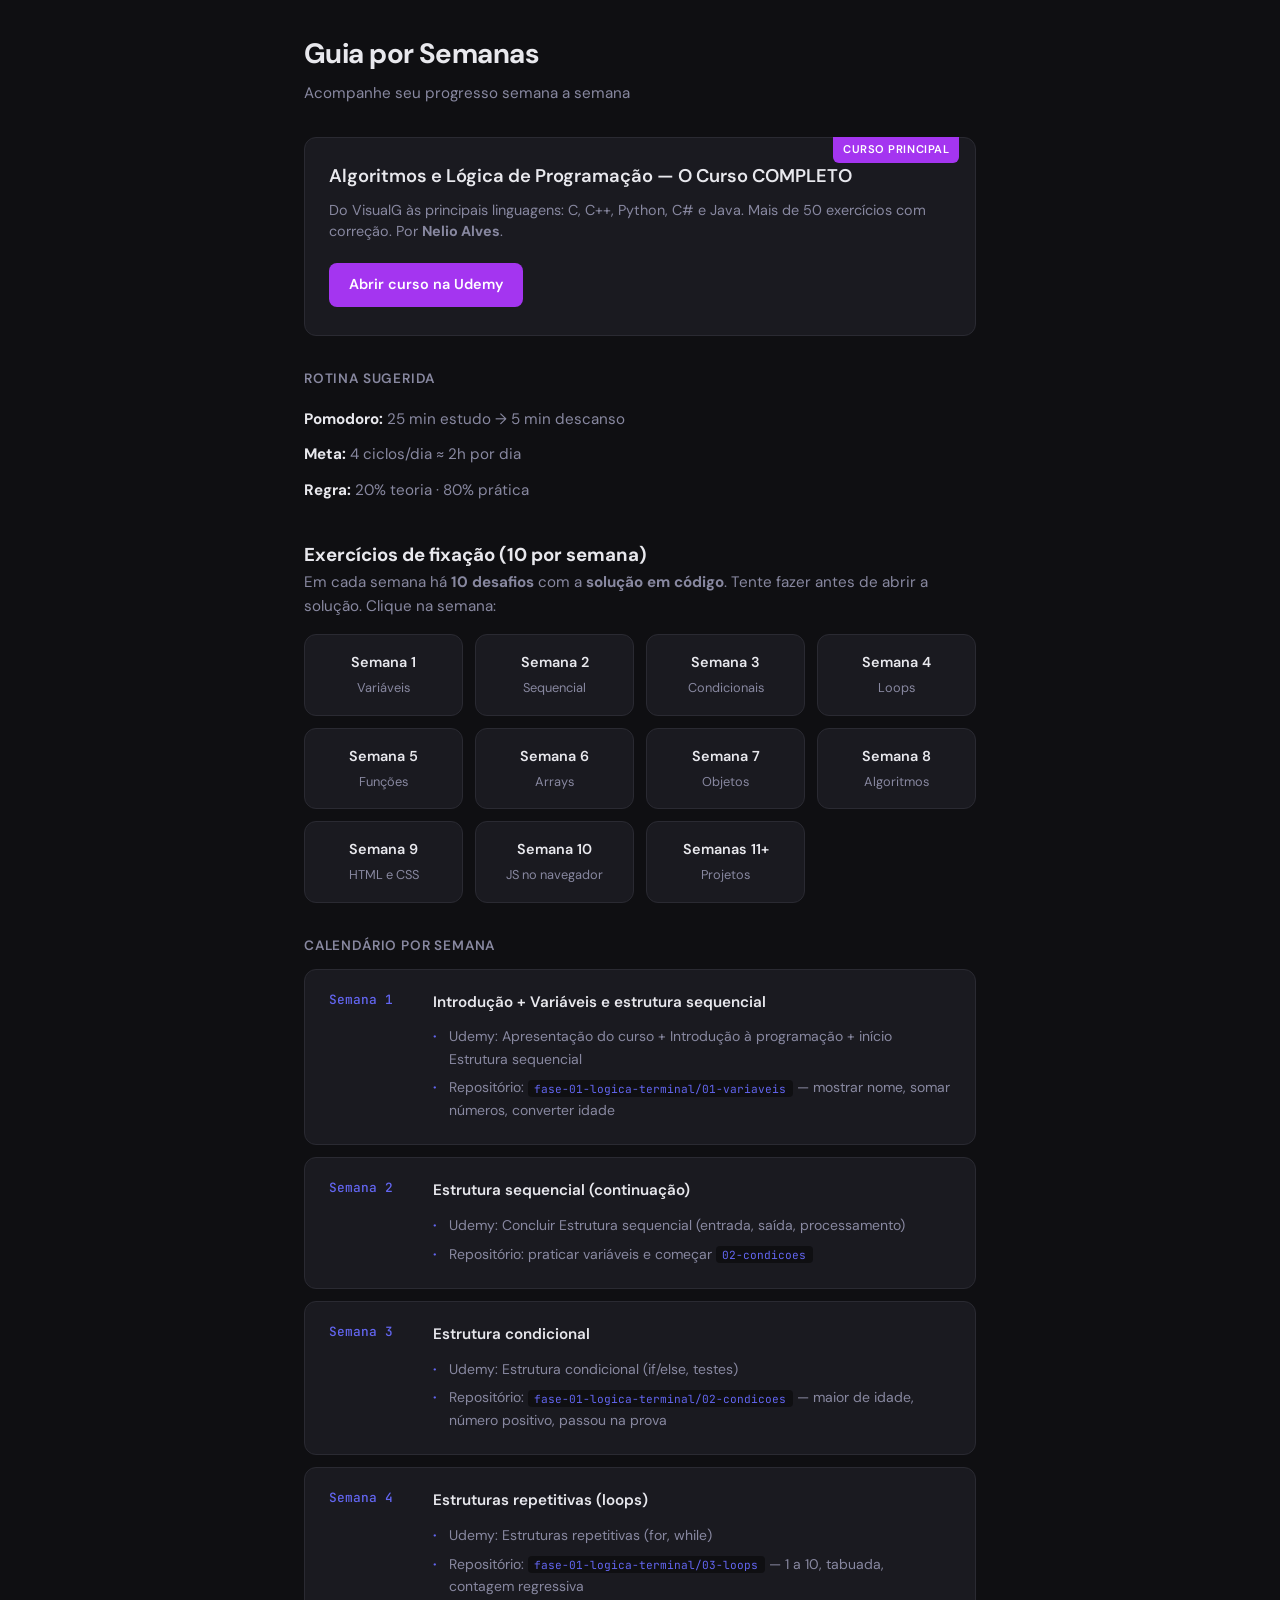
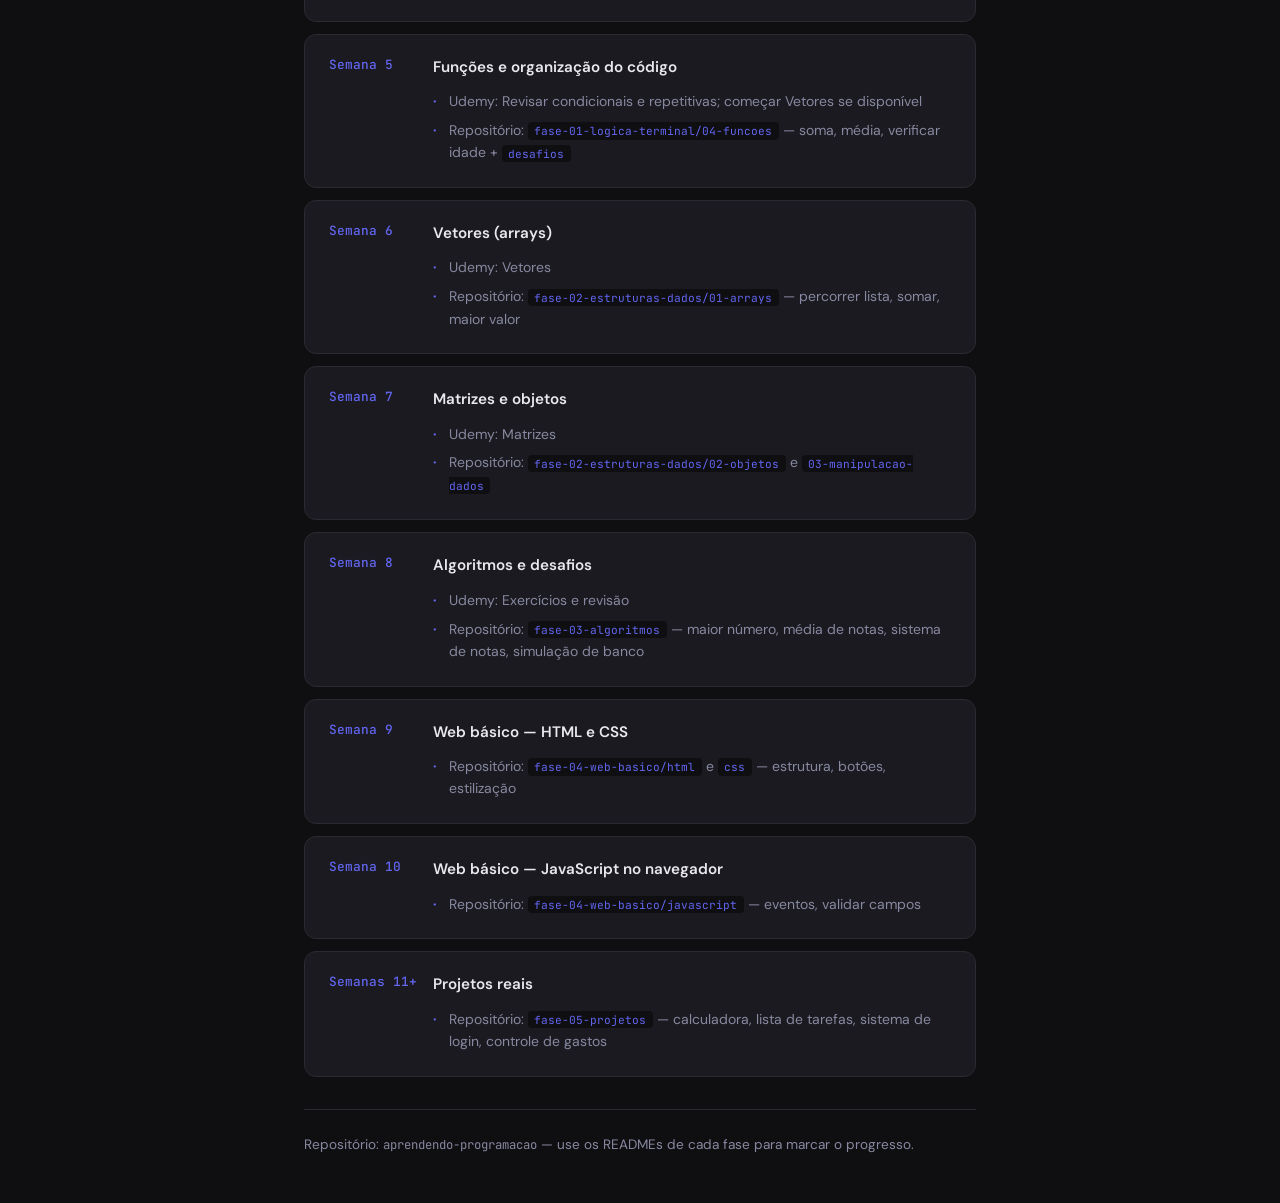
==== aprendendo-programacao/guia-semanas/index.html @ c0b3a10d "Plano de estudo: aprendendo-programacao, guia por semanas e exercicios de fixacao Made-with: Cursor" ====
<!DOCTYPE html>
<html lang="pt-BR">
<head>
  <meta charset="UTF-8">
  <meta name="viewport" content="width=device-width, initial-scale=1.0">
  <title>Guia por Semanas — Aprendendo Programação</title>
  <link rel="stylesheet" href="style.css">
  <link rel="preconnect" href="https://fonts.googleapis.com">
  <link rel="preconnect" href="https://fonts.gstatic.com" crossorigin>
  <link href="https://fonts.googleapis.com/css2?family=DM+Sans:ital,opsz,wght@0,9..40,400;0,9..40,600;0,9..40,700;1,9..40,400&family=JetBrains+Mono:wght@400;500&display=swap" rel="stylesheet">
</head>
<body>
  <div class="container">
    <header class="header">
      <h1>Guia por Semanas</h1>
      <p class="subtitle">Acompanhe seu progresso semana a semana</p>
    </header>

    <section class="curso-destaque">
      <div class="curso-badge">Curso principal</div>
      <h2>Algoritmos e Lógica de Programação — O Curso COMPLETO</h2>
      <p class="curso-desc">Do VisualG às principais linguagens: C, C++, Python, C# e Java. Mais de 50 exercícios com correção. Por <strong>Nelio Alves</strong>.</p>
      <a href="https://www.udemy.com/course/curso-algoritmos-logica-de-programacao/learn/lecture/16810594?start=0#overview" target="_blank" rel="noopener noreferrer" class="btn-curso">
        Abrir curso na Udemy
      </a>
    </section>

    <section class="rotina">
      <h3>Rotina sugerida</h3>
      <ul>
        <li><strong>Pomodoro:</strong> 25 min estudo → 5 min descanso</li>
        <li><strong>Meta:</strong> 4 ciclos/dia ≈ 2h por dia</li>
        <li><strong>Regra:</strong> 20% teoria · 80% prática</li>
      </ul>
    </section>

    <section class="exercicios-fixacao">
      <h3>Exercícios de fixação (10 por semana)</h3>
      <p>Em cada semana há <strong>10 desafios</strong> com a <strong>solução em código</strong>. Tente fazer antes de abrir a solução. Clique na semana:</p>
      <div class="grid-exercicios">
        <a href="exercicios-fixacao/semana-01.md" class="card-exercicio">Semana 1<br><span>Variáveis</span></a>
        <a href="exercicios-fixacao/semana-02.md" class="card-exercicio">Semana 2<br><span>Sequencial</span></a>
        <a href="exercicios-fixacao/semana-03.md" class="card-exercicio">Semana 3<br><span>Condicionais</span></a>
        <a href="exercicios-fixacao/semana-04.md" class="card-exercicio">Semana 4<br><span>Loops</span></a>
        <a href="exercicios-fixacao/semana-05.md" class="card-exercicio">Semana 5<br><span>Funções</span></a>
        <a href="exercicios-fixacao/semana-06.md" class="card-exercicio">Semana 6<br><span>Arrays</span></a>
        <a href="exercicios-fixacao/semana-07.md" class="card-exercicio">Semana 7<br><span>Objetos</span></a>
        <a href="exercicios-fixacao/semana-08.md" class="card-exercicio">Semana 8<br><span>Algoritmos</span></a>
        <a href="exercicios-fixacao/semana-09.md" class="card-exercicio">Semana 9<br><span>HTML e CSS</span></a>
        <a href="exercicios-fixacao/semana-10.md" class="card-exercicio">Semana 10<br><span>JS no navegador</span></a>
        <a href="exercicios-fixacao/semana-11.md" class="card-exercicio">Semanas 11+<br><span>Projetos</span></a>
      </div>
    </section>

    <section class="semanas">
      <h3>Calendário por semana</h3>

      <article class="semana">
        <div class="semana-num">Semana 1</div>
        <div class="semana-conteudo">
          <h4>Introdução + Variáveis e estrutura sequencial</h4>
          <ul>
            <li>Udemy: Apresentação do curso + Introdução à programação + início Estrutura sequencial</li>
            <li>Repositório: <code>fase-01-logica-terminal/01-variaveis</code> — mostrar nome, somar números, converter idade</li>
          </ul>
        </div>
      </article>

      <article class="semana">
        <div class="semana-num">Semana 2</div>
        <div class="semana-conteudo">
          <h4>Estrutura sequencial (continuação)</h4>
          <ul>
            <li>Udemy: Concluir Estrutura sequencial (entrada, saída, processamento)</li>
            <li>Repositório: praticar variáveis e começar <code>02-condicoes</code></li>
          </ul>
        </div>
      </article>

      <article class="semana">
        <div class="semana-num">Semana 3</div>
        <div class="semana-conteudo">
          <h4>Estrutura condicional</h4>
          <ul>
            <li>Udemy: Estrutura condicional (if/else, testes)</li>
            <li>Repositório: <code>fase-01-logica-terminal/02-condicoes</code> — maior de idade, número positivo, passou na prova</li>
          </ul>
        </div>
      </article>

      <article class="semana">
        <div class="semana-num">Semana 4</div>
        <div class="semana-conteudo">
          <h4>Estruturas repetitivas (loops)</h4>
          <ul>
            <li>Udemy: Estruturas repetitivas (for, while)</li>
            <li>Repositório: <code>fase-01-logica-terminal/03-loops</code> — 1 a 10, tabuada, contagem regressiva</li>
          </ul>
        </div>
      </article>

      <article class="semana">
        <div class="semana-num">Semana 5</div>
        <div class="semana-conteudo">
          <h4>Funções e organização do código</h4>
          <ul>
            <li>Udemy: Revisar condicionais e repetitivas; começar Vetores se disponível</li>
            <li>Repositório: <code>fase-01-logica-terminal/04-funcoes</code> — soma, média, verificar idade + <code>desafios</code></li>
          </ul>
        </div>
      </article>

      <article class="semana">
        <div class="semana-num">Semana 6</div>
        <div class="semana-conteudo">
          <h4>Vetores (arrays)</h4>
          <ul>
            <li>Udemy: Vetores</li>
            <li>Repositório: <code>fase-02-estruturas-dados/01-arrays</code> — percorrer lista, somar, maior valor</li>
          </ul>
        </div>
      </article>

      <article class="semana">
        <div class="semana-num">Semana 7</div>
        <div class="semana-conteudo">
          <h4>Matrizes e objetos</h4>
          <ul>
            <li>Udemy: Matrizes</li>
            <li>Repositório: <code>fase-02-estruturas-dados/02-objetos</code> e <code>03-manipulacao-dados</code></li>
          </ul>
        </div>
      </article>

      <article class="semana">
        <div class="semana-num">Semana 8</div>
        <div class="semana-conteudo">
          <h4>Algoritmos e desafios</h4>
          <ul>
            <li>Udemy: Exercícios e revisão</li>
            <li>Repositório: <code>fase-03-algoritmos</code> — maior número, média de notas, sistema de notas, simulação de banco</li>
          </ul>
        </div>
      </article>

      <article class="semana">
        <div class="semana-num">Semana 9</div>
        <div class="semana-conteudo">
          <h4>Web básico — HTML e CSS</h4>
          <ul>
            <li>Repositório: <code>fase-04-web-basico/html</code> e <code>css</code> — estrutura, botões, estilização</li>
          </ul>
        </div>
      </article>

      <article class="semana">
        <div class="semana-num">Semana 10</div>
        <div class="semana-conteudo">
          <h4>Web básico — JavaScript no navegador</h4>
          <ul>
            <li>Repositório: <code>fase-04-web-basico/javascript</code> — eventos, validar campos</li>
          </ul>
        </div>
      </article>

      <article class="semana">
        <div class="semana-num">Semanas 11+</div>
        <div class="semana-conteudo">
          <h4>Projetos reais</h4>
          <ul>
            <li>Repositório: <code>fase-05-projetos</code> — calculadora, lista de tarefas, sistema de login, controle de gastos</li>
          </ul>
        </div>
      </article>
    </section>

    <footer class="footer">
      <p>Repositório: <code>aprendendo-programacao</code> — use os READMEs de cada fase para marcar o progresso.</p>
    </footer>
  </div>
</body>
</html>
---- aprendendo-programacao/guia-semanas/style.css ----
* {
  box-sizing: border-box;
  margin: 0;
  padding: 0;
}

:root {
  --bg: #0f0f12;
  --card: #1a1a20;
  --border: #2a2a32;
  --text: #e8e8ed;
  --text-muted: #8888a0;
  --accent: #6366f1;
  --accent-hover: #818cf8;
  --udemy: #a435f0;
  --udemy-hover: #b85ef0;
  --success: #22c55e;
  --radius: 12px;
  --font: 'DM Sans', system-ui, sans-serif;
  --font-mono: 'JetBrains Mono', monospace;
}

body {
  font-family: var(--font);
  background: var(--bg);
  color: var(--text);
  line-height: 1.6;
  min-height: 100vh;
}

.container {
  max-width: 720px;
  margin: 0 auto;
  padding: 2rem 1.5rem 3rem;
}

/* Header */
.header {
  margin-bottom: 2rem;
}

.header h1 {
  font-size: 1.75rem;
  font-weight: 700;
  letter-spacing: -0.02em;
  margin-bottom: 0.25rem;
}

.subtitle {
  color: var(--text-muted);
  font-size: 0.95rem;
}

/* Curso em destaque */
.curso-destaque {
  background: var(--card);
  border: 1px solid var(--border);
  border-radius: var(--radius);
  padding: 1.5rem 1.5rem 1.75rem;
  margin-bottom: 2rem;
  position: relative;
}

.curso-badge {
  position: absolute;
  top: -1px;
  right: 1rem;
  background: var(--udemy);
  color: #fff;
  font-size: 0.7rem;
  font-weight: 600;
  text-transform: uppercase;
  letter-spacing: 0.05em;
  padding: 0.25rem 0.6rem;
  border-radius: 0 0 6px 6px;
}

.curso-destaque h2 {
  font-size: 1.15rem;
  font-weight: 600;
  margin-bottom: 0.5rem;
  padding-right: 6rem;
}

.curso-desc {
  color: var(--text-muted);
  font-size: 0.9rem;
  margin-bottom: 1.25rem;
  line-height: 1.5;
}

.btn-curso {
  display: inline-block;
  background: var(--udemy);
  color: #fff;
  text-decoration: none;
  font-weight: 600;
  font-size: 0.9rem;
  padding: 0.65rem 1.25rem;
  border-radius: 8px;
  transition: background 0.2s;
}

.btn-curso:hover {
  background: var(--udemy-hover);
}

/* Rotina */
.rotina {
  margin-bottom: 2rem;
}

.rotina h3,
.semanas h3 {
  font-size: 0.85rem;
  font-weight: 600;
  text-transform: uppercase;
  letter-spacing: 0.06em;
  color: var(--text-muted);
  margin-bottom: 0.75rem;
}

.rotina ul {
  list-style: none;
}

.rotina li {
  padding: 0.35rem 0;
  font-size: 0.95rem;
  color: var(--text-muted);
}

.rotina strong {
  color: var(--text);
}

/* Exercícios de fixação */
.exercicios-fixacao {
  margin-bottom: 2rem;
}

.exercicios-fixacao p {
  color: var(--text-muted);
  font-size: 0.95rem;
  margin-bottom: 1rem;
}

.grid-exercicios {
  display: grid;
  grid-template-columns: repeat(auto-fill, minmax(140px, 1fr));
  gap: 0.75rem;
}

.card-exercicio {
  display: block;
  background: var(--card);
  border: 1px solid var(--border);
  border-radius: var(--radius);
  padding: 1rem;
  text-align: center;
  text-decoration: none;
  color: var(--text);
  font-weight: 600;
  font-size: 0.9rem;
  transition: border-color 0.2s, background 0.2s;
}

.card-exercicio:hover {
  border-color: var(--accent);
  background: rgba(99, 102, 241, 0.08);
}

.card-exercicio span {
  display: block;
  font-weight: 400;
  font-size: 0.8rem;
  color: var(--text-muted);
  margin-top: 0.25rem;
}

/* Semanas */
.semanas {
  margin-bottom: 2rem;
}

.semana {
  display: flex;
  gap: 1rem;
  background: var(--card);
  border: 1px solid var(--border);
  border-radius: var(--radius);
  padding: 1.25rem 1.5rem;
  margin-bottom: 0.75rem;
}

.semana-num {
  flex-shrink: 0;
  font-family: var(--font-mono);
  font-size: 0.8rem;
  font-weight: 500;
  color: var(--accent);
  width: 5.5rem;
}

.semana-conteudo h4 {
  font-size: 0.95rem;
  font-weight: 600;
  margin-bottom: 0.5rem;
}

.semana-conteudo ul {
  list-style: none;
  font-size: 0.875rem;
  color: var(--text-muted);
}

.semana-conteudo li {
  padding: 0.2rem 0;
  padding-left: 1rem;
  position: relative;
}

.semana-conteudo li::before {
  content: "·";
  position: absolute;
  left: 0;
  color: var(--accent);
  font-weight: bold;
}

.semana-conteudo code {
  font-family: var(--font-mono);
  font-size: 0.8em;
  background: var(--bg);
  padding: 0.1rem 0.4rem;
  border-radius: 4px;
  color: var(--accent);
}

/* Footer */
.footer {
  padding-top: 1.5rem;
  border-top: 1px solid var(--border);
  font-size: 0.85rem;
  color: var(--text-muted);
}

.footer code {
  font-family: var(--font-mono);
  font-size: 0.9em;
  color: var(--text-muted);
}

@media (max-width: 520px) {
  .semana {
    flex-direction: column;
    gap: 0.5rem;
  }

  .curso-destaque h2 {
    padding-right: 0;
  }

  .curso-badge {
    position: static;
    display: inline-block;
    margin-bottom: 0.5rem;
    border-radius: 6px;
  }
}
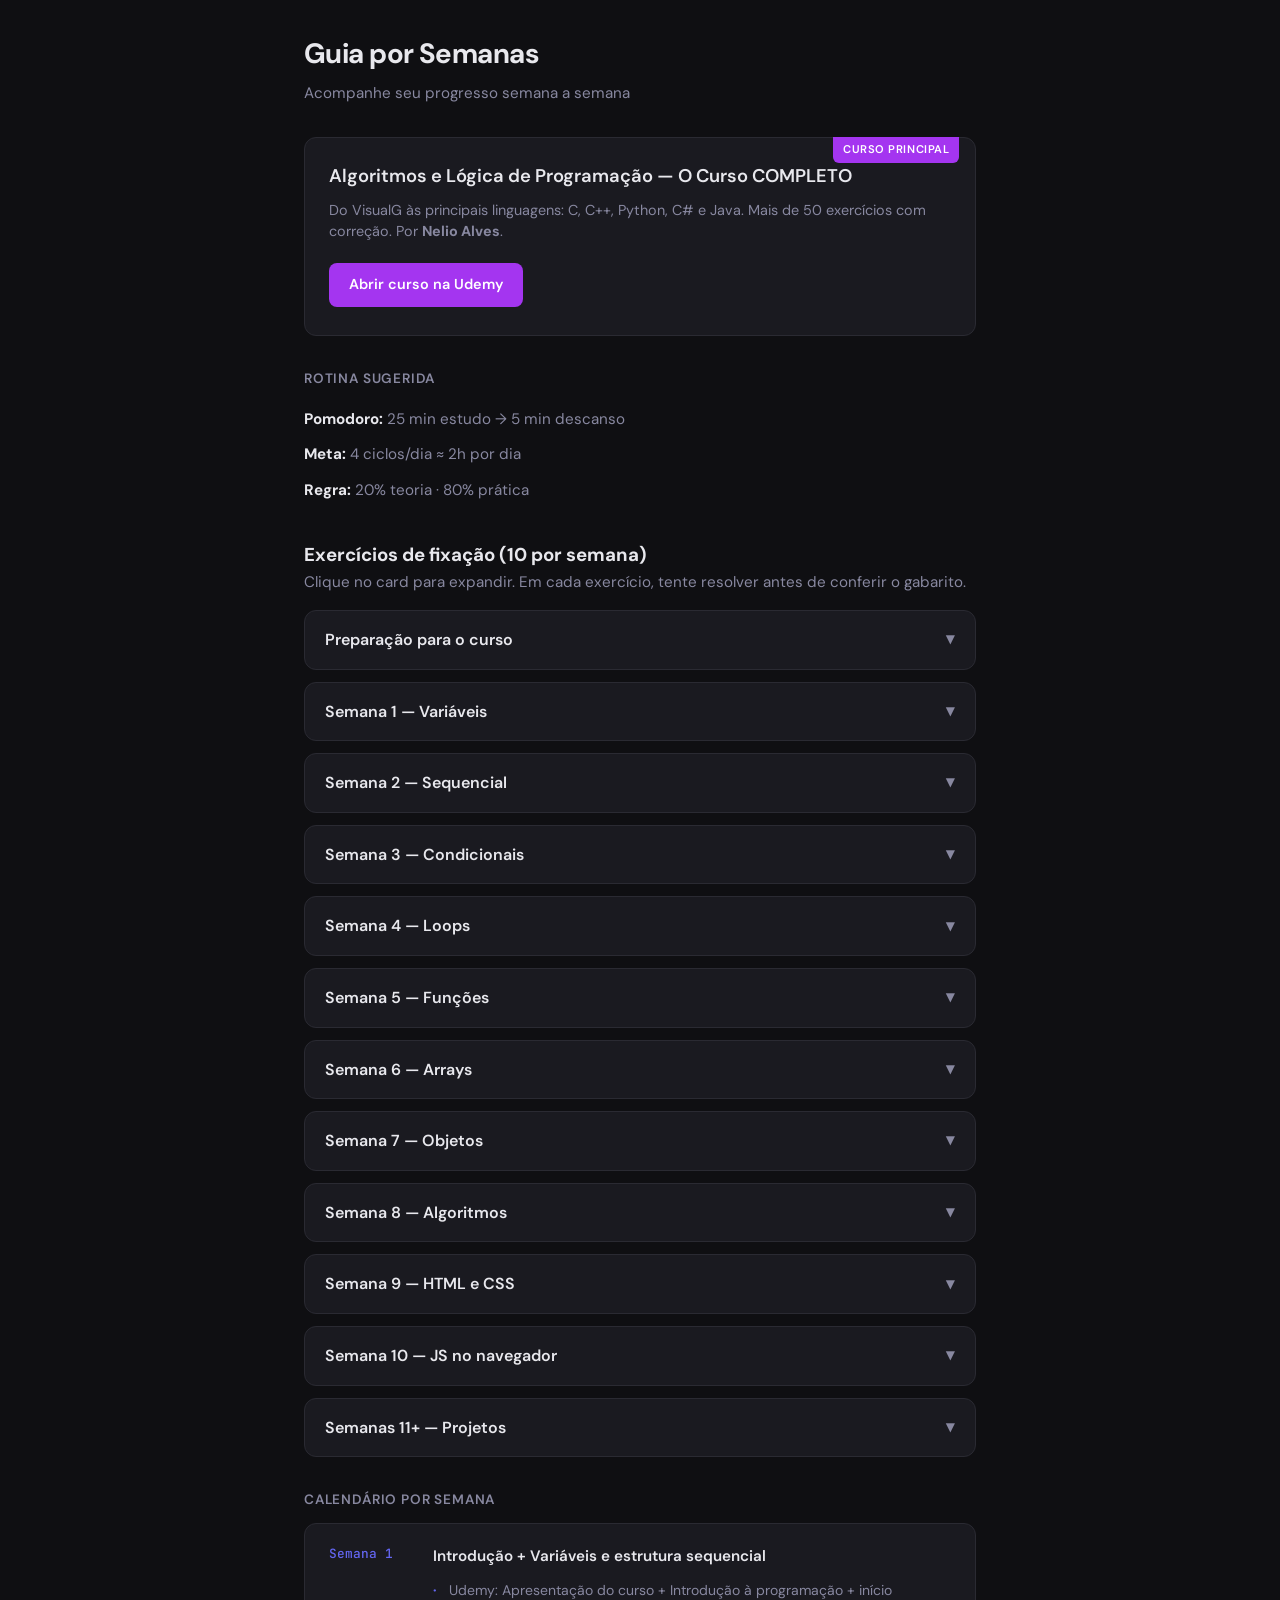
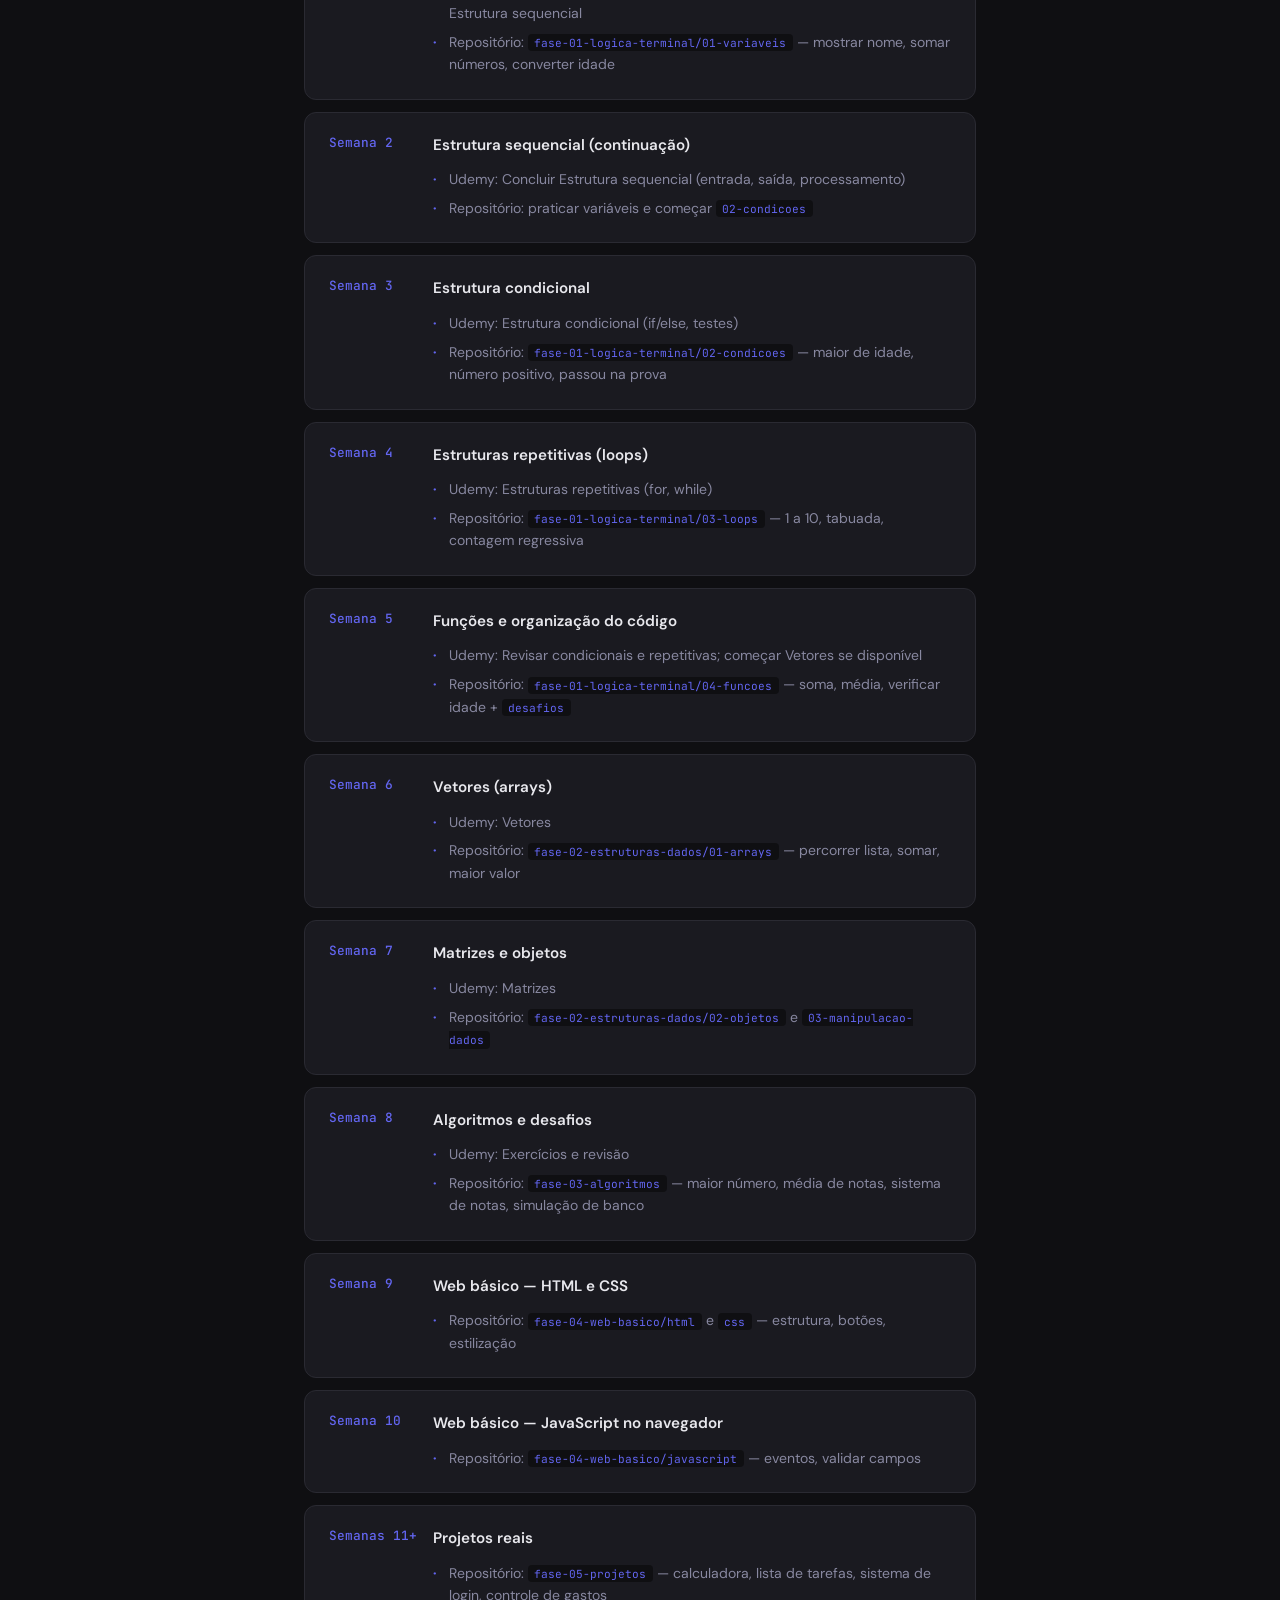
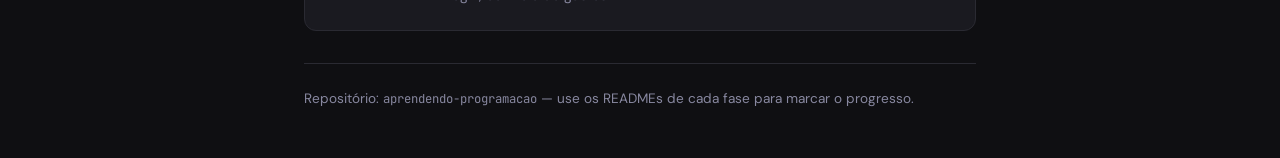
==== commit a7b9b3aa: ".." ====
--- a/aprendendo-programacao/guia-semanas/index.html
+++ b/aprendendo-programacao/guia-semanas/index.html
@@ -36,21 +36,254 @@
 
     <section class="exercicios-fixacao">
       <h3>Exercícios de fixação (10 por semana)</h3>
-      <p>Em cada semana há <strong>10 desafios</strong> com a <strong>solução em código</strong>. Tente fazer antes de abrir a solução. Clique na semana:</p>
-      <div class="grid-exercicios">
-        <a href="exercicios-fixacao/semana-01.md" class="card-exercicio">Semana 1<br><span>Variáveis</span></a>
-        <a href="exercicios-fixacao/semana-02.md" class="card-exercicio">Semana 2<br><span>Sequencial</span></a>
-        <a href="exercicios-fixacao/semana-03.md" class="card-exercicio">Semana 3<br><span>Condicionais</span></a>
-        <a href="exercicios-fixacao/semana-04.md" class="card-exercicio">Semana 4<br><span>Loops</span></a>
-        <a href="exercicios-fixacao/semana-05.md" class="card-exercicio">Semana 5<br><span>Funções</span></a>
-        <a href="exercicios-fixacao/semana-06.md" class="card-exercicio">Semana 6<br><span>Arrays</span></a>
-        <a href="exercicios-fixacao/semana-07.md" class="card-exercicio">Semana 7<br><span>Objetos</span></a>
-        <a href="exercicios-fixacao/semana-08.md" class="card-exercicio">Semana 8<br><span>Algoritmos</span></a>
-        <a href="exercicios-fixacao/semana-09.md" class="card-exercicio">Semana 9<br><span>HTML e CSS</span></a>
-        <a href="exercicios-fixacao/semana-10.md" class="card-exercicio">Semana 10<br><span>JS no navegador</span></a>
-        <a href="exercicios-fixacao/semana-11.md" class="card-exercicio">Semanas 11+<br><span>Projetos</span></a>
+      <p>Clique no card para expandir. Em cada exercício, tente resolver antes de conferir o gabarito.</p>
+      <div class="cards-exercicios">
+        <!-- Card de preparação (antes da Semana 1) -->
+        <div class="card-exercicio expansivel card-preparacao" data-semana="0">
+          <div class="card-header" onclick="toggleCard(this)">
+            <span class="card-titulo">Preparação para o curso</span>
+            <span class="card-seta">▼</span>
+          </div>
+          <div class="card-conteudo">
+            <p class="card-dica">Antes de começar a programar, instale e configure as ferramentas: <strong>Git</strong>, <strong>GitHub</strong> e <strong>Visual Studio Code</strong>. Assista aos tutoriais abaixo.</p>
+            <div class="video-wrapper">
+              <p class="video-label">Tutorial: Git e GitHub — instalação e configuração</p>
+              <iframe src="https://www.youtube.com/embed/2uj7fD92g-gE" title="Git e GitHub" allowfullscreen></iframe>
+            </div>
+            <div class="video-wrapper">
+              <p class="video-label">Tutorial: Instalar e usar Visual Studio Code</p>
+              <iframe src="https://www.youtube.com/embed/EclGjH5_AR4" title="Visual Studio Code" allowfullscreen></iframe>
+            </div>
+            <ul class="links-preparacao">
+              <li><a href="https://git-scm.com/downloads" target="_blank" rel="noopener">Baixar Git</a></li>
+              <li><a href="https://github.com" target="_blank" rel="noopener">Criar conta no GitHub</a></li>
+              <li><a href="https://code.visualstudio.com" target="_blank" rel="noopener">Baixar Visual Studio Code</a></li>
+            </ul>
+          </div>
+        </div>
+
+        <div class="card-exercicio expansivel" data-semana="1">
+          <div class="card-header" onclick="toggleCard(this)">
+            <span class="card-titulo">Semana 1 — Variáveis</span>
+            <span class="card-seta">▼</span>
+          </div>
+          <div class="card-conteudo">
+            <div class="tela-exercicios">
+              <div class="mini-card-exercicio">
+                <h4 class="mini-card-titulo">Exercício 1</h4>
+                <p class="mini-card-desafio">Crie duas variáveis: <code>nome</code> e <code>idade</code>. Exiba no console a mensagem: "Olá, [nome], você tem [idade] anos."</p>
+                <button type="button" class="btn-gabarito" onclick="toggleGabarito(this)">Conferir gabarito</button>
+                <div class="gabarito"><pre><code>let nome = "João"
+let idade = 20
+console.log("Olá, " + nome + ", você tem " + idade + " anos.")</code></pre></div>
+              </div>
+              <div class="mini-card-exercicio">
+                <h4 class="mini-card-titulo">Exercício 2</h4>
+                <p class="mini-card-desafio">Declare variáveis <code>a = 10</code> e <code>b = 3</code>. Exiba a soma, a subtração e a multiplicação entre elas.</p>
+                <button type="button" class="btn-gabarito" onclick="toggleGabarito(this)">Conferir gabarito</button>
+                <div class="gabarito"><pre><code>let a = 10
+let b = 3
+console.log("Soma:", a + b)
+console.log("Subtração:", a - b)
+console.log("Multiplicação:", a * b)</code></pre></div>
+              </div>
+              <div class="mini-card-exercicio">
+                <h4 class="mini-card-titulo">Exercício 3</h4>
+                <p class="mini-card-desafio">Calcule a área de um retângulo (base = 5, altura = 8) e exiba o resultado.</p>
+                <button type="button" class="btn-gabarito" onclick="toggleGabarito(this)">Conferir gabarito</button>
+                <div class="gabarito"><pre><code>let base = 5
+let altura = 8
+let area = base * altura
+console.log("Área do retângulo:", area)</code></pre></div>
+              </div>
+              <div class="mini-card-exercicio">
+                <h4 class="mini-card-titulo">Exercício 4</h4>
+                <p class="mini-card-desafio">Converta 30°C para Fahrenheit. Fórmula: F = C × 9/5 + 32.</p>
+                <button type="button" class="btn-gabarito" onclick="toggleGabarito(this)">Conferir gabarito</button>
+                <div class="gabarito"><pre><code>let celsius = 30
+let fahrenheit = celsius * 9/5 + 32
+console.log(celsius + "°C = " + fahrenheit + "°F")</code></pre></div>
+              </div>
+              <div class="mini-card-exercicio">
+                <h4 class="mini-card-titulo">Exercício 5</h4>
+                <p class="mini-card-desafio">Crie variáveis para preço (29.90) e quantidade (3). Calcule e exiba o total.</p>
+                <button type="button" class="btn-gabarito" onclick="toggleGabarito(this)">Conferir gabarito</button>
+                <div class="gabarito"><pre><code>let preco = 29.90
+let quantidade = 3
+let total = preco * quantidade
+console.log("Total: R$ " + total.toFixed(2))</code></pre></div>
+              </div>
+              <div class="mini-card-exercicio">
+                <h4 class="mini-card-titulo">Exercício 6</h4>
+                <p class="mini-card-desafio">Declare <code>x = 7</code> e <code>y = 2</code>. Exiba o resultado da divisão e o resto (módulo).</p>
+                <button type="button" class="btn-gabarito" onclick="toggleGabarito(this)">Conferir gabarito</button>
+                <div class="gabarito"><pre><code>let x = 7, y = 2
+console.log("Divisão:", x / y)
+console.log("Resto (módulo):", x % y)</code></pre></div>
+              </div>
+              <div class="mini-card-exercicio">
+                <h4 class="mini-card-titulo">Exercício 7</h4>
+                <p class="mini-card-desafio">Armazene primeiro nome e sobrenome em variáveis. Exiba o nome completo em uma única string.</p>
+                <button type="button" class="btn-gabarito" onclick="toggleGabarito(this)">Conferir gabarito</button>
+                <div class="gabarito"><pre><code>let primeiroNome = "Maria"
+let sobrenome = "Silva"
+let nomeCompleto = primeiroNome + " " + sobrenome
+console.log(nomeCompleto)</code></pre></div>
+              </div>
+              <div class="mini-card-exercicio">
+                <h4 class="mini-card-titulo">Exercício 8</h4>
+                <p class="mini-card-desafio">Dado R$ 100 e cotação 5,50, exiba quantos dólares dá.</p>
+                <button type="button" class="btn-gabarito" onclick="toggleGabarito(this)">Conferir gabarito</button>
+                <div class="gabarito"><pre><code>let reais = 100
+let cotacao = 5.50
+let dolares = reais / cotacao
+console.log("R$ " + reais + " = US$ " + dolares.toFixed(2))</code></pre></div>
+              </div>
+              <div class="mini-card-exercicio">
+                <h4 class="mini-card-titulo">Exercício 9</h4>
+                <p class="mini-card-desafio">Calcule a média das notas 8, 7 e 9. Exiba o resultado.</p>
+                <button type="button" class="btn-gabarito" onclick="toggleGabarito(this)">Conferir gabarito</button>
+                <div class="gabarito"><pre><code>let nota1 = 8, nota2 = 7, nota3 = 9
+let media = (nota1 + nota2 + nota3) / 3
+console.log("Média:", media.toFixed(1))</code></pre></div>
+              </div>
+              <div class="mini-card-exercicio">
+                <h4 class="mini-card-titulo">Exercício 10</h4>
+                <p class="mini-card-desafio">Troque os valores de <code>p = 1</code> e <code>q = 2</code> (sem digitar números de novo). Depois exiba p e q.</p>
+                <button type="button" class="btn-gabarito" onclick="toggleGabarito(this)">Conferir gabarito</button>
+                <div class="gabarito"><pre><code>let p = 1, q = 2
+let temp = p
+p = q
+q = temp
+console.log("p =", p, "q =", q)</code></pre></div>
+              </div>
+            </div>
+          </div>
+        </div>
+
+        <div class="card-exercicio expansivel" data-semana="2">
+          <div class="card-header" onclick="toggleCard(this)">
+            <span class="card-titulo">Semana 2 — Sequencial</span>
+            <span class="card-seta">▼</span>
+          </div>
+          <div class="card-conteudo">
+            <p class="card-dica">10 exercícios: perímetro, área do círculo, conversão segundos→horas, salário líquido, aumento %, maior entre 2 números, litros combustível, metros→cm, IMC, dobro/triplo.</p>
+            <a href="exercicios-fixacao/semana-02.md" class="link-ver-todos">Ver todos os exercícios da Semana 2 →</a>
+          </div>
+        </div>
+
+        <div class="card-exercicio expansivel" data-semana="3">
+          <div class="card-header" onclick="toggleCard(this)">
+            <span class="card-titulo">Semana 3 — Condicionais</span>
+            <span class="card-seta">▼</span>
+          </div>
+          <div class="card-conteudo">
+            <p class="card-dica">10 exercícios: maior de idade, positivo/negativo/zero, aprovado/reprovado, par/ímpar, maior de 2, média (aprov/recup/reprov), ano bissexto, múltiplo de 5, login, preço caro/barato.</p>
+            <a href="exercicios-fixacao/semana-03.md" class="link-ver-todos">Ver todos os exercícios da Semana 3 →</a>
+          </div>
+        </div>
+
+        <div class="card-exercicio expansivel" data-semana="4">
+          <div class="card-header" onclick="toggleCard(this)">
+            <span class="card-titulo">Semana 4 — Loops</span>
+            <span class="card-seta">▼</span>
+          </div>
+          <div class="card-conteudo">
+            <p class="card-dica">10 exercícios: 1 a 10, tabuada do 7, contagem regressiva, soma 1 a 100, pares 0-20, múltiplos de 3, fatorial de 5, "Olá" 5x, 20 até 10, soma dos ímpares 1-50.</p>
+            <a href="exercicios-fixacao/semana-04.md" class="link-ver-todos">Ver todos os exercícios da Semana 4 →</a>
+          </div>
+        </div>
+
+        <div class="card-exercicio expansivel" data-semana="5">
+          <div class="card-header" onclick="toggleCard(this)">
+            <span class="card-titulo">Semana 5 — Funções</span>
+            <span class="card-seta">▼</span>
+          </div>
+          <div class="card-conteudo">
+            <p class="card-dica">10 exercícios: soma(a,b), media(n1,n2,n3), maiorDeIdade(), parOuImpar(), dobro(), areaRetangulo(), max(a,b), positivoOuNegativo(), fatorial(), aprovado().</p>
+            <a href="exercicios-fixacao/semana-05.md" class="link-ver-todos">Ver todos os exercícios da Semana 5 →</a>
+          </div>
+        </div>
+
+        <div class="card-exercicio expansivel" data-semana="6">
+          <div class="card-header" onclick="toggleCard(this)">
+            <span class="card-titulo">Semana 6 — Arrays</span>
+            <span class="card-seta">▼</span>
+          </div>
+          <div class="card-conteudo">
+            <p class="card-dica">10 exercícios: frutas[0] e último, soma do array, maior número, índice+elemento, média, length, só pares, menor, push 3 nomes, inverter array.</p>
+            <a href="exercicios-fixacao/semana-06.md" class="link-ver-todos">Ver todos os exercícios da Semana 6 →</a>
+          </div>
+        </div>
+
+        <div class="card-exercicio expansivel" data-semana="7">
+          <div class="card-header" onclick="toggleCard(this)">
+            <span class="card-titulo">Semana 7 — Objetos</span>
+            <span class="card-seta">▼</span>
+          </div>
+          <div class="card-conteudo">
+            <p class="card-dica">10 exercícios: objeto pessoa, alterar preço, array de alunos, soma de valores, função mostrarPessoa, mais velho, depositar em conta, produto mais caro, objeto com método, média de idades.</p>
+            <a href="exercicios-fixacao/semana-07.md" class="link-ver-todos">Ver todos os exercícios da Semana 7 →</a>
+          </div>
+        </div>
+
+        <div class="card-exercicio expansivel" data-semana="8">
+          <div class="card-header" onclick="toggleCard(this)">
+            <span class="card-titulo">Semana 8 — Algoritmos</span>
+            <span class="card-seta">▼</span>
+          </div>
+          <div class="card-conteudo">
+            <p class="card-dica">10 exercícios: maior e menor, média aprovado/reprovado, simular saque, contar pares, buscar "Maria", função somaArray, tabuadas 1 a N, maiores que 10, função maiorDoArray, aprovados (nota≥7).</p>
+            <a href="exercicios-fixacao/semana-08.md" class="link-ver-todos">Ver todos os exercícios da Semana 8 →</a>
+          </div>
+        </div>
+
+        <div class="card-exercicio expansivel" data-semana="9">
+          <div class="card-header" onclick="toggleCard(this)">
+            <span class="card-titulo">Semana 9 — HTML e CSS</span>
+            <span class="card-seta">▼</span>
+          </div>
+          <div class="card-conteudo">
+            <p class="card-dica">10 exercícios: h1+p, botão com id, ul/li, form com input, cores e fontes no CSS, container centralizado, h1 estilizado, classe .destaque, botão estilizado, link para Google.</p>
+            <a href="exercicios-fixacao/semana-09.md" class="link-ver-todos">Ver todos os exercícios da Semana 9 →</a>
+          </div>
+        </div>
+
+        <div class="card-exercicio expansivel" data-semana="10">
+          <div class="card-header" onclick="toggleCard(this)">
+            <span class="card-titulo">Semana 10 — JS no navegador</span>
+            <span class="card-seta">▼</span>
+          </div>
+          <div class="card-conteudo">
+            <p class="card-dica">10 exercícios: alert ao clicar, alterar texto, alert com input, somar 2 números, contador, validar vazio, hover muda cor, alternar Ligado/Desligado, select onchange, login admin/123.</p>
+            <a href="exercicios-fixacao/semana-10.md" class="link-ver-todos">Ver todos os exercícios da Semana 10 →</a>
+          </div>
+        </div>
+
+        <div class="card-exercicio expansivel" data-semana="11">
+          <div class="card-header" onclick="toggleCard(this)">
+            <span class="card-titulo">Semanas 11+ — Projetos</span>
+            <span class="card-seta">▼</span>
+          </div>
+          <div class="card-conteudo">
+            <p class="card-dica">10 desafios: calculadora, lista de tarefas, login com validação, controle de gastos, quadrados coloridos, lista sem duplicados, contador 0-10, select muda fundo, tarefas com checkbox, cadastro com validação.</p>
+            <a href="exercicios-fixacao/semana-11.md" class="link-ver-todos">Ver todos os exercícios da Semana 11+ →</a>
+          </div>
+        </div>
       </div>
     </section>
+
+    <script>
+      function toggleCard(header) {
+        const card = header.parentElement
+        card.classList.toggle('aberto')
+      }
+      function toggleGabarito(btn) {
+        const gabarito = btn.nextElementSibling
+        const estaAberto = gabarito.classList.toggle('aberto')
+        btn.textContent = estaAberto ? 'Ocultar gabarito' : 'Conferir gabarito'
+      }
+    </script>
 
     <section class="semanas">
       <h3>Calendário por semana</h3>
--- a/aprendendo-programacao/guia-semanas/style.css
+++ b/aprendendo-programacao/guia-semanas/style.css
@@ -145,37 +145,184 @@
   margin-bottom: 1rem;
 }
 
-.grid-exercicios {
-  display: grid;
-  grid-template-columns: repeat(auto-fill, minmax(140px, 1fr));
+.cards-exercicios {
+  display: flex;
+  flex-direction: column;
   gap: 0.75rem;
 }
 
-.card-exercicio {
-  display: block;
+.card-exercicio.expansivel {
   background: var(--card);
   border: 1px solid var(--border);
   border-radius: var(--radius);
+  overflow: hidden;
+}
+
+.card-exercicio .card-header {
+  display: flex;
+  justify-content: space-between;
+  align-items: center;
+  padding: 1rem 1.25rem;
+  cursor: pointer;
+  font-weight: 600;
+  color: var(--text);
+  transition: background 0.2s;
+}
+
+.card-exercicio .card-header:hover {
+  background: rgba(99, 102, 241, 0.08);
+}
+
+.card-exercicio .card-seta {
+  font-size: 0.75rem;
+  color: var(--text-muted);
+  transition: transform 0.2s;
+}
+
+.card-exercicio.aberto .card-seta {
+  transform: rotate(180deg);
+}
+
+.card-exercicio .card-conteudo {
+  display: none;
+  padding: 0 1.25rem 1.25rem;
+  border-top: 1px solid var(--border);
+}
+
+.card-exercicio.aberto .card-conteudo {
+  display: block;
+  padding-top: 1rem;
+}
+
+/* Card de preparação (vídeos) */
+.card-preparacao .video-wrapper {
+  margin: 1rem 0;
+}
+
+.card-preparacao .video-label {
+  font-size: 0.9rem;
+  color: var(--text);
+  margin-bottom: 0.5rem;
+}
+
+.card-preparacao .video-wrapper iframe {
+  width: 100%;
+  aspect-ratio: 16/9;
+  border-radius: 8px;
+  border: 1px solid var(--border);
+}
+
+.card-preparacao .links-preparacao {
+  list-style: none;
+  margin-top: 1rem;
+}
+
+.card-preparacao .links-preparacao li {
+  margin: 0.5rem 0;
+}
+
+.card-preparacao .links-preparacao a {
+  color: var(--accent);
+  text-decoration: none;
+}
+
+.card-preparacao .links-preparacao a:hover {
+  text-decoration: underline;
+}
+
+/* Telas de exercícios (mini-cards) */
+.tela-exercicios {
+  display: flex;
+  flex-direction: column;
+  gap: 1rem;
+}
+
+.mini-card-exercicio {
+  background: var(--bg);
+  border: 1px solid var(--border);
+  border-radius: var(--radius);
+  padding: 1.25rem;
+}
+
+.mini-card-titulo {
+  font-size: 1rem;
+  color: var(--accent);
+  margin-bottom: 0.75rem;
+}
+
+.mini-card-desafio {
+  font-size: 0.95rem;
+  color: var(--text-muted);
+  line-height: 1.6;
+  margin-bottom: 1rem;
+}
+
+.mini-card-desafio code {
+  font-family: var(--font-mono);
+  font-size: 0.85em;
+  background: var(--card);
+  padding: 0.1rem 0.4rem;
+  border-radius: 4px;
+  color: var(--accent);
+}
+
+.btn-gabarito {
+  background: var(--accent);
+  color: #fff;
+  border: none;
+  padding: 0.5rem 1rem;
+  border-radius: 8px;
+  font-size: 0.9rem;
+  font-weight: 600;
+  cursor: pointer;
+  transition: background 0.2s;
+}
+
+.btn-gabarito:hover {
+  background: var(--accent-hover);
+}
+
+.mini-card-exercicio .gabarito {
+  display: none;
+  margin-top: 1rem;
+  padding-top: 1rem;
+  border-top: 1px solid var(--border);
+}
+
+.mini-card-exercicio .gabarito.aberto {
+  display: block;
+}
+
+.mini-card-exercicio .gabarito pre {
+  margin: 0;
   padding: 1rem;
-  text-align: center;
+  background: var(--card);
+  border-radius: 8px;
+  overflow-x: auto;
+  font-family: var(--font-mono);
+  font-size: 0.85rem;
+}
+
+.mini-card-exercicio .gabarito code {
+  color: var(--text);
+}
+
+.card-dica {
+  font-size: 0.9rem;
+  color: var(--text-muted);
+  line-height: 1.6;
+  margin-bottom: 0.75rem;
+}
+
+.link-ver-todos {
+  display: inline-block;
+  color: var(--accent);
+  font-size: 0.9rem;
   text-decoration: none;
-  color: var(--text);
-  font-weight: 600;
-  font-size: 0.9rem;
-  transition: border-color 0.2s, background 0.2s;
-}
-
-.card-exercicio:hover {
-  border-color: var(--accent);
-  background: rgba(99, 102, 241, 0.08);
-}
-
-.card-exercicio span {
-  display: block;
-  font-weight: 400;
-  font-size: 0.8rem;
-  color: var(--text-muted);
-  margin-top: 0.25rem;
+}
+
+.link-ver-todos:hover {
+  text-decoration: underline;
 }
 
 /* Semanas */
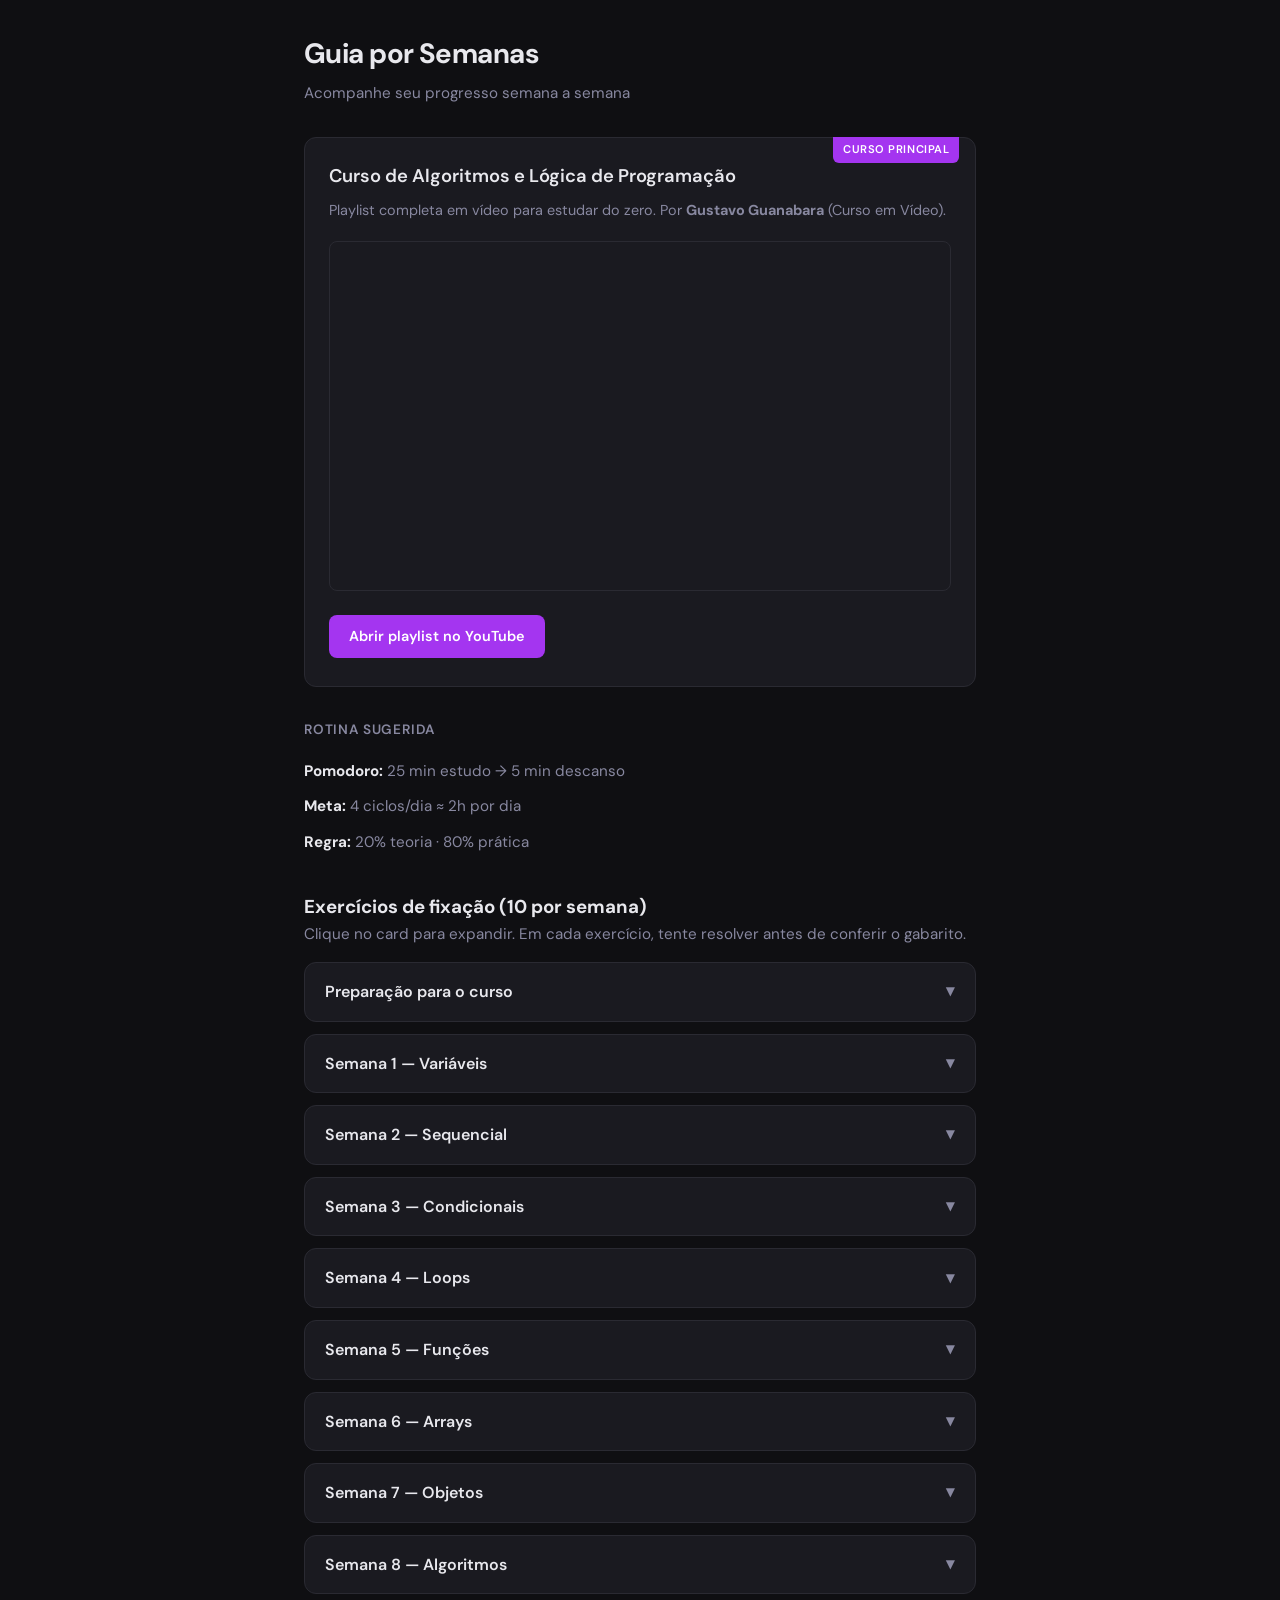
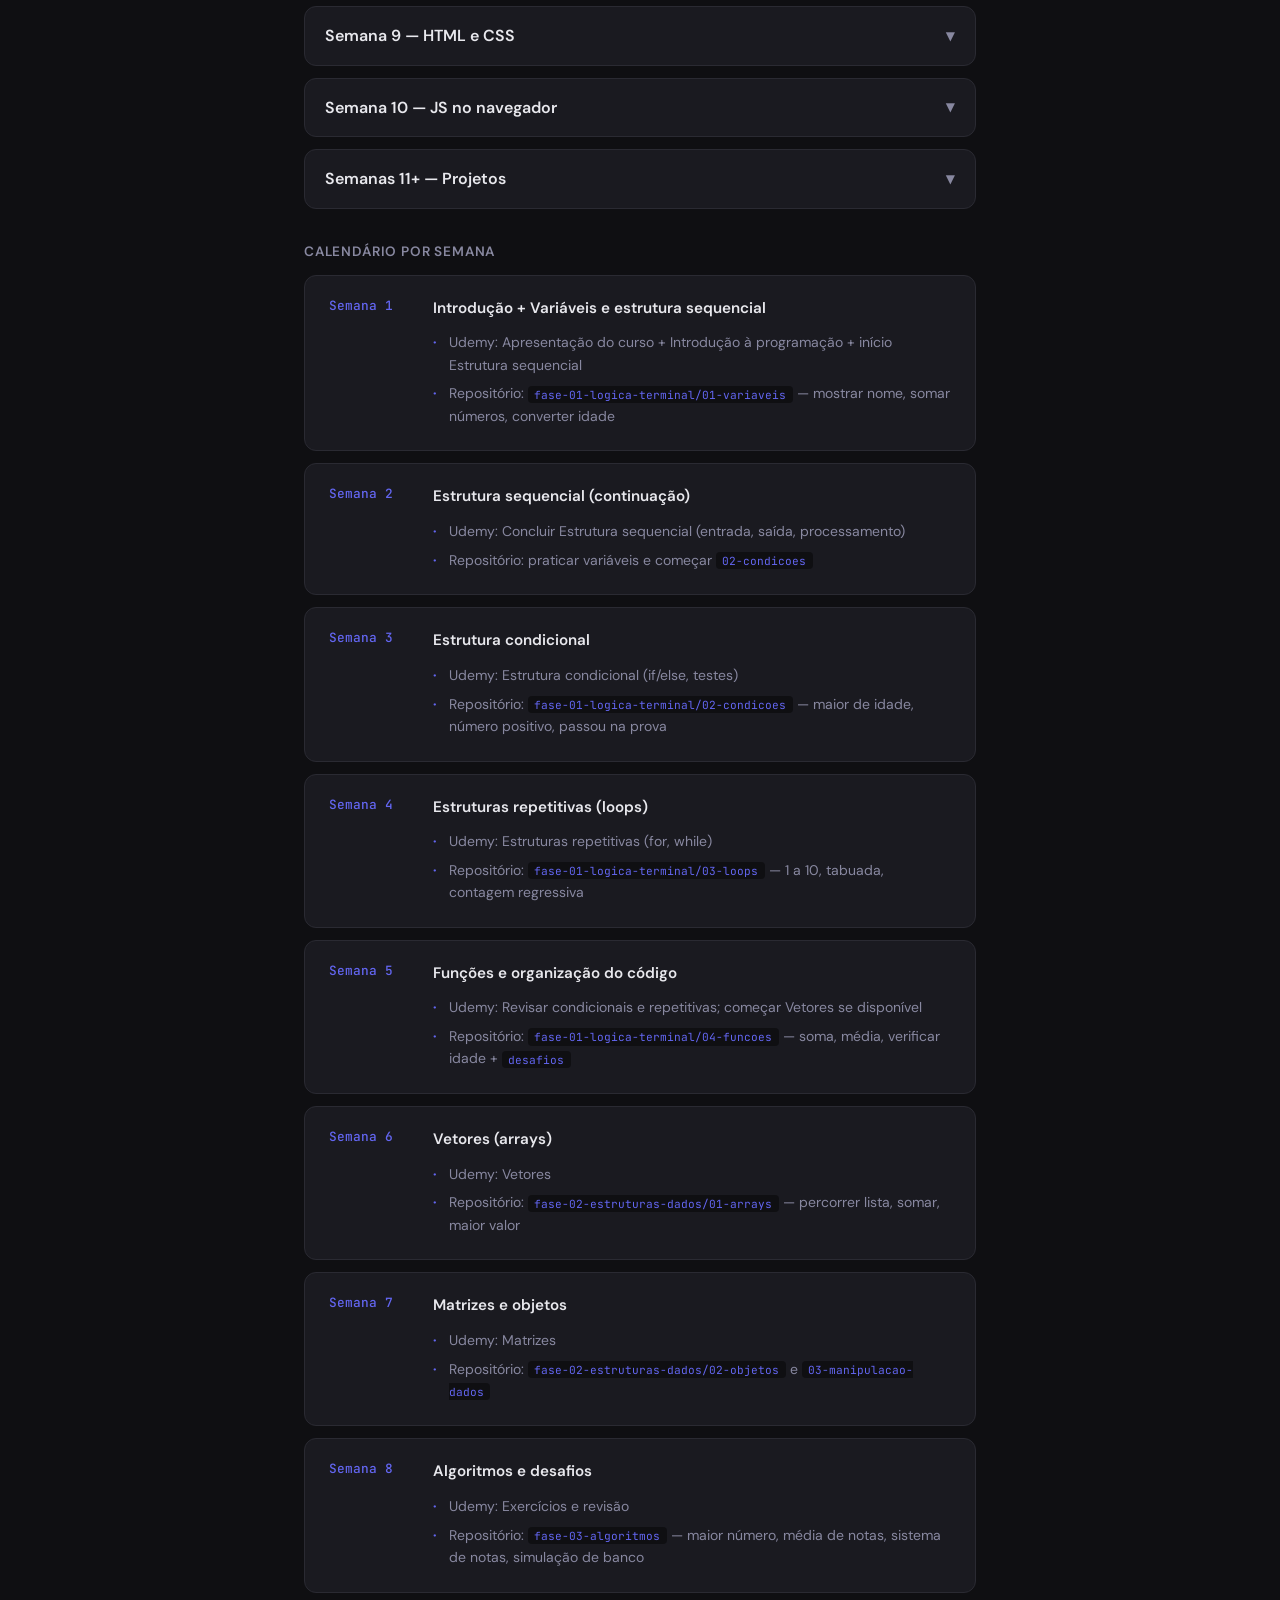
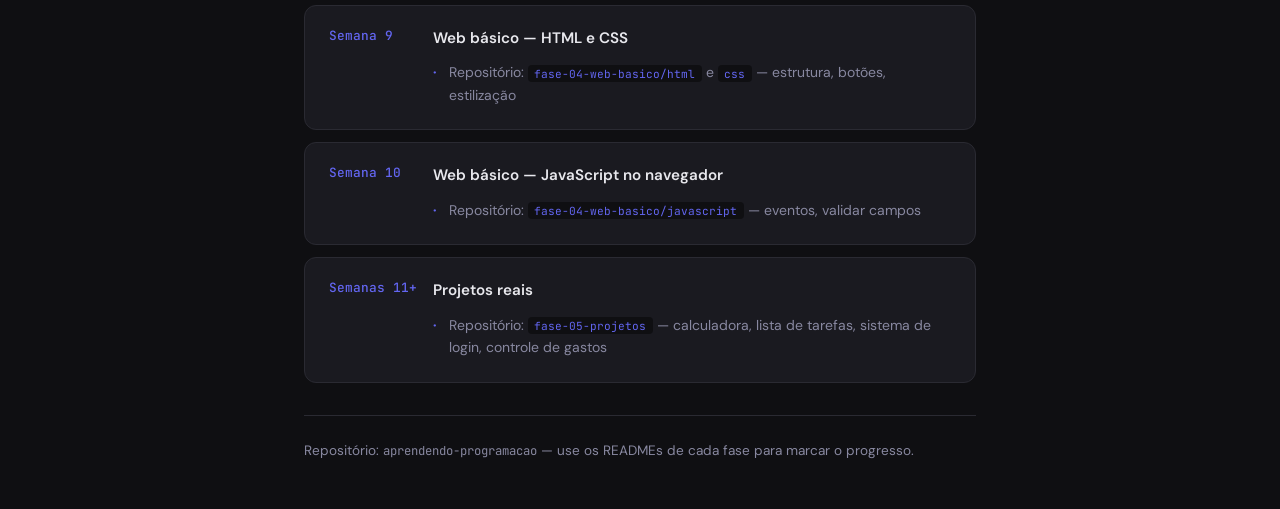
==== commit 21caf770: "Atualiza o curso em destaque para "Curso de Algoritmos e Lógica de Programação" com nova descrição e" ====
--- a/aprendendo-programacao/guia-semanas/index.html
+++ b/aprendendo-programacao/guia-semanas/index.html
@@ -18,10 +18,13 @@
 
     <section class="curso-destaque">
       <div class="curso-badge">Curso principal</div>
-      <h2>Algoritmos e Lógica de Programação — O Curso COMPLETO</h2>
-      <p class="curso-desc">Do VisualG às principais linguagens: C, C++, Python, C# e Java. Mais de 50 exercícios com correção. Por <strong>Nelio Alves</strong>.</p>
-      <a href="https://www.udemy.com/course/curso-algoritmos-logica-de-programacao/learn/lecture/16810594?start=0#overview" target="_blank" rel="noopener noreferrer" class="btn-curso">
-        Abrir curso na Udemy
+      <h2>Curso de Algoritmos e Lógica de Programação</h2>
+      <p class="curso-desc">Playlist completa em vídeo para estudar do zero. Por <strong>Gustavo Guanabara</strong> (Curso em Vídeo).</p>
+      <div class="video-wrapper video-destaque">
+        <iframe src="https://www.youtube.com/embed/videoseries?list=PLIbmlYZ19yU4tmcsZnvBS038l-DDlNiQg" title="Curso Gustavo Guanabara - Algoritmos" allowfullscreen></iframe>
+      </div>
+      <a href="https://www.youtube.com/watch?v=S9uPNppGsGo&list=PLIbmlYZ19yU4tmcsZnvBS038l-DDlNiQg" target="_blank" rel="noopener noreferrer" class="btn-curso">
+        Abrir playlist no YouTube
       </a>
     </section>
 
@@ -48,11 +51,11 @@
             <p class="card-dica">Antes de começar a programar, instale e configure as ferramentas: <strong>Git</strong>, <strong>GitHub</strong> e <strong>Visual Studio Code</strong>. Assista aos tutoriais abaixo.</p>
             <div class="video-wrapper">
               <p class="video-label">Tutorial: Git e GitHub — instalação e configuração</p>
-              <iframe src="https://www.youtube.com/embed/2uj7fD92g-gE" title="Git e GitHub" allowfullscreen></iframe>
+              <iframe src="https://www.youtube.com/watch?v=-l4Aa8wef8s" title="Git e GitHub" allowfullscreen></iframe>
             </div>
             <div class="video-wrapper">
               <p class="video-label">Tutorial: Instalar e usar Visual Studio Code</p>
-              <iframe src="https://www.youtube.com/embed/EclGjH5_AR4" title="Visual Studio Code" allowfullscreen></iframe>
+              <iframe src="https://www.youtube.com/watch?v=oDgjp7PfX7c" title="Visual Studio Code" allowfullscreen></iframe>
             </div>
             <ul class="links-preparacao">
               <li><a href="https://git-scm.com/downloads" target="_blank" rel="noopener">Baixar Git</a></li>
@@ -167,8 +170,40 @@
             <span class="card-seta">▼</span>
           </div>
           <div class="card-conteudo">
-            <p class="card-dica">10 exercícios: perímetro, área do círculo, conversão segundos→horas, salário líquido, aumento %, maior entre 2 números, litros combustível, metros→cm, IMC, dobro/triplo.</p>
-            <a href="exercicios-fixacao/semana-02.md" class="link-ver-todos">Ver todos os exercícios da Semana 2 →</a>
+            <div class="tela-exercicios">
+              <div class="mini-card-exercicio"><h4 class="mini-card-titulo">Exercício 1</h4><p class="mini-card-desafio">Calcule o perímetro de um quadrado de lado 6 e exiba.</p><button type="button" class="btn-gabarito" onclick="toggleGabarito(this)">Conferir gabarito</button><div class="gabarito"><pre><code>let lado = 6
+let perimetro = 4 * lado
+console.log("Perímetro:", perimetro)</code></pre></div></div>
+              <div class="mini-card-exercicio"><h4 class="mini-card-titulo">Exercício 2</h4><p class="mini-card-desafio">Dado o raio 5, calcule a área do círculo (π × r²). Use Math.PI.</p><button type="button" class="btn-gabarito" onclick="toggleGabarito(this)">Conferir gabarito</button><div class="gabarito"><pre><code>let raio = 5
+let area = Math.PI * raio * raio
+console.log("Área do círculo:", area.toFixed(2))</code></pre></div></div>
+              <div class="mini-card-exercicio"><h4 class="mini-card-titulo">Exercício 3</h4><p class="mini-card-desafio">Converta 3600 segundos em horas e exiba (ex: "1 hora(s)").</p><button type="button" class="btn-gabarito" onclick="toggleGabarito(this)">Conferir gabarito</button><div class="gabarito"><pre><code>let segundos = 3600
+let horas = segundos / 3600
+console.log(horas + " hora(s)")</code></pre></div></div>
+              <div class="mini-card-exercicio"><h4 class="mini-card-titulo">Exercício 4</h4><p class="mini-card-desafio">Dado salário bruto 3000 e desconto 10%, exiba o salário líquido.</p><button type="button" class="btn-gabarito" onclick="toggleGabarito(this)">Conferir gabarito</button><div class="gabarito"><pre><code>let salarioBruto = 3000
+let desconto = 0.10
+let salarioLiquido = salarioBruto * (1 - desconto)
+console.log("Salário líquido: R$", salarioLiquido)</code></pre></div></div>
+              <div class="mini-card-exercicio"><h4 class="mini-card-titulo">Exercício 5</h4><p class="mini-card-desafio">Calcule o aumento de 15% sobre um preço 100 e exiba o novo preço.</p><button type="button" class="btn-gabarito" onclick="toggleGabarito(this)">Conferir gabarito</button><div class="gabarito"><pre><code>let preco = 100
+let aumento = 0.15
+let novoPreco = preco * (1 + aumento)
+console.log("Novo preço: R$", novoPreco)</code></pre></div></div>
+              <div class="mini-card-exercicio"><h4 class="mini-card-titulo">Exercício 6</h4><p class="mini-card-desafio">Dados dois números, exiba o maior (sem usar if).</p><button type="button" class="btn-gabarito" onclick="toggleGabarito(this)">Conferir gabarito</button><div class="gabarito"><pre><code>let a = 12, b = 8
+let maior = a > b ? a : b
+console.log("Maior:", maior)</code></pre></div></div>
+              <div class="mini-card-exercicio"><h4 class="mini-card-titulo">Exercício 7</h4><p class="mini-card-desafio">Calcule quantos litros um carro gasta em 400 km se faz 12 km/l.</p><button type="button" class="btn-gabarito" onclick="toggleGabarito(this)">Conferir gabarito</button><div class="gabarito"><pre><code>let distancia = 400, kmPorLitro = 12
+let litros = distancia / kmPorLitro
+console.log("Litros:", litros.toFixed(2))</code></pre></div></div>
+              <div class="mini-card-exercicio"><h4 class="mini-card-titulo">Exercício 8</h4><p class="mini-card-desafio">Dado um valor em metros, exiba o equivalente em centímetros.</p><button type="button" class="btn-gabarito" onclick="toggleGabarito(this)">Conferir gabarito</button><div class="gabarito"><pre><code>let metros = 2.5
+let centimetros = metros * 100
+console.log(metros + " m = " + centimetros + " cm")</code></pre></div></div>
+              <div class="mini-card-exercicio"><h4 class="mini-card-titulo">Exercício 9</h4><p class="mini-card-desafio">Calcule o IMC: massa 70 kg, altura 1,75 m. Fórmula: IMC = massa / (altura × altura).</p><button type="button" class="btn-gabarito" onclick="toggleGabarito(this)">Conferir gabarito</button><div class="gabarito"><pre><code>let massa = 70, altura = 1.75
+let imc = massa / (altura * altura)
+console.log("IMC:", imc.toFixed(2))</code></pre></div></div>
+              <div class="mini-card-exercicio"><h4 class="mini-card-titulo">Exercício 10</h4><p class="mini-card-desafio">Exiba o dobro e o triplo de um número armazenado em uma variável.</p><button type="button" class="btn-gabarito" onclick="toggleGabarito(this)">Conferir gabarito</button><div class="gabarito"><pre><code>let num = 5
+console.log("Dobro:", num * 2)
+console.log("Triplo:", num * 3)</code></pre></div></div>
+            </div>
           </div>
         </div>
 
@@ -178,8 +213,43 @@
             <span class="card-seta">▼</span>
           </div>
           <div class="card-conteudo">
-            <p class="card-dica">10 exercícios: maior de idade, positivo/negativo/zero, aprovado/reprovado, par/ímpar, maior de 2, média (aprov/recup/reprov), ano bissexto, múltiplo de 5, login, preço caro/barato.</p>
-            <a href="exercicios-fixacao/semana-03.md" class="link-ver-todos">Ver todos os exercícios da Semana 3 →</a>
+            <div class="tela-exercicios">
+              <div class="mini-card-exercicio"><h4 class="mini-card-titulo">Exercício 1</h4><p class="mini-card-desafio">Dada uma idade, exiba "Maior de idade" ou "Menor de idade".</p><button type="button" class="btn-gabarito" onclick="toggleGabarito(this)">Conferir gabarito</button><div class="gabarito"><pre><code>let idade = 17
+if (idade >= 18) console.log("Maior de idade")
+else console.log("Menor de idade")</code></pre></div></div>
+              <div class="mini-card-exercicio"><h4 class="mini-card-titulo">Exercício 2</h4><p class="mini-card-desafio">Dado um número, exiba "Positivo", "Negativo" ou "Zero".</p><button type="button" class="btn-gabarito" onclick="toggleGabarito(this)">Conferir gabarito</button><div class="gabarito"><pre><code>let num = -5
+if (num > 0) console.log("Positivo")
+else if (num < 0) console.log("Negativo")
+else console.log("Zero")</code></pre></div></div>
+              <div class="mini-card-exercicio"><h4 class="mini-card-titulo">Exercício 3</h4><p class="mini-card-desafio">Dada uma nota (0 a 10), exiba "Aprovado" se ≥ 7, senão "Reprovado".</p><button type="button" class="btn-gabarito" onclick="toggleGabarito(this)">Conferir gabarito</button><div class="gabarito"><pre><code>let nota = 6.5
+if (nota >= 7) console.log("Aprovado")
+else console.log("Reprovado")</code></pre></div></div>
+              <div class="mini-card-exercicio"><h4 class="mini-card-titulo">Exercício 4</h4><p class="mini-card-desafio">Verifique se um número é par (exiba "Par" ou "Ímpar"). Use resto da divisão por 2.</p><button type="button" class="btn-gabarito" onclick="toggleGabarito(this)">Conferir gabarito</button><div class="gabarito"><pre><code>let n = 10
+if (n % 2 === 0) console.log("Par")
+else console.log("Ímpar")</code></pre></div></div>
+              <div class="mini-card-exercicio"><h4 class="mini-card-titulo">Exercício 5</h4><p class="mini-card-desafio">Dados dois números, exiba o maior (ou "Iguais" se forem iguais).</p><button type="button" class="btn-gabarito" onclick="toggleGabarito(this)">Conferir gabarito</button><div class="gabarito"><pre><code>let a = 10, b = 10
+if (a > b) console.log("Maior:", a)
+else if (b > a) console.log("Maior:", b)
+else console.log("Iguais")</code></pre></div></div>
+              <div class="mini-card-exercicio"><h4 class="mini-card-titulo">Exercício 6</h4><p class="mini-card-desafio">Dada a média, exiba: "Aprovado" (≥7), "Recuperação" (≥5 e &lt;7) ou "Reprovado" (&lt;5).</p><button type="button" class="btn-gabarito" onclick="toggleGabarito(this)">Conferir gabarito</button><div class="gabarito"><pre><code>let media = 5.5
+if (media >= 7) console.log("Aprovado")
+else if (media >= 5) console.log("Recuperação")
+else console.log("Reprovado")</code></pre></div></div>
+              <div class="mini-card-exercicio"><h4 class="mini-card-titulo">Exercício 7</h4><p class="mini-card-desafio">Verifique se um ano é bissexto. Regra: divisível por 400, ou (por 4 e não por 100).</p><button type="button" class="btn-gabarito" onclick="toggleGabarito(this)">Conferir gabarito</button><div class="gabarito"><pre><code>let ano = 2024
+if (ano % 400 === 0 || (ano % 4 === 0 && ano % 100 !== 0))
+  console.log("Bissexto")
+else console.log("Não é bissexto")</code></pre></div></div>
+              <div class="mini-card-exercicio"><h4 class="mini-card-titulo">Exercício 8</h4><p class="mini-card-desafio">Dado um número, exiba "É múltiplo de 5" ou "Não é múltiplo de 5".</p><button type="button" class="btn-gabarito" onclick="toggleGabarito(this)">Conferir gabarito</button><div class="gabarito"><pre><code>let num = 25
+if (num % 5 === 0) console.log("É múltiplo de 5")
+else console.log("Não é múltiplo de 5")</code></pre></div></div>
+              <div class="mini-card-exercicio"><h4 class="mini-card-titulo">Exercício 9</h4><p class="mini-card-desafio">Simule login: usuário "admin" e senha "123". Se corretos, "Acesso permitido"; senão "Acesso negado".</p><button type="button" class="btn-gabarito" onclick="toggleGabarito(this)">Conferir gabarito</button><div class="gabarito"><pre><code>let usuario = "admin", senha = "123"
+if (usuario === "admin" && senha === "123")
+  console.log("Acesso permitido")
+else console.log("Acesso negado")</code></pre></div></div>
+              <div class="mini-card-exercicio"><h4 class="mini-card-titulo">Exercício 10</h4><p class="mini-card-desafio">Dado o preço, se for maior que 100 exiba "Caro", senão "Barato".</p><button type="button" class="btn-gabarito" onclick="toggleGabarito(this)">Conferir gabarito</button><div class="gabarito"><pre><code>let preco = 150
+if (preco > 100) console.log("Caro")
+else console.log("Barato")</code></pre></div></div>
+            </div>
           </div>
         </div>
 
@@ -189,8 +259,27 @@
             <span class="card-seta">▼</span>
           </div>
           <div class="card-conteudo">
-            <p class="card-dica">10 exercícios: 1 a 10, tabuada do 7, contagem regressiva, soma 1 a 100, pares 0-20, múltiplos de 3, fatorial de 5, "Olá" 5x, 20 até 10, soma dos ímpares 1-50.</p>
-            <a href="exercicios-fixacao/semana-04.md" class="link-ver-todos">Ver todos os exercícios da Semana 4 →</a>
+            <div class="tela-exercicios">
+              <div class="mini-card-exercicio"><h4 class="mini-card-titulo">Exercício 1</h4><p class="mini-card-desafio">Exiba os números de 1 até 10, um por linha.</p><button type="button" class="btn-gabarito" onclick="toggleGabarito(this)">Conferir gabarito</button><div class="gabarito"><pre><code>for (let i = 1; i <= 10; i++) console.log(i)</code></pre></div></div>
+              <div class="mini-card-exercicio"><h4 class="mini-card-titulo">Exercício 2</h4><p class="mini-card-desafio">Exiba a tabuada do 7 (7 × 1 até 7 × 10).</p><button type="button" class="btn-gabarito" onclick="toggleGabarito(this)">Conferir gabarito</button><div class="gabarito"><pre><code>let n = 7
+for (let i = 1; i <= 10; i++)
+  console.log(n + " x " + i + " = " + (n * i))</code></pre></div></div>
+              <div class="mini-card-exercicio"><h4 class="mini-card-titulo">Exercício 3</h4><p class="mini-card-desafio">Contagem regressiva de 10 até 1 e exiba "Fogo!".</p><button type="button" class="btn-gabarito" onclick="toggleGabarito(this)">Conferir gabarito</button><div class="gabarito"><pre><code>for (let i = 10; i >= 1; i--) console.log(i)
+console.log("Fogo!")</code></pre></div></div>
+              <div class="mini-card-exercicio"><h4 class="mini-card-titulo">Exercício 4</h4><p class="mini-card-desafio">Some todos os números de 1 a 100 e exiba o resultado.</p><button type="button" class="btn-gabarito" onclick="toggleGabarito(this)">Conferir gabarito</button><div class="gabarito"><pre><code>let soma = 0
+for (let i = 1; i <= 100; i++) soma += i
+console.log("Soma de 1 a 100:", soma)</code></pre></div></div>
+              <div class="mini-card-exercicio"><h4 class="mini-card-titulo">Exercício 5</h4><p class="mini-card-desafio">Exiba apenas os números pares entre 0 e 20.</p><button type="button" class="btn-gabarito" onclick="toggleGabarito(this)">Conferir gabarito</button><div class="gabarito"><pre><code>for (let i = 0; i <= 20; i += 2) console.log(i)</code></pre></div></div>
+              <div class="mini-card-exercicio"><h4 class="mini-card-titulo">Exercício 6</h4><p class="mini-card-desafio">Exiba os 10 primeiros múltiplos de 3 (3, 6, 9, ...).</p><button type="button" class="btn-gabarito" onclick="toggleGabarito(this)">Conferir gabarito</button><div class="gabarito"><pre><code>for (let i = 1; i <= 10; i++) console.log(3 * i)</code></pre></div></div>
+              <div class="mini-card-exercicio"><h4 class="mini-card-titulo">Exercício 7</h4><p class="mini-card-desafio">Calcule o fatorial de 5 (5! = 120).</p><button type="button" class="btn-gabarito" onclick="toggleGabarito(this)">Conferir gabarito</button><div class="gabarito"><pre><code>let n = 5, fatorial = 1
+for (let i = n; i >= 1; i--) fatorial *= i
+console.log("5! =", fatorial)</code></pre></div></div>
+              <div class="mini-card-exercicio"><h4 class="mini-card-titulo">Exercício 8</h4><p class="mini-card-desafio">Use um loop para exibir "Olá" 5 vezes.</p><button type="button" class="btn-gabarito" onclick="toggleGabarito(this)">Conferir gabarito</button><div class="gabarito"><pre><code>for (let i = 0; i < 5; i++) console.log("Olá")</code></pre></div></div>
+              <div class="mini-card-exercicio"><h4 class="mini-card-titulo">Exercício 9</h4><p class="mini-card-desafio">Exiba os números de 20 até 10 (ordem decrescente).</p><button type="button" class="btn-gabarito" onclick="toggleGabarito(this)">Conferir gabarito</button><div class="gabarito"><pre><code>for (let i = 20; i >= 10; i--) console.log(i)</code></pre></div></div>
+              <div class="mini-card-exercicio"><h4 class="mini-card-titulo">Exercício 10</h4><p class="mini-card-desafio">Some apenas os números ímpares de 1 a 50 e exiba.</p><button type="button" class="btn-gabarito" onclick="toggleGabarito(this)">Conferir gabarito</button><div class="gabarito"><pre><code>let soma = 0
+for (let i = 1; i <= 50; i += 2) soma += i
+console.log("Soma dos ímpares:", soma)</code></pre></div></div>
+            </div>
           </div>
         </div>
 
@@ -200,8 +289,32 @@
             <span class="card-seta">▼</span>
           </div>
           <div class="card-conteudo">
-            <p class="card-dica">10 exercícios: soma(a,b), media(n1,n2,n3), maiorDeIdade(), parOuImpar(), dobro(), areaRetangulo(), max(a,b), positivoOuNegativo(), fatorial(), aprovado().</p>
-            <a href="exercicios-fixacao/semana-05.md" class="link-ver-todos">Ver todos os exercícios da Semana 5 →</a>
+            <div class="tela-exercicios">
+              <div class="mini-card-exercicio"><h4 class="mini-card-titulo">Exercício 1</h4><p class="mini-card-desafio">Crie uma função <code>soma(a, b)</code> que retorna a soma. Chame com 5 e 3.</p><button type="button" class="btn-gabarito" onclick="toggleGabarito(this)">Conferir gabarito</button><div class="gabarito"><pre><code>function soma(a, b) { return a + b }
+console.log(soma(5, 3))</code></pre></div></div>
+              <div class="mini-card-exercicio"><h4 class="mini-card-titulo">Exercício 2</h4><p class="mini-card-desafio">Crie uma função <code>media(n1, n2, n3)</code> que retorna a média de três notas.</p><button type="button" class="btn-gabarito" onclick="toggleGabarito(this)">Conferir gabarito</button><div class="gabarito"><pre><code>function media(n1, n2, n3) {
+  return (n1 + n2 + n3) / 3
+}
+console.log(media(8, 7, 9).toFixed(1))</code></pre></div></div>
+              <div class="mini-card-exercicio"><h4 class="mini-card-titulo">Exercício 3</h4><p class="mini-card-desafio">Crie <code>maiorDeIdade(idade)</code> que retorna true se idade ≥ 18.</p><button type="button" class="btn-gabarito" onclick="toggleGabarito(this)">Conferir gabarito</button><div class="gabarito"><pre><code>function maiorDeIdade(idade) { return idade >= 18 }</code></pre></div></div>
+              <div class="mini-card-exercicio"><h4 class="mini-card-titulo">Exercício 4</h4><p class="mini-card-desafio">Crie <code>parOuImpar(n)</code> que retorna "Par" ou "Ímpar".</p><button type="button" class="btn-gabarito" onclick="toggleGabarito(this)">Conferir gabarito</button><div class="gabarito"><pre><code>function parOuImpar(n) {
+  return n % 2 === 0 ? "Par" : "Ímpar"
+}</code></pre></div></div>
+              <div class="mini-card-exercicio"><h4 class="mini-card-titulo">Exercício 5</h4><p class="mini-card-desafio">Crie uma função <code>dobro(n)</code> que retorna o dobro.</p><button type="button" class="btn-gabarito" onclick="toggleGabarito(this)">Conferir gabarito</button><div class="gabarito"><pre><code>function dobro(n) { return n * 2 }</code></pre></div></div>
+              <div class="mini-card-exercicio"><h4 class="mini-card-titulo">Exercício 6</h4><p class="mini-card-desafio">Crie <code>areaRetangulo(base, altura)</code> que retorna a área.</p><button type="button" class="btn-gabarito" onclick="toggleGabarito(this)">Conferir gabarito</button><div class="gabarito"><pre><code>function areaRetangulo(base, altura) { return base * altura }</code></pre></div></div>
+              <div class="mini-card-exercicio"><h4 class="mini-card-titulo">Exercício 7</h4><p class="mini-card-desafio">Crie <code>max(a, b)</code> que retorna o maior dos dois.</p><button type="button" class="btn-gabarito" onclick="toggleGabarito(this)">Conferir gabarito</button><div class="gabarito"><pre><code>function max(a, b) { return a > b ? a : b }</code></pre></div></div>
+              <div class="mini-card-exercicio"><h4 class="mini-card-titulo">Exercício 8</h4><p class="mini-card-desafio">Crie <code>positivoOuNegativo(n)</code> que retorna "Positivo", "Negativo" ou "Zero".</p><button type="button" class="btn-gabarito" onclick="toggleGabarito(this)">Conferir gabarito</button><div class="gabarito"><pre><code>function positivoOuNegativo(n) {
+  if (n > 0) return "Positivo"
+  if (n < 0) return "Negativo"
+  return "Zero"
+}</code></pre></div></div>
+              <div class="mini-card-exercicio"><h4 class="mini-card-titulo">Exercício 9</h4><p class="mini-card-desafio">Crie <code>fatorial(n)</code> que retorna o fatorial (ex: fatorial(5) = 120).</p><button type="button" class="btn-gabarito" onclick="toggleGabarito(this)">Conferir gabarito</button><div class="gabarito"><pre><code>function fatorial(n) {
+  let resultado = 1
+  for (let i = n; i >= 1; i--) resultado *= i
+  return resultado
+}</code></pre></div></div>
+              <div class="mini-card-exercicio"><h4 class="mini-card-titulo">Exercício 10</h4><p class="mini-card-desafio">Crie <code>aprovado(nota)</code> que retorna true se nota ≥ 7.</p><button type="button" class="btn-gabarito" onclick="toggleGabarito(this)">Conferir gabarito</button><div class="gabarito"><pre><code>function aprovado(nota) { return nota >= 7 }</code></pre></div></div>
+            </div>
           </div>
         </div>
 
@@ -211,8 +324,40 @@
             <span class="card-seta">▼</span>
           </div>
           <div class="card-conteudo">
-            <p class="card-dica">10 exercícios: frutas[0] e último, soma do array, maior número, índice+elemento, média, length, só pares, menor, push 3 nomes, inverter array.</p>
-            <a href="exercicios-fixacao/semana-06.md" class="link-ver-todos">Ver todos os exercícios da Semana 6 →</a>
+            <div class="tela-exercicios">
+              <div class="mini-card-exercicio"><h4 class="mini-card-titulo">Exercício 1</h4><p class="mini-card-desafio">Crie um array com 5 frutas e exiba o primeiro e o último elemento.</p><button type="button" class="btn-gabarito" onclick="toggleGabarito(this)">Conferir gabarito</button><div class="gabarito"><pre><code>let frutas = ["maçã", "banana", "laranja", "uva", "manga"]
+console.log(frutas[0])
+console.log(frutas[frutas.length - 1])</code></pre></div></div>
+              <div class="mini-card-exercicio"><h4 class="mini-card-titulo">Exercício 2</h4><p class="mini-card-desafio">Dado o array [10, 20, 30, 40, 50], calcule e exiba a soma de todos os elementos.</p><button type="button" class="btn-gabarito" onclick="toggleGabarito(this)">Conferir gabarito</button><div class="gabarito"><pre><code>let numeros = [10, 20, 30, 40, 50]
+let soma = 0
+for (let i = 0; i &lt; numeros.length; i++) soma += numeros[i]
+console.log("Soma:", soma)</code></pre></div></div>
+              <div class="mini-card-exercicio"><h4 class="mini-card-titulo">Exercício 3</h4><p class="mini-card-desafio">Encontre o maior número no array [3, 7, 2, 9, 1, 5].</p><button type="button" class="btn-gabarito" onclick="toggleGabarito(this)">Conferir gabarito</button><div class="gabarito"><pre><code>let arr = [3, 7, 2, 9, 1, 5]
+let maior = arr[0]
+for (let n of arr) { if (n > maior) maior = n }
+console.log("Maior:", maior)</code></pre></div></div>
+              <div class="mini-card-exercicio"><h4 class="mini-card-titulo">Exercício 4</h4><p class="mini-card-desafio">Percorra ["a", "b", "c", "d"] e exiba cada elemento com seu índice (ex: "0: a").</p><button type="button" class="btn-gabarito" onclick="toggleGabarito(this)">Conferir gabarito</button><div class="gabarito"><pre><code>let letras = ["a", "b", "c", "d"]
+for (let i = 0; i &lt; letras.length; i++)
+  console.log(i + ": " + letras[i])</code></pre></div></div>
+              <div class="mini-card-exercicio"><h4 class="mini-card-titulo">Exercício 5</h4><p class="mini-card-desafio">Calcule a média dos números do array [8, 7, 9, 6, 10].</p><button type="button" class="btn-gabarito" onclick="toggleGabarito(this)">Conferir gabarito</button><div class="gabarito"><pre><code>let notas = [8, 7, 9, 6, 10]
+let soma = 0
+for (let n of notas) soma += n
+console.log("Média:", soma / notas.length)</code></pre></div></div>
+              <div class="mini-card-exercicio"><h4 class="mini-card-titulo">Exercício 6</h4><p class="mini-card-desafio">Conte quantos elementos tem o array [1, 2, 3, 4, 5] e exiba.</p><button type="button" class="btn-gabarito" onclick="toggleGabarito(this)">Conferir gabarito</button><div class="gabarito"><pre><code>let arr = [1, 2, 3, 4, 5]
+console.log("Quantidade:", arr.length)</code></pre></div></div>
+              <div class="mini-card-exercicio"><h4 class="mini-card-titulo">Exercício 7</h4><p class="mini-card-desafio">Dado um array de números, exiba apenas os pares.</p><button type="button" class="btn-gabarito" onclick="toggleGabarito(this)">Conferir gabarito</button><div class="gabarito"><pre><code>let numeros = [1, 2, 3, 4, 5, 6]
+for (let n of numeros) { if (n % 2 === 0) console.log(n) }</code></pre></div></div>
+              <div class="mini-card-exercicio"><h4 class="mini-card-titulo">Exercício 8</h4><p class="mini-card-desafio">Encontre o menor número no array [12, 5, 8, 20, 3].</p><button type="button" class="btn-gabarito" onclick="toggleGabarito(this)">Conferir gabarito</button><div class="gabarito"><pre><code>let arr = [12, 5, 8, 20, 3]
+let menor = arr[0]
+for (let n of arr) { if (n &lt; menor) menor = n }
+console.log("Menor:", menor)</code></pre></div></div>
+              <div class="mini-card-exercicio"><h4 class="mini-card-titulo">Exercício 9</h4><p class="mini-card-desafio">Crie um array vazio, adicione 3 nomes com push e exiba o array.</p><button type="button" class="btn-gabarito" onclick="toggleGabarito(this)">Conferir gabarito</button><div class="gabarito"><pre><code>let nomes = []
+nomes.push("Ana"); nomes.push("Bruno"); nomes.push("Carla")
+console.log(nomes)</code></pre></div></div>
+              <div class="mini-card-exercicio"><h4 class="mini-card-titulo">Exercício 10</h4><p class="mini-card-desafio">Inverta a ordem do array [1, 2, 3, 4] sem usar reverse.</p><button type="button" class="btn-gabarito" onclick="toggleGabarito(this)">Conferir gabarito</button><div class="gabarito"><pre><code>let arr = [1, 2, 3, 4], invertido = []
+for (let i = arr.length - 1; i >= 0; i--) invertido.push(arr[i])
+console.log(invertido)</code></pre></div></div>
+            </div>
           </div>
         </div>
 
@@ -222,8 +367,44 @@
             <span class="card-seta">▼</span>
           </div>
           <div class="card-conteudo">
-            <p class="card-dica">10 exercícios: objeto pessoa, alterar preço, array de alunos, soma de valores, função mostrarPessoa, mais velho, depositar em conta, produto mais caro, objeto com método, média de idades.</p>
-            <a href="exercicios-fixacao/semana-07.md" class="link-ver-todos">Ver todos os exercícios da Semana 7 →</a>
+            <div class="tela-exercicios">
+              <div class="mini-card-exercicio"><h4 class="mini-card-titulo">Exercício 1</h4><p class="mini-card-desafio">Crie um objeto <code>pessoa</code> com nome, idade e cidade. Exiba cada propriedade.</p><button type="button" class="btn-gabarito" onclick="toggleGabarito(this)">Conferir gabarito</button><div class="gabarito"><pre><code>let pessoa = { nome: "Ana", idade: 25, cidade: "São Paulo" }
+console.log(pessoa.nome, pessoa.idade, pessoa.cidade)</code></pre></div></div>
+              <div class="mini-card-exercicio"><h4 class="mini-card-titulo">Exercício 2</h4><p class="mini-card-desafio">Crie objeto <code>produto</code> (nome, preco, estoque). Altere o preço e exiba.</p><button type="button" class="btn-gabarito" onclick="toggleGabarito(this)">Conferir gabarito</button><div class="gabarito"><pre><code>let produto = { nome: "Notebook", preco: 3500, estoque: 10 }
+produto.preco = 3200
+console.log(produto)</code></pre></div></div>
+              <div class="mini-card-exercicio"><h4 class="mini-card-titulo">Exercício 3</h4><p class="mini-card-desafio">Array de 3 objetos (nome e nota). Percorra e exiba "Nome: X, Nota: Y".</p><button type="button" class="btn-gabarito" onclick="toggleGabarito(this)">Conferir gabarito</button><div class="gabarito"><pre><code>let alunos = [{ nome: "João", nota: 8 }, { nome: "Maria", nota: 9 }, { nome: "Pedro", nota: 7 }]
+for (let a of alunos) console.log("Nome:", a.nome, "Nota:", a.nota)</code></pre></div></div>
+              <div class="mini-card-exercicio"><h4 class="mini-card-titulo">Exercício 4</h4><p class="mini-card-desafio">Array de objetos com "valor". Some todos os valores e exiba.</p><button type="button" class="btn-gabarito" onclick="toggleGabarito(this)">Conferir gabarito</button><div class="gabarito"><pre><code>let itens = [{ valor: 10 }, { valor: 20 }, { valor: 30 }]
+let total = 0
+for (let item of itens) total += item.valor
+console.log("Total:", total)</code></pre></div></div>
+              <div class="mini-card-exercicio"><h4 class="mini-card-titulo">Exercício 5</h4><p class="mini-card-desafio">Função que recebe um objeto pessoa e retorna "Nome: X, Idade: Y".</p><button type="button" class="btn-gabarito" onclick="toggleGabarito(this)">Conferir gabarito</button><div class="gabarito"><pre><code>function mostrarPessoa(p) {
+  return "Nome: " + p.nome + ", Idade: " + p.idade
+}</code></pre></div></div>
+              <div class="mini-card-exercicio"><h4 class="mini-card-titulo">Exercício 6</h4><p class="mini-card-desafio">Array de pessoas (nome, idade). Encontre a de maior idade e exiba o nome.</p><button type="button" class="btn-gabarito" onclick="toggleGabarito(this)">Conferir gabarito</button><div class="gabarito"><pre><code>let pessoas = [{ nome: "A", idade: 20 }, { nome: "B", idade: 35 }, { nome: "C", idade: 28 }]
+let maisVelha = pessoas[0]
+for (let p of pessoas) { if (p.idade > maisVelha.idade) maisVelha = p }
+console.log("Mais velha:", maisVelha.nome)</code></pre></div></div>
+              <div class="mini-card-exercicio"><h4 class="mini-card-titulo">Exercício 7</h4><p class="mini-card-desafio">Objeto "conta" com saldo. Função que adiciona valor e retorna novo saldo.</p><button type="button" class="btn-gabarito" onclick="toggleGabarito(this)">Conferir gabarito</button><div class="gabarito"><pre><code>let conta = { saldo: 100 }
+function depositar(conta, valor) {
+  conta.saldo += valor
+  return conta.saldo
+}</code></pre></div></div>
+              <div class="mini-card-exercicio"><h4 class="mini-card-titulo">Exercício 8</h4><p class="mini-card-desafio">Array de produtos (nome, preco). Exiba o nome do mais caro.</p><button type="button" class="btn-gabarito" onclick="toggleGabarito(this)">Conferir gabarito</button><div class="gabarito"><pre><code>let produtos = [{ nome: "A", preco: 100 }, { nome: "B", preco: 250 }, { nome: "C", preco: 80 }]
+let maisCaro = produtos[0]
+for (let p of produtos) { if (p.preco > maisCaro.preco) maisCaro = p }
+console.log("Mais caro:", maisCaro.nome)</code></pre></div></div>
+              <div class="mini-card-exercicio"><h4 class="mini-card-titulo">Exercício 9</h4><p class="mini-card-desafio">Objeto com função dentro que retorna saudação (ex: "Olá, João").</p><button type="button" class="btn-gabarito" onclick="toggleGabarito(this)">Conferir gabarito</button><div class="gabarito"><pre><code>let usuario = {
+  nome: "João",
+  saudacao: function() { return "Olá, " + this.nome }
+}
+console.log(usuario.saudacao())</code></pre></div></div>
+              <div class="mini-card-exercicio"><h4 class="mini-card-titulo">Exercício 10</h4><p class="mini-card-desafio">Array de pessoas (nome, idade). Calcule e exiba a média das idades.</p><button type="button" class="btn-gabarito" onclick="toggleGabarito(this)">Conferir gabarito</button><div class="gabarito"><pre><code>let pessoas = [{ nome: "A", idade: 20 }, { nome: "B", idade: 30 }, { nome: "C", idade: 25 }]
+let soma = 0
+for (let p of pessoas) soma += p.idade
+console.log("Média das idades:", soma / pessoas.length)</code></pre></div></div>
+            </div>
           </div>
         </div>
 
@@ -233,8 +414,46 @@
             <span class="card-seta">▼</span>
           </div>
           <div class="card-conteudo">
-            <p class="card-dica">10 exercícios: maior e menor, média aprovado/reprovado, simular saque, contar pares, buscar "Maria", função somaArray, tabuadas 1 a N, maiores que 10, função maiorDoArray, aprovados (nota≥7).</p>
-            <a href="exercicios-fixacao/semana-08.md" class="link-ver-todos">Ver todos os exercícios da Semana 8 →</a>
+            <div class="tela-exercicios">
+              <div class="mini-card-exercicio"><h4 class="mini-card-titulo">Exercício 1</h4><p class="mini-card-desafio">Dado um array de números, exiba o maior e o menor.</p><button type="button" class="btn-gabarito" onclick="toggleGabarito(this)">Conferir gabarito</button><div class="gabarito"><pre><code>let arr = [5, 12, 3, 8, 20, 1]
+let maior = arr[0], menor = arr[0]
+for (let n of arr) { if (n > maior) maior = n; if (n &lt; menor) menor = n }
+console.log("Maior:", maior, "Menor:", menor)</code></pre></div></div>
+              <div class="mini-card-exercicio"><h4 class="mini-card-titulo">Exercício 2</h4><p class="mini-card-desafio">Array de notas: calcule a média e exiba "Aprovado" (≥7) ou "Reprovado".</p><button type="button" class="btn-gabarito" onclick="toggleGabarito(this)">Conferir gabarito</button><div class="gabarito"><pre><code>let notas = [8, 7, 6, 9]
+let soma = 0
+for (let n of notas) soma += n
+let media = soma / notas.length
+console.log(media >= 7 ? "Aprovado" : "Reprovado")</code></pre></div></div>
+              <div class="mini-card-exercicio"><h4 class="mini-card-titulo">Exercício 3</h4><p class="mini-card-desafio">Simule um saque: se saldo ≥ valor, subtraia e exiba novo saldo; senão "Saldo insuficiente".</p><button type="button" class="btn-gabarito" onclick="toggleGabarito(this)">Conferir gabarito</button><div class="gabarito"><pre><code>let saldo = 100, valorSaque = 60
+if (saldo >= valorSaque) { saldo -= valorSaque; console.log("Novo saldo:", saldo) }
+else console.log("Saldo insuficiente")</code></pre></div></div>
+              <div class="mini-card-exercicio"><h4 class="mini-card-titulo">Exercício 4</h4><p class="mini-card-desafio">Conte quantos números pares existem no array [1, 2, 3, 4, 5, 6, 7, 8].</p><button type="button" class="btn-gabarito" onclick="toggleGabarito(this)">Conferir gabarito</button><div class="gabarito"><pre><code>let arr = [1, 2, 3, 4, 5, 6, 7, 8], count = 0
+for (let n of arr) { if (n % 2 === 0) count++ }
+console.log("Pares:", count)</code></pre></div></div>
+              <div class="mini-card-exercicio"><h4 class="mini-card-titulo">Exercício 5</h4><p class="mini-card-desafio">Array de nomes: exiba "Encontrado" se existir "Maria", senão "Não encontrado".</p><button type="button" class="btn-gabarito" onclick="toggleGabarito(this)">Conferir gabarito</button><div class="gabarito"><pre><code>let nomes = ["João", "Pedro", "Maria", "Ana"]
+let encontrou = false
+for (let n of nomes) { if (n === "Maria") { encontrou = true; break } }
+console.log(encontrou ? "Encontrado" : "Não encontrado")</code></pre></div></div>
+              <div class="mini-card-exercicio"><h4 class="mini-card-titulo">Exercício 6</h4><p class="mini-card-desafio">Função que recebe um array e retorna a soma dos elementos.</p><button type="button" class="btn-gabarito" onclick="toggleGabarito(this)">Conferir gabarito</button><div class="gabarito"><pre><code>function somaArray(arr) {
+  let s = 0
+  for (let n of arr) s += n
+  return s
+}</code></pre></div></div>
+              <div class="mini-card-exercicio"><h4 class="mini-card-titulo">Exercício 7</h4><p class="mini-card-desafio">Dado N, exiba a tabuada completa de 1 até N (ex: N=2 → tabuada do 1 e do 2).</p><button type="button" class="btn-gabarito" onclick="toggleGabarito(this)">Conferir gabarito</button><div class="gabarito"><pre><code>let N = 2
+for (let t = 1; t &lt;= N; t++) {
+  console.log("Tabuada do", t)
+  for (let i = 1; i &lt;= 10; i++) console.log(t + " x " + i + " = " + (t * i))
+}</code></pre></div></div>
+              <div class="mini-card-exercicio"><h4 class="mini-card-titulo">Exercício 8</h4><p class="mini-card-desafio">Array de números: exiba apenas os que são maiores que 10.</p><button type="button" class="btn-gabarito" onclick="toggleGabarito(this)">Conferir gabarito</button><div class="gabarito"><pre><code>let arr = [5, 12, 3, 15, 8, 20]
+for (let n of arr) { if (n > 10) console.log(n) }</code></pre></div></div>
+              <div class="mini-card-exercicio"><h4 class="mini-card-titulo">Exercício 9</h4><p class="mini-card-desafio">Função que recebe um array e retorna o maior número.</p><button type="button" class="btn-gabarito" onclick="toggleGabarito(this)">Conferir gabarito</button><div class="gabarito"><pre><code>function maiorDoArray(arr) {
+  let maior = arr[0]
+  for (let n of arr) if (n > maior) maior = n
+  return maior
+}</code></pre></div></div>
+              <div class="mini-card-exercicio"><h4 class="mini-card-titulo">Exercício 10</h4><p class="mini-card-desafio">Array de pessoas (nome, nota). Exiba o nome de quem teve nota ≥ 7.</p><button type="button" class="btn-gabarito" onclick="toggleGabarito(this)">Conferir gabarito</button><div class="gabarito"><pre><code>let alunos = [{ nome: "Ana", nota: 8 }, { nome: "Bruno", nota: 5 }, { nome: "Carla", nota: 9 }]
+for (let a of alunos) { if (a.nota >= 7) console.log(a.nome) }</code></pre></div></div>
+            </div>
           </div>
         </div>
 
@@ -244,8 +463,39 @@
             <span class="card-seta">▼</span>
           </div>
           <div class="card-conteudo">
-            <p class="card-dica">10 exercícios: h1+p, botão com id, ul/li, form com input, cores e fontes no CSS, container centralizado, h1 estilizado, classe .destaque, botão estilizado, link para Google.</p>
-            <a href="exercicios-fixacao/semana-09.md" class="link-ver-todos">Ver todos os exercícios da Semana 9 →</a>
+            <div class="tela-exercicios">
+              <div class="mini-card-exercicio"><h4 class="mini-card-titulo">Exercício 1</h4><p class="mini-card-desafio">Crie uma página com um título <code>&lt;h1&gt;</code> "Minha primeira página" e um parágrafo.</p><button type="button" class="btn-gabarito" onclick="toggleGabarito(this)">Conferir gabarito</button><div class="gabarito"><pre><code>&lt;h1&gt;Minha primeira página&lt;/h1&gt;
+&lt;p&gt;Estou aprendendo HTML e CSS.&lt;/p&gt;</code></pre></div></div>
+              <div class="mini-card-exercicio"><h4 class="mini-card-titulo">Exercício 2</h4><p class="mini-card-desafio">Adicione um botão com texto "Clique aqui" e id "btn".</p><button type="button" class="btn-gabarito" onclick="toggleGabarito(this)">Conferir gabarito</button><div class="gabarito"><pre><code>&lt;button id="btn"&gt;Clique aqui&lt;/button&gt;</code></pre></div></div>
+              <div class="mini-card-exercicio"><h4 class="mini-card-titulo">Exercício 3</h4><p class="mini-card-desafio">Crie uma lista não ordenada com 3 itens (ex: Café, Leite, Pão).</p><button type="button" class="btn-gabarito" onclick="toggleGabarito(this)">Conferir gabarito</button><div class="gabarito"><pre><code>&lt;ul&gt;
+  &lt;li&gt;Café&lt;/li&gt;&lt;li&gt;Leite&lt;/li&gt;&lt;li&gt;Pão&lt;/li&gt;
+&lt;/ul&gt;</code></pre></div></div>
+              <div class="mini-card-exercicio"><h4 class="mini-card-titulo">Exercício 4</h4><p class="mini-card-desafio">Formulário com input de texto (placeholder "Seu nome") e botão "Enviar".</p><button type="button" class="btn-gabarito" onclick="toggleGabarito(this)">Conferir gabarito</button><div class="gabarito"><pre><code>&lt;input type="text" placeholder="Seu nome" id="nome"&gt;
+&lt;button type="button"&gt;Enviar&lt;/button&gt;</code></pre></div></div>
+              <div class="mini-card-exercicio"><h4 class="mini-card-titulo">Exercício 5</h4><p class="mini-card-desafio">No CSS: fundo da página #f0f0f0 e fonte sans-serif.</p><button type="button" class="btn-gabarito" onclick="toggleGabarito(this)">Conferir gabarito</button><div class="gabarito"><pre><code>body {
+  background-color: #f0f0f0;
+  font-family: sans-serif;
+}</code></pre></div></div>
+              <div class="mini-card-exercicio"><h4 class="mini-card-titulo">Exercício 6</h4><p class="mini-card-desafio">Centralize o conteúdo: margin: 0 auto e max-width: 600px em um div container.</p><button type="button" class="btn-gabarito" onclick="toggleGabarito(this)">Conferir gabarito</button><div class="gabarito"><pre><code>.container {
+  max-width: 600px;
+  margin: 0 auto;
+  padding: 20px;
+}</code></pre></div></div>
+              <div class="mini-card-exercicio"><h4 class="mini-card-titulo">Exercício 7</h4><p class="mini-card-desafio">Estilize todos os h1: cor #333 e tamanho 2rem.</p><button type="button" class="btn-gabarito" onclick="toggleGabarito(this)">Conferir gabarito</button><div class="gabarito"><pre><code>h1 { color: #333; font-size: 2rem; }</code></pre></div></div>
+              <div class="mini-card-exercicio"><h4 class="mini-card-titulo">Exercício 8</h4><p class="mini-card-desafio">Classe .destaque: negrito e cor azul (#0066cc).</p><button type="button" class="btn-gabarito" onclick="toggleGabarito(this)">Conferir gabarito</button><div class="gabarito"><pre><code>.destaque {
+  font-weight: bold;
+  color: #0066cc;
+}</code></pre></div></div>
+              <div class="mini-card-exercicio"><h4 class="mini-card-titulo">Exercício 9</h4><p class="mini-card-desafio">Estilize um botão: fundo azul, texto branco, padding 10px 20px, border-radius 8px.</p><button type="button" class="btn-gabarito" onclick="toggleGabarito(this)">Conferir gabarito</button><div class="gabarito"><pre><code>button {
+  background-color: #0066cc;
+  color: white;
+  padding: 10px 20px;
+  border-radius: 8px;
+  border: none;
+}</code></pre></div></div>
+              <div class="mini-card-exercicio"><h4 class="mini-card-titulo">Exercício 10</h4><p class="mini-card-desafio">Link para Google que abre em nova aba; CSS: cor #0066cc e sem sublinhado.</p><button type="button" class="btn-gabarito" onclick="toggleGabarito(this)">Conferir gabarito</button><div class="gabarito"><pre><code>&lt;a href="https://google.com" target="_blank" rel="noopener"&gt;Google&lt;/a&gt;
+a { color: #0066cc; text-decoration: none; }</code></pre></div></div>
+            </div>
           </div>
         </div>
 
@@ -255,8 +505,37 @@
             <span class="card-seta">▼</span>
           </div>
           <div class="card-conteudo">
-            <p class="card-dica">10 exercícios: alert ao clicar, alterar texto, alert com input, somar 2 números, contador, validar vazio, hover muda cor, alternar Ligado/Desligado, select onchange, login admin/123.</p>
-            <a href="exercicios-fixacao/semana-10.md" class="link-ver-todos">Ver todos os exercícios da Semana 10 →</a>
+            <div class="tela-exercicios">
+              <div class="mini-card-exercicio"><h4 class="mini-card-titulo">Exercício 1</h4><p class="mini-card-desafio">Ao clicar em um botão, exiba um alert "Olá!".</p><button type="button" class="btn-gabarito" onclick="toggleGabarito(this)">Conferir gabarito</button><div class="gabarito"><pre><code>document.getElementById("btn").onclick = function() {
+  alert("Olá!")
+}</code></pre></div></div>
+              <div class="mini-card-exercicio"><h4 class="mini-card-titulo">Exercício 2</h4><p class="mini-card-desafio">Parágrafo id "texto". Ao clicar no botão, mude o texto para "Texto alterado!".</p><button type="button" class="btn-gabarito" onclick="toggleGabarito(this)">Conferir gabarito</button><div class="gabarito"><pre><code>document.getElementById("btn").onclick = function() {
+  document.getElementById("texto").textContent = "Texto alterado!"
+}</code></pre></div></div>
+              <div class="mini-card-exercicio"><h4 class="mini-card-titulo">Exercício 3</h4><p class="mini-card-desafio">Input id "nome" e botão. Ao clicar, alert com "Olá, [valor do input]!".</p><button type="button" class="btn-gabarito" onclick="toggleGabarito(this)">Conferir gabarito</button><div class="gabarito"><pre><code>let nome = document.getElementById("nome").value
+alert("Olá, " + nome + "!")</code></pre></div></div>
+              <div class="mini-card-exercicio"><h4 class="mini-card-titulo">Exercício 4</h4><p class="mini-card-desafio">Dois inputs (n1 e n2) e botão "Somar". Exiba a soma em um parágrafo id "resultado".</p><button type="button" class="btn-gabarito" onclick="toggleGabarito(this)">Conferir gabarito</button><div class="gabarito"><pre><code>let a = Number(document.getElementById("n1").value)
+let b = Number(document.getElementById("n2").value)
+document.getElementById("resultado").textContent = "Soma: " + (a + b)</code></pre></div></div>
+              <div class="mini-card-exercicio"><h4 class="mini-card-titulo">Exercício 5</h4><p class="mini-card-desafio">Botão e contador (parágrafo). A cada clique, incremente e exiba (0, 1, 2...).</p><button type="button" class="btn-gabarito" onclick="toggleGabarito(this)">Conferir gabarito</button><div class="gabarito"><pre><code>let count = 0
+document.getElementById("btn").onclick = function() {
+  count++
+  document.getElementById("contador").textContent = count
+}</code></pre></div></div>
+              <div class="mini-card-exercicio"><h4 class="mini-card-titulo">Exercício 6</h4><p class="mini-card-desafio">Input e botão "Validar". Se vazio, alert "Preencha o campo!". Senão "OK!".</p><button type="button" class="btn-gabarito" onclick="toggleGabarito(this)">Conferir gabarito</button><div class="gabarito"><pre><code>let valor = document.getElementById("campo").value.trim()
+if (valor === "") alert("Preencha o campo!")
+else alert("OK!")</code></pre></div></div>
+              <div class="mini-card-exercicio"><h4 class="mini-card-titulo">Exercício 7</h4><p class="mini-card-desafio">Parágrafo: ao passar o mouse, cor azul; ao tirar, preto.</p><button type="button" class="btn-gabarito" onclick="toggleGabarito(this)">Conferir gabarito</button><div class="gabarito"><pre><code>p.onmouseenter = function() { p.style.color = "blue" }
+p.onmouseleave = function() { p.style.color = "black" }</code></pre></div></div>
+              <div class="mini-card-exercicio"><h4 class="mini-card-titulo">Exercício 8</h4><p class="mini-card-desafio">Botão que alterna o texto de um parágrafo entre "Ligado" e "Desligado".</p><button type="button" class="btn-gabarito" onclick="toggleGabarito(this)">Conferir gabarito</button><div class="gabarito"><pre><code>p.textContent = p.textContent === "Desligado" ? "Ligado" : "Desligado"</code></pre></div></div>
+              <div class="mini-card-exercicio"><h4 class="mini-card-titulo">Exercício 9</h4><p class="mini-card-desafio">Select com 3 opções. Ao mudar, exiba o valor escolhido em um parágrafo.</p><button type="button" class="btn-gabarito" onclick="toggleGabarito(this)">Conferir gabarito</button><div class="gabarito"><pre><code>document.getElementById("select").onchange = function() {
+  document.getElementById("saida").textContent = "Escolha: " + this.value
+}</code></pre></div></div>
+              <div class="mini-card-exercicio"><h4 class="mini-card-titulo">Exercício 10</h4><p class="mini-card-desafio">Inputs usuário e senha, botão "Entrar". Se admin e 123, alert "Acesso OK"; senão "Dados incorretos".</p><button type="button" class="btn-gabarito" onclick="toggleGabarito(this)">Conferir gabarito</button><div class="gabarito"><pre><code>let u = document.getElementById("user").value
+let s = document.getElementById("senha").value
+if (u === "admin" && s === "123") alert("Acesso OK")
+else alert("Dados incorretos")</code></pre></div></div>
+            </div>
           </div>
         </div>
 
@@ -266,8 +545,47 @@
             <span class="card-seta">▼</span>
           </div>
           <div class="card-conteudo">
-            <p class="card-dica">10 desafios: calculadora, lista de tarefas, login com validação, controle de gastos, quadrados coloridos, lista sem duplicados, contador 0-10, select muda fundo, tarefas com checkbox, cadastro com validação.</p>
-            <a href="exercicios-fixacao/semana-11.md" class="link-ver-todos">Ver todos os exercícios da Semana 11+ →</a>
+            <div class="tela-exercicios">
+              <div class="mini-card-exercicio"><h4 class="mini-card-titulo">Exercício 1</h4><p class="mini-card-desafio">Calculadora: dois inputs e quatro botões (Soma, Subtração, Mult, Div). Exiba o resultado.</p><button type="button" class="btn-gabarito" onclick="toggleGabarito(this)">Conferir gabarito</button><div class="gabarito"><pre><code>function calcular(op) {
+  let a = Number(document.getElementById("n1").value)
+  let b = Number(document.getElementById("n2").value)
+  let res = op === '+' ? a + b : op === '-' ? a - b : op === '*' ? a * b : a / b
+  document.getElementById("r").textContent = "Resultado: " + res
+}</code></pre></div></div>
+              <div class="mini-card-exercicio"><h4 class="mini-card-titulo">Exercício 2</h4><p class="mini-card-desafio">Lista de tarefas: input + botão "Adicionar". Cada item com botão "Remover".</p><button type="button" class="btn-gabarito" onclick="toggleGabarito(this)">Conferir gabarito</button><div class="gabarito"><pre><code>let li = document.createElement("li")
+li.textContent = texto + " "
+let btn = document.createElement("button")
+btn.textContent = "Remover"
+btn.onclick = function() { li.remove() }
+li.appendChild(btn)
+lista.appendChild(li)</code></pre></div></div>
+              <div class="mini-card-exercicio"><h4 class="mini-card-titulo">Exercício 3</h4><p class="mini-card-desafio">Login: usuário e senha. Se vazios, mensagem vermelha; se preenchidos, verde "Enviado!".</p><button type="button" class="btn-gabarito" onclick="toggleGabarito(this)">Conferir gabarito</button><div class="gabarito"><pre><code>if (u === "" || s === "") {
+  p.textContent = "Preencha todos os campos"
+  p.style.color = "red"
+} else {
+  p.textContent = "Enviado!"
+  p.style.color = "green"
+}</code></pre></div></div>
+              <div class="mini-card-exercicio"><h4 class="mini-card-titulo">Exercício 4</h4><p class="mini-card-desafio">Controle de gastos: descrição, valor, botão "Adicionar". Liste gastos e exiba o total.</p><button type="button" class="btn-gabarito" onclick="toggleGabarito(this)">Conferir gabarito</button><div class="gabarito"><pre><code>total += val
+let li = document.createElement("li")
+li.textContent = desc + " - R$ " + val.toFixed(2)
+gastos.appendChild(li)
+totalEl.textContent = "Total: R$ " + total.toFixed(2)</code></pre></div></div>
+              <div class="mini-card-exercicio"><h4 class="mini-card-titulo">Exercício 5</h4><p class="mini-card-desafio">Botão: a cada clique, adicione um quadrado 50×50px com cor aleatória.</p><button type="button" class="btn-gabarito" onclick="toggleGabarito(this)">Conferir gabarito</button><div class="gabarito"><pre><code>div.style.backgroundColor = "#" + Math.floor(Math.random()*16777215).toString(16)
+container.appendChild(div)</code></pre></div></div>
+              <div class="mini-card-exercicio"><h4 class="mini-card-titulo">Exercício 6</h4><p class="mini-card-desafio">Input + botão. Se o texto já existir na lista, não adicione e alert "Já existe!".</p><button type="button" class="btn-gabarito" onclick="toggleGabarito(this)">Conferir gabarito</button><div class="gabarito"><pre><code>if (itens.includes(texto)) { alert("Já existe!"); return }
+itens.push(texto)</code></pre></div></div>
+              <div class="mini-card-exercicio"><h4 class="mini-card-titulo">Exercício 7</h4><p class="mini-card-desafio">Contador com botões "+" e "-". Número entre 0 e 10.</p><button type="button" class="btn-gabarito" onclick="toggleGabarito(this)">Conferir gabarito</button><div class="gabarito"><pre><code>if (n > 0) { n--; atualizar() }
+if (n &lt; 10) { n++; atualizar() }</code></pre></div></div>
+              <div class="mini-card-exercicio"><h4 class="mini-card-titulo">Exercício 8</h4><p class="mini-card-desafio">Select (Vermelho, Verde, Azul). Ao mudar, altere a cor de fundo do body.</p><button type="button" class="btn-gabarito" onclick="toggleGabarito(this)">Conferir gabarito</button><div class="gabarito"><pre><code>document.body.style.backgroundColor = this.value || "white"</code></pre></div></div>
+              <div class="mini-card-exercicio"><h4 class="mini-card-titulo">Exercício 9</h4><p class="mini-card-desafio">Lista de tarefas com checkbox. Ao marcar, risque o texto (line-through).</p><button type="button" class="btn-gabarito" onclick="toggleGabarito(this)">Conferir gabarito</button><div class="gabarito"><pre><code>cb.onchange = function() {
+  li.style.textDecoration = cb.checked ? "line-through" : "none"
+}</code></pre></div></div>
+              <div class="mini-card-exercicio"><h4 class="mini-card-titulo">Exercício 10</h4><p class="mini-card-desafio">Cadastro: nome, email, idade. Valide: não vazios; idade entre 1 e 120. "Cadastrado!" ou erro.</p><button type="button" class="btn-gabarito" onclick="toggleGabarito(this)">Conferir gabarito</button><div class="gabarito"><pre><code>if (!nome) { p.textContent = "Nome obrigatório"; p.style.color = "red"; return }
+if (!email) { p.textContent = "E-mail obrigatório"; p.style.color = "red"; return }
+if (idade &lt; 1 || idade &gt; 120) { p.textContent = "Idade entre 1 e 120"; return }
+p.textContent = "Cadastrado!"; p.style.color = "green"</code></pre></div></div>
+            </div>
           </div>
         </div>
       </div>
--- a/aprendendo-programacao/guia-semanas/style.css
+++ b/aprendendo-programacao/guia-semanas/style.css
@@ -105,6 +105,17 @@
   background: var(--udemy-hover);
 }
 
+.curso-destaque .video-wrapper {
+  margin: 1rem 0;
+}
+
+.curso-destaque .video-wrapper iframe {
+  width: 100%;
+  aspect-ratio: 16/9;
+  border-radius: 8px;
+  border: 1px solid var(--border);
+}
+
 /* Rotina */
 .rotina {
   margin-bottom: 2rem;
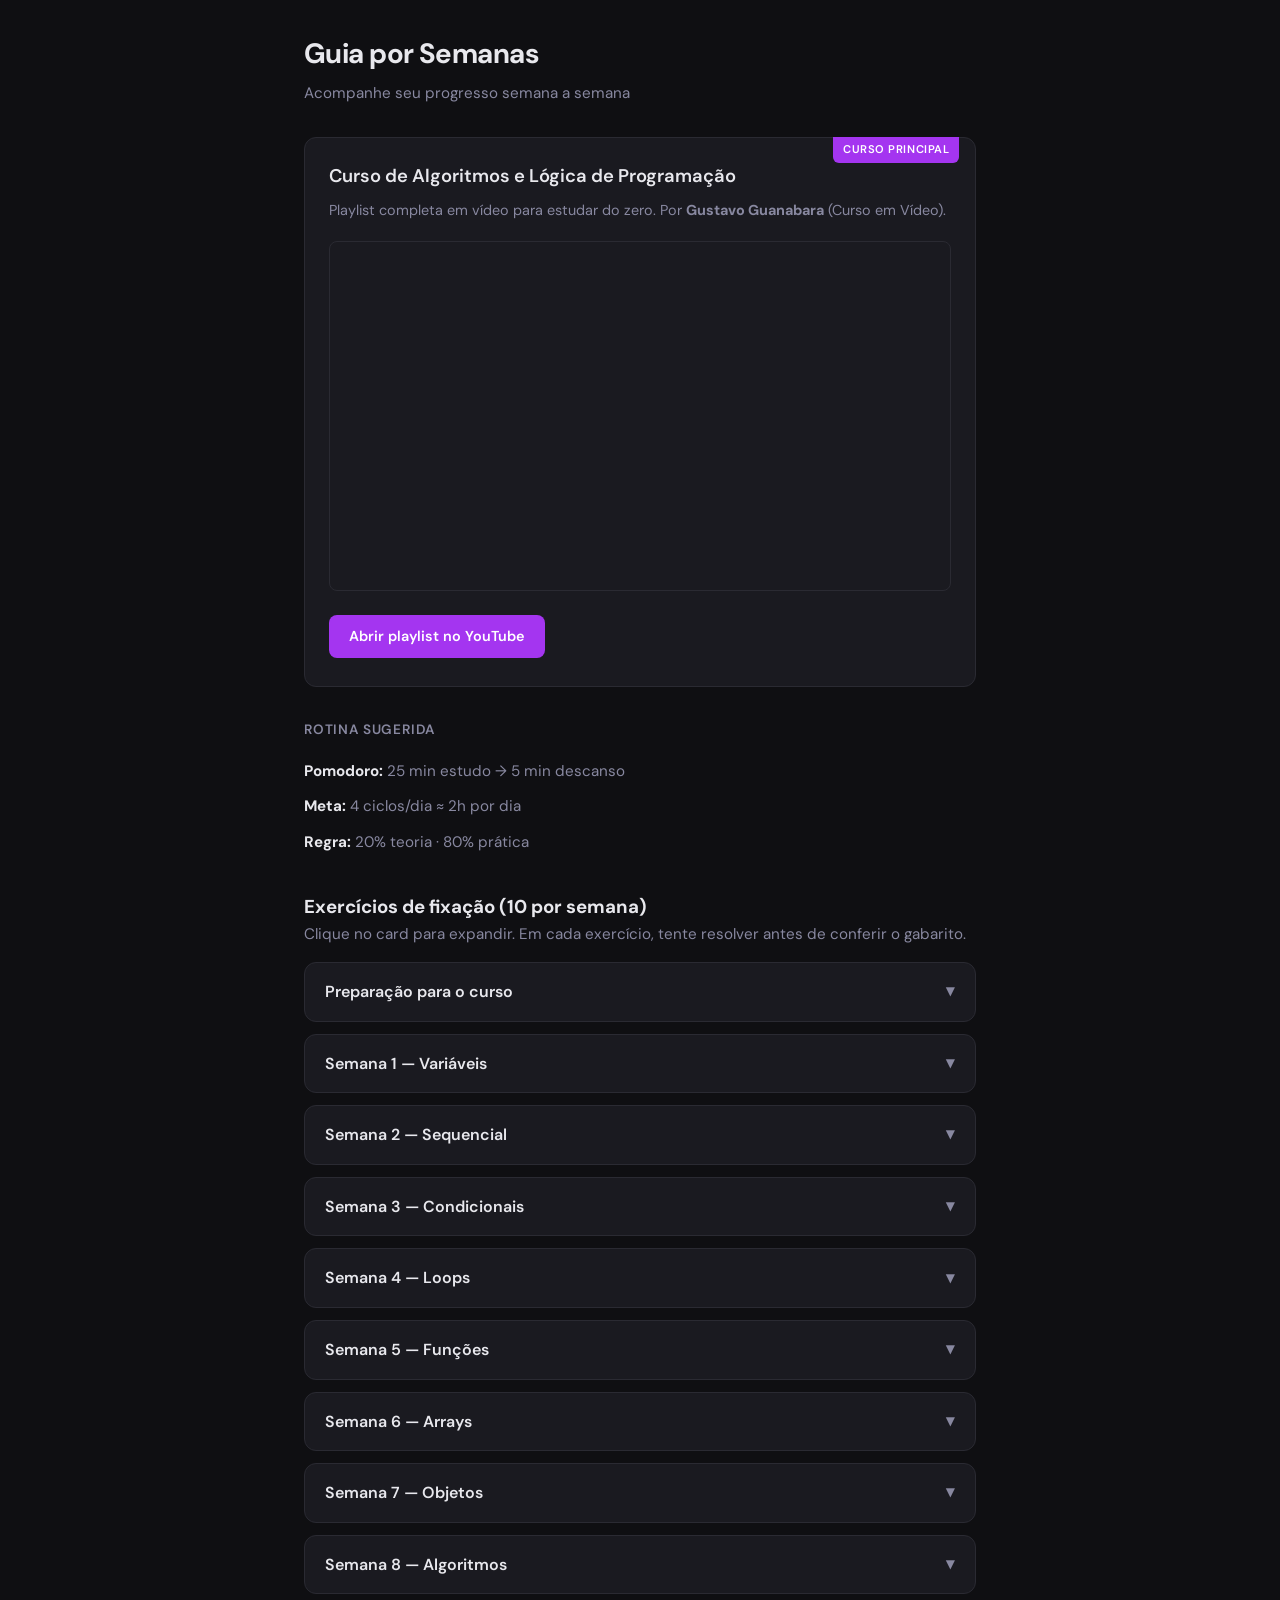
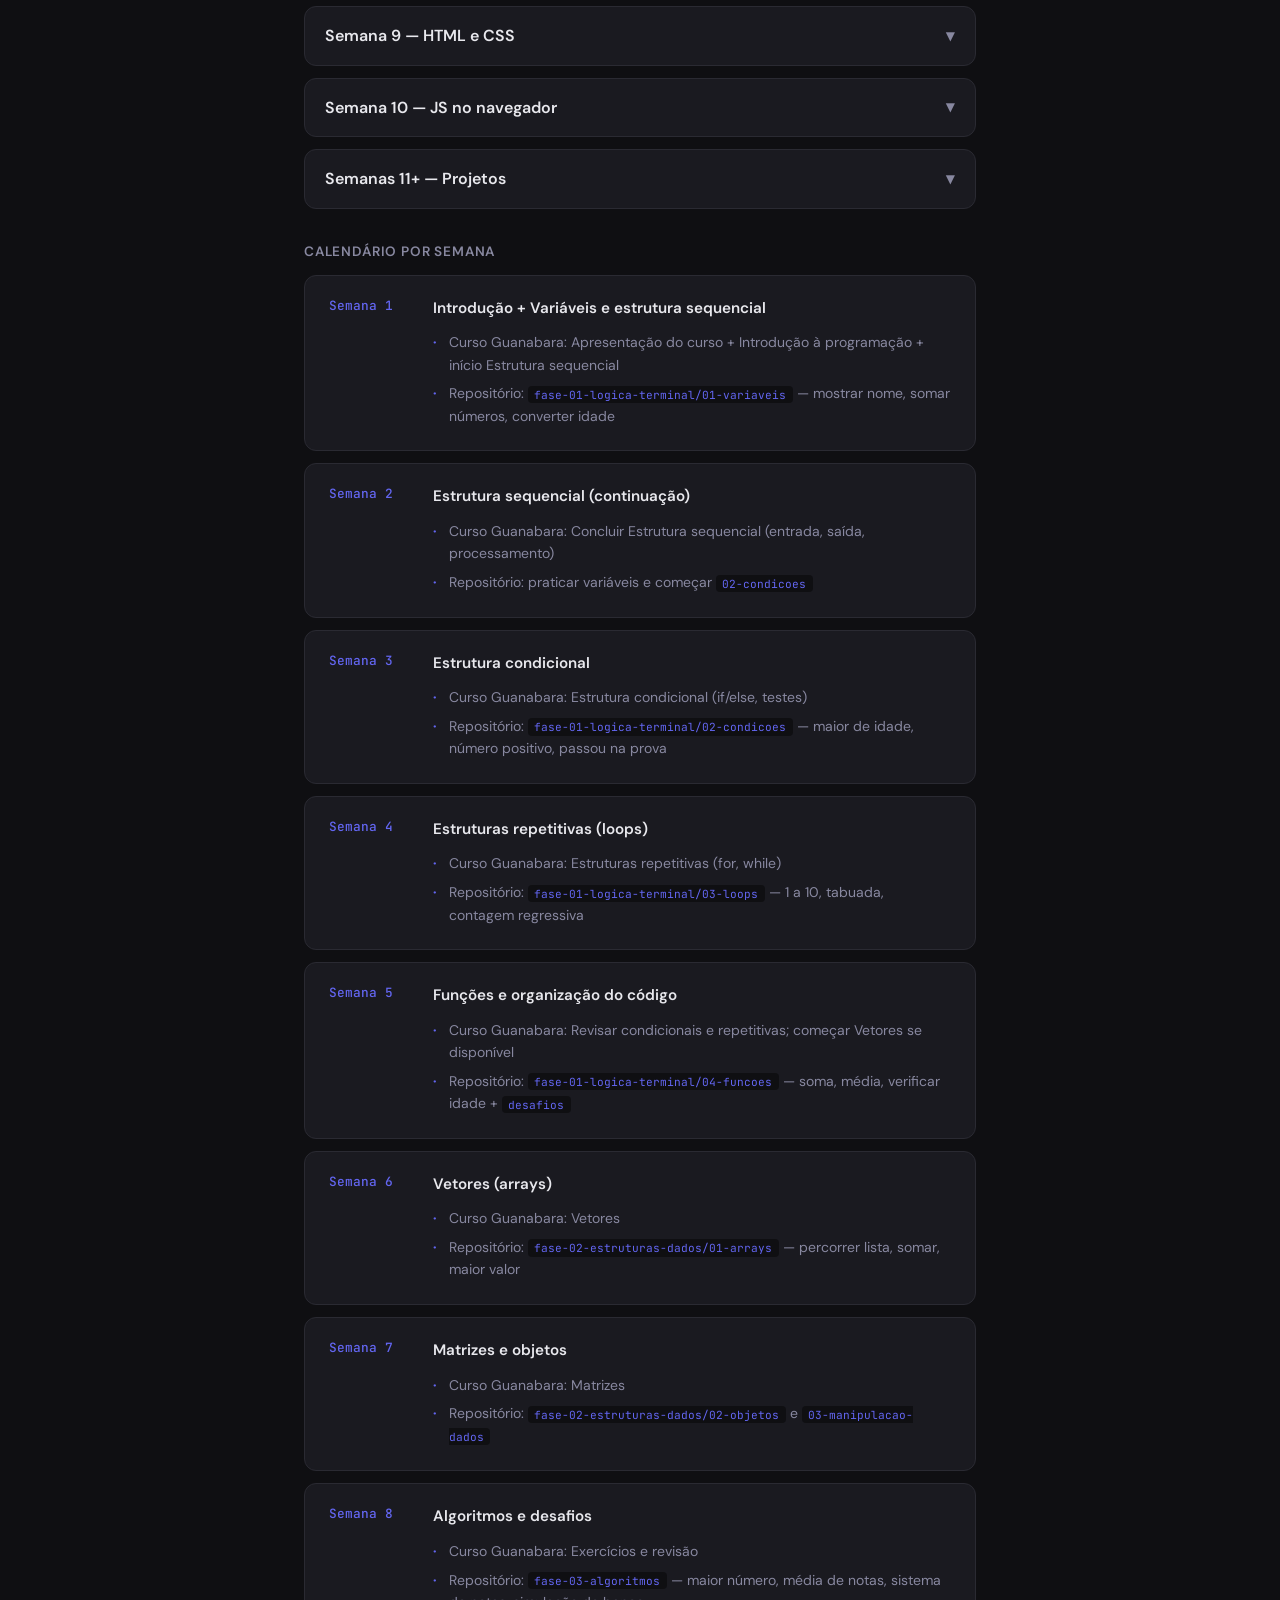
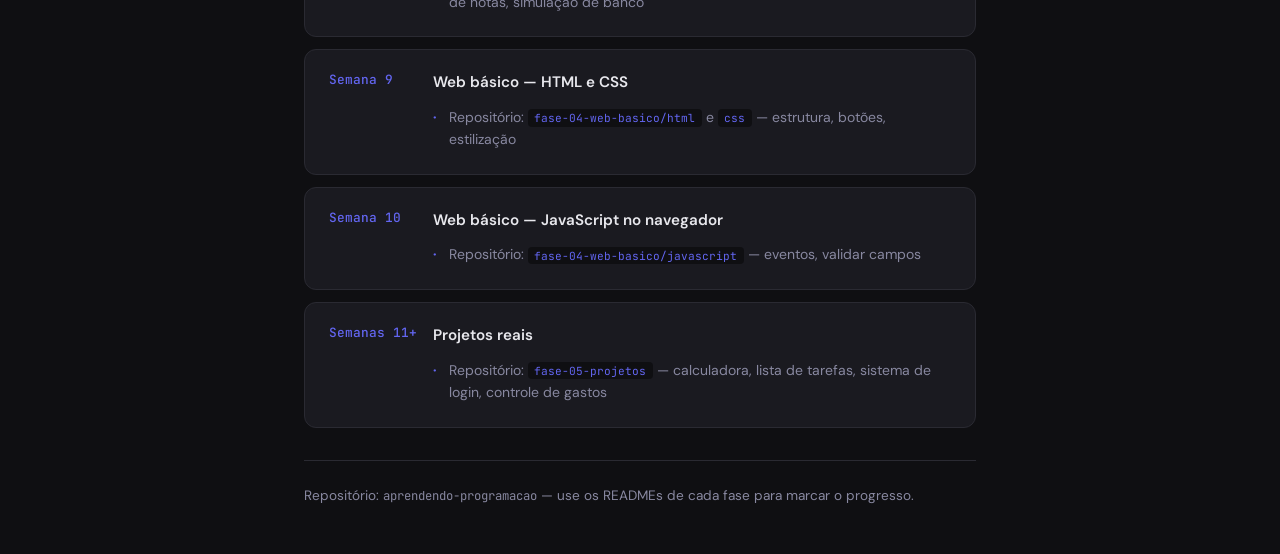
==== commit b0494f14: "Atualiza referências ao curso de Algoritmos e Lógica de Programação para "Curso Guanabara" no README" ====
--- a/aprendendo-programacao/guia-semanas/index.html
+++ b/aprendendo-programacao/guia-semanas/index.html
@@ -611,7 +611,7 @@
         <div class="semana-conteudo">
           <h4>Introdução + Variáveis e estrutura sequencial</h4>
           <ul>
-            <li>Udemy: Apresentação do curso + Introdução à programação + início Estrutura sequencial</li>
+            <li>Curso Guanabara: Apresentação do curso + Introdução à programação + início Estrutura sequencial</li>
             <li>Repositório: <code>fase-01-logica-terminal/01-variaveis</code> — mostrar nome, somar números, converter idade</li>
           </ul>
         </div>
@@ -622,7 +622,7 @@
         <div class="semana-conteudo">
           <h4>Estrutura sequencial (continuação)</h4>
           <ul>
-            <li>Udemy: Concluir Estrutura sequencial (entrada, saída, processamento)</li>
+            <li>Curso Guanabara: Concluir Estrutura sequencial (entrada, saída, processamento)</li>
             <li>Repositório: praticar variáveis e começar <code>02-condicoes</code></li>
           </ul>
         </div>
@@ -633,7 +633,7 @@
         <div class="semana-conteudo">
           <h4>Estrutura condicional</h4>
           <ul>
-            <li>Udemy: Estrutura condicional (if/else, testes)</li>
+            <li>Curso Guanabara: Estrutura condicional (if/else, testes)</li>
             <li>Repositório: <code>fase-01-logica-terminal/02-condicoes</code> — maior de idade, número positivo, passou na prova</li>
           </ul>
         </div>
@@ -644,7 +644,7 @@
         <div class="semana-conteudo">
           <h4>Estruturas repetitivas (loops)</h4>
           <ul>
-            <li>Udemy: Estruturas repetitivas (for, while)</li>
+            <li>Curso Guanabara: Estruturas repetitivas (for, while)</li>
             <li>Repositório: <code>fase-01-logica-terminal/03-loops</code> — 1 a 10, tabuada, contagem regressiva</li>
           </ul>
         </div>
@@ -655,7 +655,7 @@
         <div class="semana-conteudo">
           <h4>Funções e organização do código</h4>
           <ul>
-            <li>Udemy: Revisar condicionais e repetitivas; começar Vetores se disponível</li>
+            <li>Curso Guanabara: Revisar condicionais e repetitivas; começar Vetores se disponível</li>
             <li>Repositório: <code>fase-01-logica-terminal/04-funcoes</code> — soma, média, verificar idade + <code>desafios</code></li>
           </ul>
         </div>
@@ -666,7 +666,7 @@
         <div class="semana-conteudo">
           <h4>Vetores (arrays)</h4>
           <ul>
-            <li>Udemy: Vetores</li>
+            <li>Curso Guanabara: Vetores</li>
             <li>Repositório: <code>fase-02-estruturas-dados/01-arrays</code> — percorrer lista, somar, maior valor</li>
           </ul>
         </div>
@@ -677,7 +677,7 @@
         <div class="semana-conteudo">
           <h4>Matrizes e objetos</h4>
           <ul>
-            <li>Udemy: Matrizes</li>
+            <li>Curso Guanabara: Matrizes</li>
             <li>Repositório: <code>fase-02-estruturas-dados/02-objetos</code> e <code>03-manipulacao-dados</code></li>
           </ul>
         </div>
@@ -688,7 +688,7 @@
         <div class="semana-conteudo">
           <h4>Algoritmos e desafios</h4>
           <ul>
-            <li>Udemy: Exercícios e revisão</li>
+            <li>Curso Guanabara: Exercícios e revisão</li>
             <li>Repositório: <code>fase-03-algoritmos</code> — maior número, média de notas, sistema de notas, simulação de banco</li>
           </ul>
         </div>
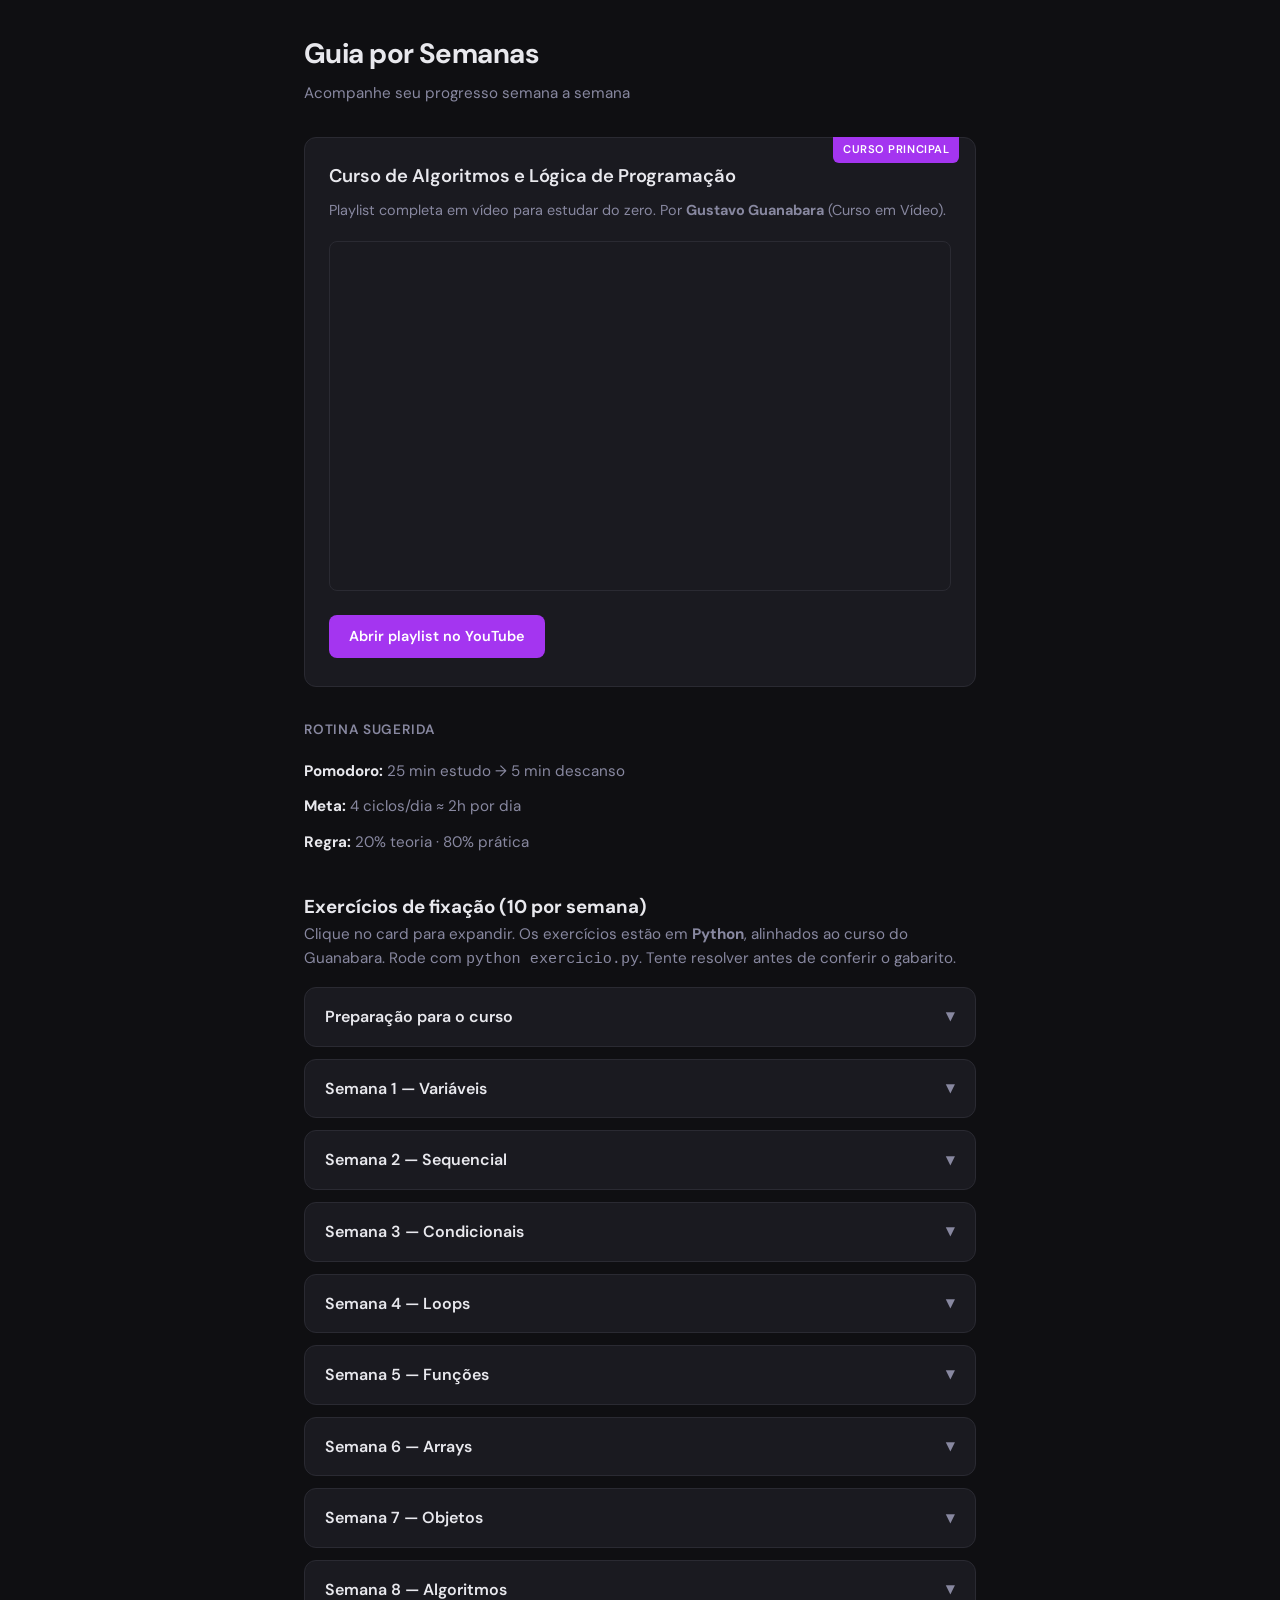
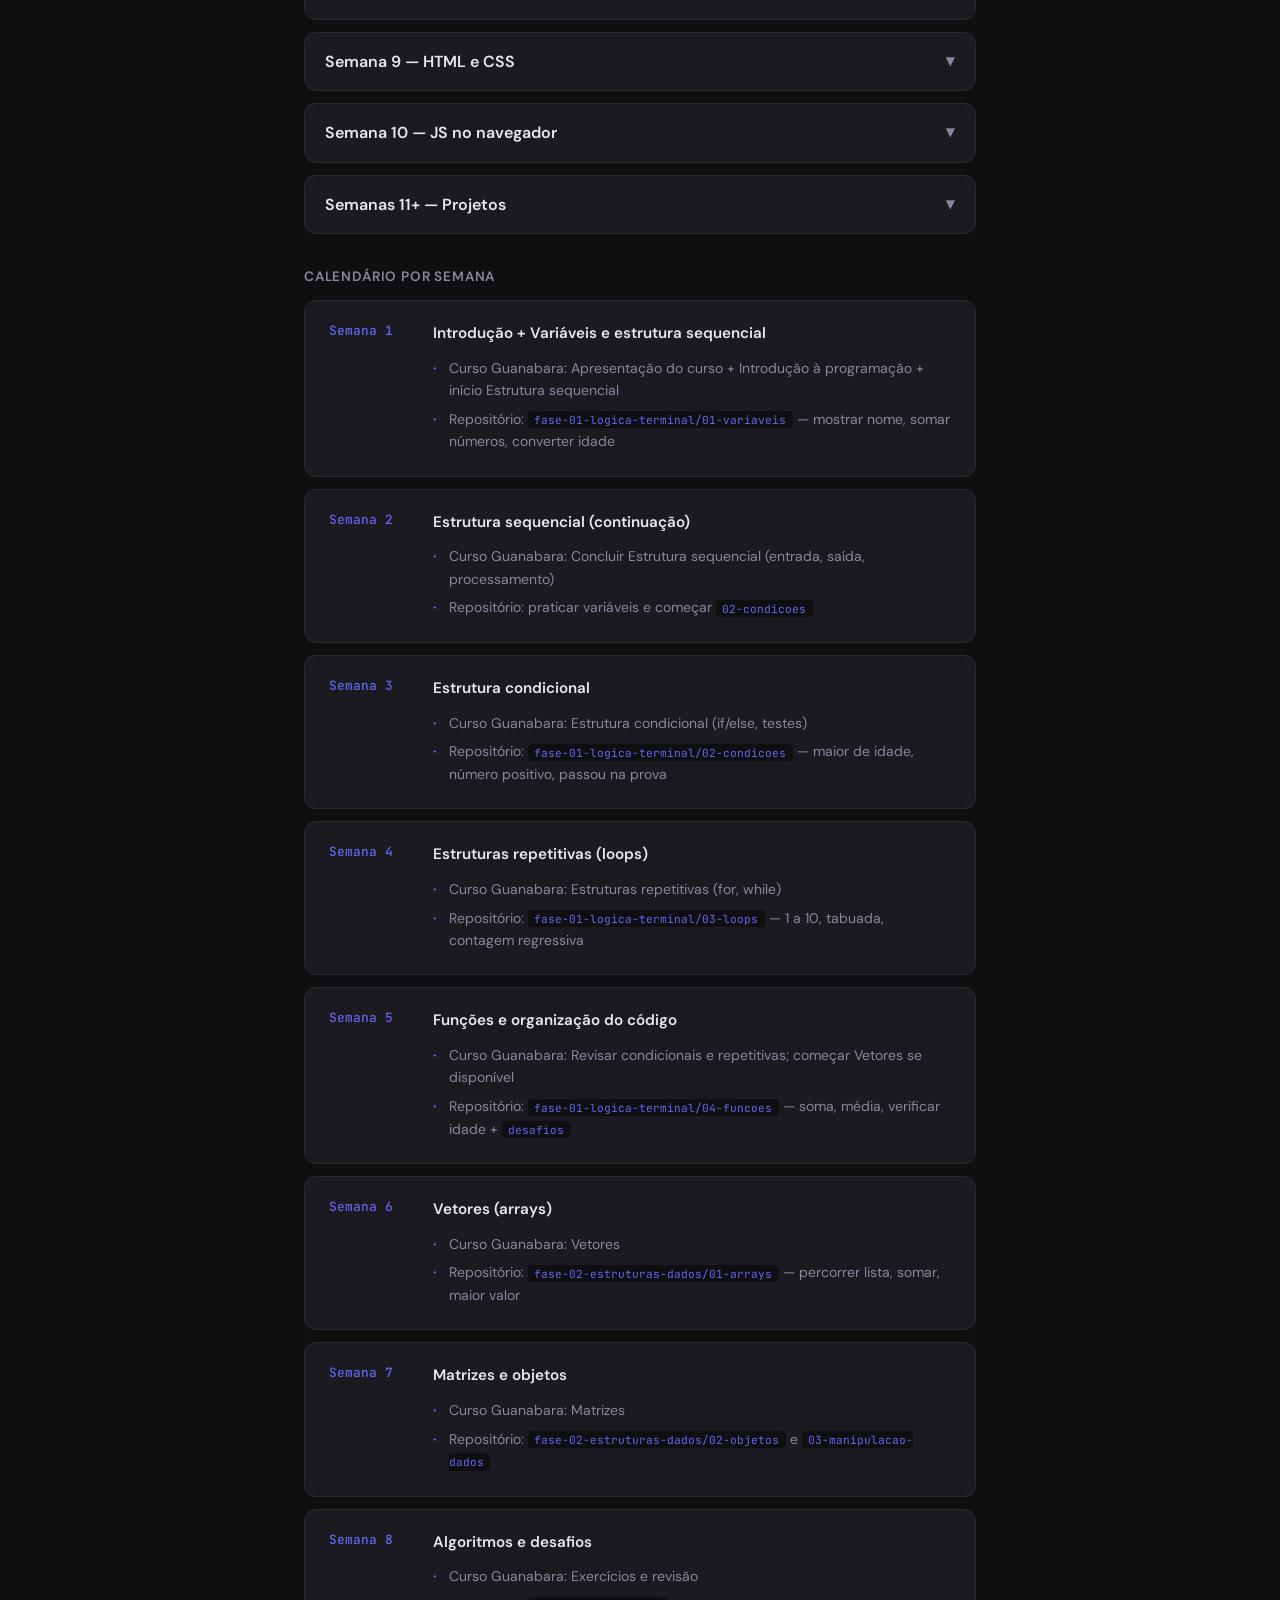
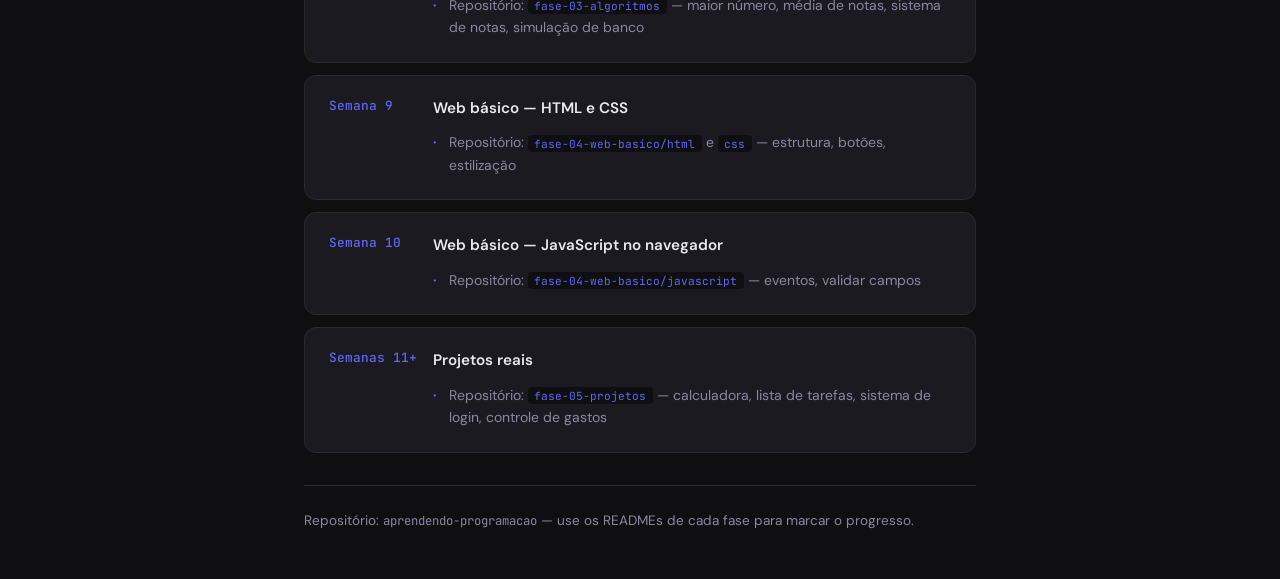
==== commit 1cede262: "Atualiza o README e a página de exercícios para refletir a mudança da ferramenta principal de Node.j" ====
--- a/aprendendo-programacao/guia-semanas/index.html
+++ b/aprendendo-programacao/guia-semanas/index.html
@@ -39,7 +39,7 @@
 
     <section class="exercicios-fixacao">
       <h3>Exercícios de fixação (10 por semana)</h3>
-      <p>Clique no card para expandir. Em cada exercício, tente resolver antes de conferir o gabarito.</p>
+      <p>Clique no card para expandir. Os exercícios estão em <strong>Python</strong>, alinhados ao curso do Guanabara. Rode com <code>python exercicio.py</code>. Tente resolver antes de conferir o gabarito.</p>
       <div class="cards-exercicios">
         <!-- Card de preparação (antes da Semana 1) -->
         <div class="card-exercicio expansivel card-preparacao" data-semana="0">
@@ -74,91 +74,95 @@
             <div class="tela-exercicios">
               <div class="mini-card-exercicio">
                 <h4 class="mini-card-titulo">Exercício 1</h4>
-                <p class="mini-card-desafio">Crie duas variáveis: <code>nome</code> e <code>idade</code>. Exiba no console a mensagem: "Olá, [nome], você tem [idade] anos."</p>
-                <button type="button" class="btn-gabarito" onclick="toggleGabarito(this)">Conferir gabarito</button>
-                <div class="gabarito"><pre><code>let nome = "João"
-let idade = 20
-console.log("Olá, " + nome + ", você tem " + idade + " anos.")</code></pre></div>
+                <p class="mini-card-desafio">Crie duas variáveis: <code>nome</code> e <code>idade</code>. Exiba a mensagem: "Olá, [nome], você tem [idade] anos."</p>
+                <button type="button" class="btn-gabarito" onclick="toggleGabarito(this)">Conferir gabarito</button>
+                <div class="gabarito"><pre><code>nome = "João"
+idade = 20
+print(f"Olá, {nome}, você tem {idade} anos.")</code></pre></div>
               </div>
               <div class="mini-card-exercicio">
                 <h4 class="mini-card-titulo">Exercício 2</h4>
                 <p class="mini-card-desafio">Declare variáveis <code>a = 10</code> e <code>b = 3</code>. Exiba a soma, a subtração e a multiplicação entre elas.</p>
                 <button type="button" class="btn-gabarito" onclick="toggleGabarito(this)">Conferir gabarito</button>
-                <div class="gabarito"><pre><code>let a = 10
-let b = 3
-console.log("Soma:", a + b)
-console.log("Subtração:", a - b)
-console.log("Multiplicação:", a * b)</code></pre></div>
+                <div class="gabarito"><pre><code>a = 10
+b = 3
+print("Soma:", a + b)
+print("Subtração:", a - b)
+print("Multiplicação:", a * b)</code></pre></div>
               </div>
               <div class="mini-card-exercicio">
                 <h4 class="mini-card-titulo">Exercício 3</h4>
                 <p class="mini-card-desafio">Calcule a área de um retângulo (base = 5, altura = 8) e exiba o resultado.</p>
                 <button type="button" class="btn-gabarito" onclick="toggleGabarito(this)">Conferir gabarito</button>
-                <div class="gabarito"><pre><code>let base = 5
-let altura = 8
-let area = base * altura
-console.log("Área do retângulo:", area)</code></pre></div>
+                <div class="gabarito"><pre><code>base = 5
+altura = 8
+area = base * altura
+print("Área do retângulo:", area)</code></pre></div>
               </div>
               <div class="mini-card-exercicio">
                 <h4 class="mini-card-titulo">Exercício 4</h4>
                 <p class="mini-card-desafio">Converta 30°C para Fahrenheit. Fórmula: F = C × 9/5 + 32.</p>
                 <button type="button" class="btn-gabarito" onclick="toggleGabarito(this)">Conferir gabarito</button>
-                <div class="gabarito"><pre><code>let celsius = 30
-let fahrenheit = celsius * 9/5 + 32
-console.log(celsius + "°C = " + fahrenheit + "°F")</code></pre></div>
+                <div class="gabarito"><pre><code>celsius = 30
+fahrenheit = celsius * 9/5 + 32
+print(f"{celsius}°C = {fahrenheit}°F")</code></pre></div>
               </div>
               <div class="mini-card-exercicio">
                 <h4 class="mini-card-titulo">Exercício 5</h4>
                 <p class="mini-card-desafio">Crie variáveis para preço (29.90) e quantidade (3). Calcule e exiba o total.</p>
                 <button type="button" class="btn-gabarito" onclick="toggleGabarito(this)">Conferir gabarito</button>
-                <div class="gabarito"><pre><code>let preco = 29.90
-let quantidade = 3
-let total = preco * quantidade
-console.log("Total: R$ " + total.toFixed(2))</code></pre></div>
+                <div class="gabarito"><pre><code>preco = 29.90
+quantidade = 3
+total = preco * quantidade
+print(f"Total: R$ {total:.2f}")</code></pre></div>
               </div>
               <div class="mini-card-exercicio">
                 <h4 class="mini-card-titulo">Exercício 6</h4>
                 <p class="mini-card-desafio">Declare <code>x = 7</code> e <code>y = 2</code>. Exiba o resultado da divisão e o resto (módulo).</p>
                 <button type="button" class="btn-gabarito" onclick="toggleGabarito(this)">Conferir gabarito</button>
-                <div class="gabarito"><pre><code>let x = 7, y = 2
-console.log("Divisão:", x / y)
-console.log("Resto (módulo):", x % y)</code></pre></div>
+                <div class="gabarito"><pre><code>x = 7
+y = 2
+print("Divisão:", x / y)
+print("Resto (módulo):", x % y)</code></pre></div>
               </div>
               <div class="mini-card-exercicio">
                 <h4 class="mini-card-titulo">Exercício 7</h4>
                 <p class="mini-card-desafio">Armazene primeiro nome e sobrenome em variáveis. Exiba o nome completo em uma única string.</p>
                 <button type="button" class="btn-gabarito" onclick="toggleGabarito(this)">Conferir gabarito</button>
-                <div class="gabarito"><pre><code>let primeiroNome = "Maria"
-let sobrenome = "Silva"
-let nomeCompleto = primeiroNome + " " + sobrenome
-console.log(nomeCompleto)</code></pre></div>
+                <div class="gabarito"><pre><code>primeiro_nome = "Maria"
+sobrenome = "Silva"
+nome_completo = primeiro_nome + " " + sobrenome
+print(nome_completo)</code></pre></div>
               </div>
               <div class="mini-card-exercicio">
                 <h4 class="mini-card-titulo">Exercício 8</h4>
                 <p class="mini-card-desafio">Dado R$ 100 e cotação 5,50, exiba quantos dólares dá.</p>
                 <button type="button" class="btn-gabarito" onclick="toggleGabarito(this)">Conferir gabarito</button>
-                <div class="gabarito"><pre><code>let reais = 100
-let cotacao = 5.50
-let dolares = reais / cotacao
-console.log("R$ " + reais + " = US$ " + dolares.toFixed(2))</code></pre></div>
+                <div class="gabarito"><pre><code>reais = 100
+cotacao = 5.50
+dolares = reais / cotacao
+print(f"R$ {reais} = US$ {dolares:.2f}")</code></pre></div>
               </div>
               <div class="mini-card-exercicio">
                 <h4 class="mini-card-titulo">Exercício 9</h4>
                 <p class="mini-card-desafio">Calcule a média das notas 8, 7 e 9. Exiba o resultado.</p>
                 <button type="button" class="btn-gabarito" onclick="toggleGabarito(this)">Conferir gabarito</button>
-                <div class="gabarito"><pre><code>let nota1 = 8, nota2 = 7, nota3 = 9
-let media = (nota1 + nota2 + nota3) / 3
-console.log("Média:", media.toFixed(1))</code></pre></div>
+                <div class="gabarito"><pre><code>nota1 = 8
+nota2 = 7
+nota3 = 9
+media = (nota1 + nota2 + nota3) / 3
+print(f"Média: {media:.1f}")</code></pre></div>
               </div>
               <div class="mini-card-exercicio">
                 <h4 class="mini-card-titulo">Exercício 10</h4>
                 <p class="mini-card-desafio">Troque os valores de <code>p = 1</code> e <code>q = 2</code> (sem digitar números de novo). Depois exiba p e q.</p>
                 <button type="button" class="btn-gabarito" onclick="toggleGabarito(this)">Conferir gabarito</button>
-                <div class="gabarito"><pre><code>let p = 1, q = 2
-let temp = p
+                <div class="gabarito"><pre><code>p = 1
+q = 2
+temp = p
 p = q
 q = temp
-console.log("p =", p, "q =", q)</code></pre></div>
+print("p =", p, "q =", q)</code></pre></div>
               </div>
             </div>
           </div>
@@ -171,38 +175,39 @@
           </div>
           <div class="card-conteudo">
             <div class="tela-exercicios">
-              <div class="mini-card-exercicio"><h4 class="mini-card-titulo">Exercício 1</h4><p class="mini-card-desafio">Calcule o perímetro de um quadrado de lado 6 e exiba.</p><button type="button" class="btn-gabarito" onclick="toggleGabarito(this)">Conferir gabarito</button><div class="gabarito"><pre><code>let lado = 6
-let perimetro = 4 * lado
-console.log("Perímetro:", perimetro)</code></pre></div></div>
-              <div class="mini-card-exercicio"><h4 class="mini-card-titulo">Exercício 2</h4><p class="mini-card-desafio">Dado o raio 5, calcule a área do círculo (π × r²). Use Math.PI.</p><button type="button" class="btn-gabarito" onclick="toggleGabarito(this)">Conferir gabarito</button><div class="gabarito"><pre><code>let raio = 5
-let area = Math.PI * raio * raio
-console.log("Área do círculo:", area.toFixed(2))</code></pre></div></div>
-              <div class="mini-card-exercicio"><h4 class="mini-card-titulo">Exercício 3</h4><p class="mini-card-desafio">Converta 3600 segundos em horas e exiba (ex: "1 hora(s)").</p><button type="button" class="btn-gabarito" onclick="toggleGabarito(this)">Conferir gabarito</button><div class="gabarito"><pre><code>let segundos = 3600
-let horas = segundos / 3600
-console.log(horas + " hora(s)")</code></pre></div></div>
-              <div class="mini-card-exercicio"><h4 class="mini-card-titulo">Exercício 4</h4><p class="mini-card-desafio">Dado salário bruto 3000 e desconto 10%, exiba o salário líquido.</p><button type="button" class="btn-gabarito" onclick="toggleGabarito(this)">Conferir gabarito</button><div class="gabarito"><pre><code>let salarioBruto = 3000
-let desconto = 0.10
-let salarioLiquido = salarioBruto * (1 - desconto)
-console.log("Salário líquido: R$", salarioLiquido)</code></pre></div></div>
-              <div class="mini-card-exercicio"><h4 class="mini-card-titulo">Exercício 5</h4><p class="mini-card-desafio">Calcule o aumento de 15% sobre um preço 100 e exiba o novo preço.</p><button type="button" class="btn-gabarito" onclick="toggleGabarito(this)">Conferir gabarito</button><div class="gabarito"><pre><code>let preco = 100
-let aumento = 0.15
-let novoPreco = preco * (1 + aumento)
-console.log("Novo preço: R$", novoPreco)</code></pre></div></div>
-              <div class="mini-card-exercicio"><h4 class="mini-card-titulo">Exercício 6</h4><p class="mini-card-desafio">Dados dois números, exiba o maior (sem usar if).</p><button type="button" class="btn-gabarito" onclick="toggleGabarito(this)">Conferir gabarito</button><div class="gabarito"><pre><code>let a = 12, b = 8
-let maior = a > b ? a : b
-console.log("Maior:", maior)</code></pre></div></div>
-              <div class="mini-card-exercicio"><h4 class="mini-card-titulo">Exercício 7</h4><p class="mini-card-desafio">Calcule quantos litros um carro gasta em 400 km se faz 12 km/l.</p><button type="button" class="btn-gabarito" onclick="toggleGabarito(this)">Conferir gabarito</button><div class="gabarito"><pre><code>let distancia = 400, kmPorLitro = 12
-let litros = distancia / kmPorLitro
-console.log("Litros:", litros.toFixed(2))</code></pre></div></div>
-              <div class="mini-card-exercicio"><h4 class="mini-card-titulo">Exercício 8</h4><p class="mini-card-desafio">Dado um valor em metros, exiba o equivalente em centímetros.</p><button type="button" class="btn-gabarito" onclick="toggleGabarito(this)">Conferir gabarito</button><div class="gabarito"><pre><code>let metros = 2.5
-let centimetros = metros * 100
-console.log(metros + " m = " + centimetros + " cm")</code></pre></div></div>
-              <div class="mini-card-exercicio"><h4 class="mini-card-titulo">Exercício 9</h4><p class="mini-card-desafio">Calcule o IMC: massa 70 kg, altura 1,75 m. Fórmula: IMC = massa / (altura × altura).</p><button type="button" class="btn-gabarito" onclick="toggleGabarito(this)">Conferir gabarito</button><div class="gabarito"><pre><code>let massa = 70, altura = 1.75
-let imc = massa / (altura * altura)
-console.log("IMC:", imc.toFixed(2))</code></pre></div></div>
-              <div class="mini-card-exercicio"><h4 class="mini-card-titulo">Exercício 10</h4><p class="mini-card-desafio">Exiba o dobro e o triplo de um número armazenado em uma variável.</p><button type="button" class="btn-gabarito" onclick="toggleGabarito(this)">Conferir gabarito</button><div class="gabarito"><pre><code>let num = 5
-console.log("Dobro:", num * 2)
-console.log("Triplo:", num * 3)</code></pre></div></div>
+              <div class="mini-card-exercicio"><h4 class="mini-card-titulo">Exercício 1</h4><p class="mini-card-desafio">Calcule o perímetro de um quadrado de lado 6 e exiba.</p><button type="button" class="btn-gabarito" onclick="toggleGabarito(this)">Conferir gabarito</button><div class="gabarito"><pre><code>lado = 6
+perimetro = 4 * lado
+print("Perímetro:", perimetro)</code></pre></div></div>
+              <div class="mini-card-exercicio"><h4 class="mini-card-titulo">Exercício 2</h4><p class="mini-card-desafio">Dado o raio 5, calcule a área do círculo (π × r²). Use o módulo <code>math</code>.</p><button type="button" class="btn-gabarito" onclick="toggleGabarito(this)">Conferir gabarito</button><div class="gabarito"><pre><code>import math
+raio = 5
+area = math.pi * raio * raio
+print(f"Área do círculo: {area:.2f}")</code></pre></div></div>
+              <div class="mini-card-exercicio"><h4 class="mini-card-titulo">Exercício 3</h4><p class="mini-card-desafio">Converta 3600 segundos em horas e exiba (ex: "1 hora(s)").</p><button type="button" class="btn-gabarito" onclick="toggleGabarito(this)">Conferir gabarito</button><div class="gabarito"><pre><code>segundos = 3600
+horas = segundos / 3600
+print(horas + " hora(s)")</code></pre></div></div>
+              <div class="mini-card-exercicio"><h4 class="mini-card-titulo">Exercício 4</h4><p class="mini-card-desafio">Dado salário bruto 3000 e desconto 10%, exiba o salário líquido.</p><button type="button" class="btn-gabarito" onclick="toggleGabarito(this)">Conferir gabarito</button><div class="gabarito"><pre><code>salarioBruto = 3000
+desconto = 0.10
+salarioLiquido = salarioBruto * (1 - desconto)
+print("Salário líquido: R$", salarioLiquido)</code></pre></div></div>
+              <div class="mini-card-exercicio"><h4 class="mini-card-titulo">Exercício 5</h4><p class="mini-card-desafio">Calcule o aumento de 15% sobre um preço 100 e exiba o novo preço.</p><button type="button" class="btn-gabarito" onclick="toggleGabarito(this)">Conferir gabarito</button><div class="gabarito"><pre><code>preco = 100
+aumento = 0.15
+novoPreco = preco * (1 + aumento)
+print("Novo preço: R$", novoPreco)</code></pre></div></div>
+              <div class="mini-card-exercicio"><h4 class="mini-card-titulo">Exercício 6</h4><p class="mini-card-desafio">Dados dois números, exiba o maior (sem usar if).</p><button type="button" class="btn-gabarito" onclick="toggleGabarito(this)">Conferir gabarito</button><div class="gabarito"><pre><code>a = 12, b = 8
+maior = a if a > b else b
+print("Maior:", maior)</code></pre></div></div>
+              <div class="mini-card-exercicio"><h4 class="mini-card-titulo">Exercício 7</h4><p class="mini-card-desafio">Calcule quantos litros um carro gasta em 400 km se faz 12 km/l.</p><button type="button" class="btn-gabarito" onclick="toggleGabarito(this)">Conferir gabarito</button><div class="gabarito"><pre><code>distancia = 400, kmPorLitro = 12
+litros = distancia / kmPorLitro
+print(f"Litros: {litros:.2f}")</code></pre></div></div>
+              <div class="mini-card-exercicio"><h4 class="mini-card-titulo">Exercício 8</h4><p class="mini-card-desafio">Dado um valor em metros, exiba o equivalente em centímetros.</p><button type="button" class="btn-gabarito" onclick="toggleGabarito(this)">Conferir gabarito</button><div class="gabarito"><pre><code>metros = 2.5
+centimetros = metros * 100
+print(metros + " m = " + centimetros + " cm")</code></pre></div></div>
+              <div class="mini-card-exercicio"><h4 class="mini-card-titulo">Exercício 9</h4><p class="mini-card-desafio">Calcule o IMC: massa 70 kg, altura 1,75 m. Fórmula: IMC = massa / (altura × altura).</p><button type="button" class="btn-gabarito" onclick="toggleGabarito(this)">Conferir gabarito</button><div class="gabarito"><pre><code>massa = 70, altura = 1.75
+imc = massa / (altura * altura)
+print(f"IMC: {imc:.2f}")</code></pre></div></div>
+              <div class="mini-card-exercicio"><h4 class="mini-card-titulo">Exercício 10</h4><p class="mini-card-desafio">Exiba o dobro e o triplo de um número armazenado em uma variável.</p><button type="button" class="btn-gabarito" onclick="toggleGabarito(this)">Conferir gabarito</button><div class="gabarito"><pre><code>num = 5
+print("Dobro:", num * 2)
+print("Triplo:", num * 3)</code></pre></div></div>
             </div>
           </div>
         </div>
@@ -214,41 +219,41 @@
           </div>
           <div class="card-conteudo">
             <div class="tela-exercicios">
-              <div class="mini-card-exercicio"><h4 class="mini-card-titulo">Exercício 1</h4><p class="mini-card-desafio">Dada uma idade, exiba "Maior de idade" ou "Menor de idade".</p><button type="button" class="btn-gabarito" onclick="toggleGabarito(this)">Conferir gabarito</button><div class="gabarito"><pre><code>let idade = 17
-if (idade >= 18) console.log("Maior de idade")
-else console.log("Menor de idade")</code></pre></div></div>
-              <div class="mini-card-exercicio"><h4 class="mini-card-titulo">Exercício 2</h4><p class="mini-card-desafio">Dado um número, exiba "Positivo", "Negativo" ou "Zero".</p><button type="button" class="btn-gabarito" onclick="toggleGabarito(this)">Conferir gabarito</button><div class="gabarito"><pre><code>let num = -5
-if (num > 0) console.log("Positivo")
-else if (num < 0) console.log("Negativo")
-else console.log("Zero")</code></pre></div></div>
-              <div class="mini-card-exercicio"><h4 class="mini-card-titulo">Exercício 3</h4><p class="mini-card-desafio">Dada uma nota (0 a 10), exiba "Aprovado" se ≥ 7, senão "Reprovado".</p><button type="button" class="btn-gabarito" onclick="toggleGabarito(this)">Conferir gabarito</button><div class="gabarito"><pre><code>let nota = 6.5
-if (nota >= 7) console.log("Aprovado")
-else console.log("Reprovado")</code></pre></div></div>
-              <div class="mini-card-exercicio"><h4 class="mini-card-titulo">Exercício 4</h4><p class="mini-card-desafio">Verifique se um número é par (exiba "Par" ou "Ímpar"). Use resto da divisão por 2.</p><button type="button" class="btn-gabarito" onclick="toggleGabarito(this)">Conferir gabarito</button><div class="gabarito"><pre><code>let n = 10
-if (n % 2 === 0) console.log("Par")
-else console.log("Ímpar")</code></pre></div></div>
-              <div class="mini-card-exercicio"><h4 class="mini-card-titulo">Exercício 5</h4><p class="mini-card-desafio">Dados dois números, exiba o maior (ou "Iguais" se forem iguais).</p><button type="button" class="btn-gabarito" onclick="toggleGabarito(this)">Conferir gabarito</button><div class="gabarito"><pre><code>let a = 10, b = 10
-if (a > b) console.log("Maior:", a)
-else if (b > a) console.log("Maior:", b)
-else console.log("Iguais")</code></pre></div></div>
-              <div class="mini-card-exercicio"><h4 class="mini-card-titulo">Exercício 6</h4><p class="mini-card-desafio">Dada a média, exiba: "Aprovado" (≥7), "Recuperação" (≥5 e &lt;7) ou "Reprovado" (&lt;5).</p><button type="button" class="btn-gabarito" onclick="toggleGabarito(this)">Conferir gabarito</button><div class="gabarito"><pre><code>let media = 5.5
-if (media >= 7) console.log("Aprovado")
-else if (media >= 5) console.log("Recuperação")
-else console.log("Reprovado")</code></pre></div></div>
-              <div class="mini-card-exercicio"><h4 class="mini-card-titulo">Exercício 7</h4><p class="mini-card-desafio">Verifique se um ano é bissexto. Regra: divisível por 400, ou (por 4 e não por 100).</p><button type="button" class="btn-gabarito" onclick="toggleGabarito(this)">Conferir gabarito</button><div class="gabarito"><pre><code>let ano = 2024
-if (ano % 400 === 0 || (ano % 4 === 0 && ano % 100 !== 0))
-  console.log("Bissexto")
-else console.log("Não é bissexto")</code></pre></div></div>
-              <div class="mini-card-exercicio"><h4 class="mini-card-titulo">Exercício 8</h4><p class="mini-card-desafio">Dado um número, exiba "É múltiplo de 5" ou "Não é múltiplo de 5".</p><button type="button" class="btn-gabarito" onclick="toggleGabarito(this)">Conferir gabarito</button><div class="gabarito"><pre><code>let num = 25
-if (num % 5 === 0) console.log("É múltiplo de 5")
-else console.log("Não é múltiplo de 5")</code></pre></div></div>
-              <div class="mini-card-exercicio"><h4 class="mini-card-titulo">Exercício 9</h4><p class="mini-card-desafio">Simule login: usuário "admin" e senha "123". Se corretos, "Acesso permitido"; senão "Acesso negado".</p><button type="button" class="btn-gabarito" onclick="toggleGabarito(this)">Conferir gabarito</button><div class="gabarito"><pre><code>let usuario = "admin", senha = "123"
-if (usuario === "admin" && senha === "123")
-  console.log("Acesso permitido")
-else console.log("Acesso negado")</code></pre></div></div>
-              <div class="mini-card-exercicio"><h4 class="mini-card-titulo">Exercício 10</h4><p class="mini-card-desafio">Dado o preço, se for maior que 100 exiba "Caro", senão "Barato".</p><button type="button" class="btn-gabarito" onclick="toggleGabarito(this)">Conferir gabarito</button><div class="gabarito"><pre><code>let preco = 150
-if (preco > 100) console.log("Caro")
-else console.log("Barato")</code></pre></div></div>
+              <div class="mini-card-exercicio"><h4 class="mini-card-titulo">Exercício 1</h4><p class="mini-card-desafio">Dada uma idade, exiba "Maior de idade" ou "Menor de idade".</p><button type="button" class="btn-gabarito" onclick="toggleGabarito(this)">Conferir gabarito</button><div class="gabarito"><pre><code>idade = 17
+if idade >= 18: print("Maior de idade")
+else: print("Menor de idade")</code></pre></div></div>
+              <div class="mini-card-exercicio"><h4 class="mini-card-titulo">Exercício 2</h4><p class="mini-card-desafio">Dado um número, exiba "Positivo", "Negativo" ou "Zero".</p><button type="button" class="btn-gabarito" onclick="toggleGabarito(this)">Conferir gabarito</button><div class="gabarito"><pre><code>num = -5
+if num > 0: print("Positivo")
+elif num < 0: print("Negativo")
+else: print("Zero")</code></pre></div></div>
+              <div class="mini-card-exercicio"><h4 class="mini-card-titulo">Exercício 3</h4><p class="mini-card-desafio">Dada uma nota (0 a 10), exiba "Aprovado" se ≥ 7, senão "Reprovado".</p><button type="button" class="btn-gabarito" onclick="toggleGabarito(this)">Conferir gabarito</button><div class="gabarito"><pre><code>nota = 6.5
+if nota >= 7: print("Aprovado")
+else: print("Reprovado")</code></pre></div></div>
+              <div class="mini-card-exercicio"><h4 class="mini-card-titulo">Exercício 4</h4><p class="mini-card-desafio">Verifique se um número é par (exiba "Par" ou "Ímpar"). Use resto da divisão por 2.</p><button type="button" class="btn-gabarito" onclick="toggleGabarito(this)">Conferir gabarito</button><div class="gabarito"><pre><code>n = 10
+if n % 2 == 0: print("Par")
+else: print("Ímpar")</code></pre></div></div>
+              <div class="mini-card-exercicio"><h4 class="mini-card-titulo">Exercício 5</h4><p class="mini-card-desafio">Dados dois números, exiba o maior (ou "Iguais" se forem iguais).</p><button type="button" class="btn-gabarito" onclick="toggleGabarito(this)">Conferir gabarito</button><div class="gabarito"><pre><code>a = 10, b = 10
+if a > b: print("Maior:", a)
+elif b > a: print("Maior:", b)
+else: print("Iguais")</code></pre></div></div>
+              <div class="mini-card-exercicio"><h4 class="mini-card-titulo">Exercício 6</h4><p class="mini-card-desafio">Dada a média, exiba: "Aprovado" (≥7), "Recuperação" (≥5 e &lt;7) ou "Reprovado" (&lt;5).</p><button type="button" class="btn-gabarito" onclick="toggleGabarito(this)">Conferir gabarito</button><div class="gabarito"><pre><code>media = 5.5
+if media >= 7: print("Aprovado")
+elif media >= 5: print("Recuperação")
+else: print("Reprovado")</code></pre></div></div>
+              <div class="mini-card-exercicio"><h4 class="mini-card-titulo">Exercício 7</h4><p class="mini-card-desafio">Verifique se um ano é bissexto. Regra: divisível por 400, ou (por 4 e não por 100).</p><button type="button" class="btn-gabarito" onclick="toggleGabarito(this)">Conferir gabarito</button><div class="gabarito"><pre><code>ano = 2024
+if ano % 400 == 0 or (ano % 4 == 0 and ano % 100 != 0):
+  print("Bissexto")
+else print("Não é bissexto")</code></pre></div></div>
+              <div class="mini-card-exercicio"><h4 class="mini-card-titulo">Exercício 8</h4><p class="mini-card-desafio">Dado um número, exiba "É múltiplo de 5" ou "Não é múltiplo de 5".</p><button type="button" class="btn-gabarito" onclick="toggleGabarito(this)">Conferir gabarito</button><div class="gabarito"><pre><code>num = 25
+if num % 5 == 0: print("É múltiplo de 5")
+else print("Não é múltiplo de 5")</code></pre></div></div>
+              <div class="mini-card-exercicio"><h4 class="mini-card-titulo">Exercício 9</h4><p class="mini-card-desafio">Simule login: usuário "admin" e senha "123". Se corretos, "Acesso permitido"; senão "Acesso negado".</p><button type="button" class="btn-gabarito" onclick="toggleGabarito(this)">Conferir gabarito</button><div class="gabarito"><pre><code>usuario = "admin", senha = "123"
+if usuario == "admin" and senha == "123":
+  print("Acesso permitido")
+else print("Acesso negado")</code></pre></div></div>
+              <div class="mini-card-exercicio"><h4 class="mini-card-titulo">Exercício 10</h4><p class="mini-card-desafio">Dado o preço, se for maior que 100 exiba "Caro", senão "Barato".</p><button type="button" class="btn-gabarito" onclick="toggleGabarito(this)">Conferir gabarito</button><div class="gabarito"><pre><code>preco = 150
+if preco > 100: print("Caro")
+else: print("Barato")</code></pre></div></div>
             </div>
           </div>
         </div>
@@ -260,25 +265,34 @@
           </div>
           <div class="card-conteudo">
             <div class="tela-exercicios">
-              <div class="mini-card-exercicio"><h4 class="mini-card-titulo">Exercício 1</h4><p class="mini-card-desafio">Exiba os números de 1 até 10, um por linha.</p><button type="button" class="btn-gabarito" onclick="toggleGabarito(this)">Conferir gabarito</button><div class="gabarito"><pre><code>for (let i = 1; i <= 10; i++) console.log(i)</code></pre></div></div>
-              <div class="mini-card-exercicio"><h4 class="mini-card-titulo">Exercício 2</h4><p class="mini-card-desafio">Exiba a tabuada do 7 (7 × 1 até 7 × 10).</p><button type="button" class="btn-gabarito" onclick="toggleGabarito(this)">Conferir gabarito</button><div class="gabarito"><pre><code>let n = 7
-for (let i = 1; i <= 10; i++)
-  console.log(n + " x " + i + " = " + (n * i))</code></pre></div></div>
-              <div class="mini-card-exercicio"><h4 class="mini-card-titulo">Exercício 3</h4><p class="mini-card-desafio">Contagem regressiva de 10 até 1 e exiba "Fogo!".</p><button type="button" class="btn-gabarito" onclick="toggleGabarito(this)">Conferir gabarito</button><div class="gabarito"><pre><code>for (let i = 10; i >= 1; i--) console.log(i)
-console.log("Fogo!")</code></pre></div></div>
-              <div class="mini-card-exercicio"><h4 class="mini-card-titulo">Exercício 4</h4><p class="mini-card-desafio">Some todos os números de 1 a 100 e exiba o resultado.</p><button type="button" class="btn-gabarito" onclick="toggleGabarito(this)">Conferir gabarito</button><div class="gabarito"><pre><code>let soma = 0
-for (let i = 1; i <= 100; i++) soma += i
-console.log("Soma de 1 a 100:", soma)</code></pre></div></div>
-              <div class="mini-card-exercicio"><h4 class="mini-card-titulo">Exercício 5</h4><p class="mini-card-desafio">Exiba apenas os números pares entre 0 e 20.</p><button type="button" class="btn-gabarito" onclick="toggleGabarito(this)">Conferir gabarito</button><div class="gabarito"><pre><code>for (let i = 0; i <= 20; i += 2) console.log(i)</code></pre></div></div>
-              <div class="mini-card-exercicio"><h4 class="mini-card-titulo">Exercício 6</h4><p class="mini-card-desafio">Exiba os 10 primeiros múltiplos de 3 (3, 6, 9, ...).</p><button type="button" class="btn-gabarito" onclick="toggleGabarito(this)">Conferir gabarito</button><div class="gabarito"><pre><code>for (let i = 1; i <= 10; i++) console.log(3 * i)</code></pre></div></div>
-              <div class="mini-card-exercicio"><h4 class="mini-card-titulo">Exercício 7</h4><p class="mini-card-desafio">Calcule o fatorial de 5 (5! = 120).</p><button type="button" class="btn-gabarito" onclick="toggleGabarito(this)">Conferir gabarito</button><div class="gabarito"><pre><code>let n = 5, fatorial = 1
-for (let i = n; i >= 1; i--) fatorial *= i
-console.log("5! =", fatorial)</code></pre></div></div>
-              <div class="mini-card-exercicio"><h4 class="mini-card-titulo">Exercício 8</h4><p class="mini-card-desafio">Use um loop para exibir "Olá" 5 vezes.</p><button type="button" class="btn-gabarito" onclick="toggleGabarito(this)">Conferir gabarito</button><div class="gabarito"><pre><code>for (let i = 0; i < 5; i++) console.log("Olá")</code></pre></div></div>
-              <div class="mini-card-exercicio"><h4 class="mini-card-titulo">Exercício 9</h4><p class="mini-card-desafio">Exiba os números de 20 até 10 (ordem decrescente).</p><button type="button" class="btn-gabarito" onclick="toggleGabarito(this)">Conferir gabarito</button><div class="gabarito"><pre><code>for (let i = 20; i >= 10; i--) console.log(i)</code></pre></div></div>
-              <div class="mini-card-exercicio"><h4 class="mini-card-titulo">Exercício 10</h4><p class="mini-card-desafio">Some apenas os números ímpares de 1 a 50 e exiba.</p><button type="button" class="btn-gabarito" onclick="toggleGabarito(this)">Conferir gabarito</button><div class="gabarito"><pre><code>let soma = 0
-for (let i = 1; i <= 50; i += 2) soma += i
-console.log("Soma dos ímpares:", soma)</code></pre></div></div>
+              <div class="mini-card-exercicio"><h4 class="mini-card-titulo">Exercício 1</h4><p class="mini-card-desafio">Exiba os números de 1 até 10, um por linha.</p><button type="button" class="btn-gabarito" onclick="toggleGabarito(this)">Conferir gabarito</button><div class="gabarito"><pre><code>for i in range(1, 11):
+    print(i)</code></pre></div></div>
+              <div class="mini-card-exercicio"><h4 class="mini-card-titulo">Exercício 2</h4><p class="mini-card-desafio">Exiba a tabuada do 7 (7 × 1 até 7 × 10).</p><button type="button" class="btn-gabarito" onclick="toggleGabarito(this)">Conferir gabarito</button><div class="gabarito"><pre><code>n = 7
+for i in range(1, 11):
+    print(f"{n} x {i} = {n * i}")</code></pre></div></div>
+              <div class="mini-card-exercicio"><h4 class="mini-card-titulo">Exercício 3</h4><p class="mini-card-desafio">Contagem regressiva de 10 até 1 e exiba "Fogo!".</p><button type="button" class="btn-gabarito" onclick="toggleGabarito(this)">Conferir gabarito</button><div class="gabarito"><pre><code>for i in range(10, 0, -1):
+    print(i)
+print("Fogo!")</code></pre></div></div>
+              <div class="mini-card-exercicio"><h4 class="mini-card-titulo">Exercício 4</h4><p class="mini-card-desafio">Some todos os números de 1 a 100 e exiba o resultado.</p><button type="button" class="btn-gabarito" onclick="toggleGabarito(this)">Conferir gabarito</button><div class="gabarito"><pre><code>soma = 0
+for i in range(1, 101):
+    soma += i
+print("Soma de 1 a 100:", soma)</code></pre></div></div>
+              <div class="mini-card-exercicio"><h4 class="mini-card-titulo">Exercício 5</h4><p class="mini-card-desafio">Exiba apenas os números pares entre 0 e 20.</p><button type="button" class="btn-gabarito" onclick="toggleGabarito(this)">Conferir gabarito</button><div class="gabarito"><pre><code>for i in range(0, 21, 2):
+    print(i)</code></pre></div></div>
+              <div class="mini-card-exercicio"><h4 class="mini-card-titulo">Exercício 6</h4><p class="mini-card-desafio">Exiba os 10 primeiros múltiplos de 3 (3, 6, 9, ...).</p><button type="button" class="btn-gabarito" onclick="toggleGabarito(this)">Conferir gabarito</button><div class="gabarito"><pre><code>for i in range(1, 11):
+    print(3 * i)</code></pre></div></div>
+              <div class="mini-card-exercicio"><h4 class="mini-card-titulo">Exercício 7</h4><p class="mini-card-desafio">Calcule o fatorial de 5 (5! = 120).</p><button type="button" class="btn-gabarito" onclick="toggleGabarito(this)">Conferir gabarito</button><div class="gabarito"><pre><code>n = 5, fatorial = 1
+for i in range(n, 0, -1):
+    fatorial *= i
+print("5! =", fatorial)</code></pre></div></div>
+              <div class="mini-card-exercicio"><h4 class="mini-card-titulo">Exercício 8</h4><p class="mini-card-desafio">Use um loop para exibir "Olá" 5 vezes.</p><button type="button" class="btn-gabarito" onclick="toggleGabarito(this)">Conferir gabarito</button><div class="gabarito"><pre><code>for i in range(5):
+    print("Olá")</code></pre></div></div>
+              <div class="mini-card-exercicio"><h4 class="mini-card-titulo">Exercício 9</h4><p class="mini-card-desafio">Exiba os números de 20 até 10 (ordem decrescente).</p><button type="button" class="btn-gabarito" onclick="toggleGabarito(this)">Conferir gabarito</button><div class="gabarito"><pre><code>for i in range(20, 9, -1):
+    print(i)</code></pre></div></div>
+              <div class="mini-card-exercicio"><h4 class="mini-card-titulo">Exercício 10</h4><p class="mini-card-desafio">Some apenas os números ímpares de 1 a 50 e exiba.</p><button type="button" class="btn-gabarito" onclick="toggleGabarito(this)">Conferir gabarito</button><div class="gabarito"><pre><code>soma = 0
+for i in range(1, 51, 2):
+    soma += i
+print("Soma dos ímpares:", soma)</code></pre></div></div>
             </div>
           </div>
         </div>
@@ -290,30 +304,33 @@
           </div>
           <div class="card-conteudo">
             <div class="tela-exercicios">
-              <div class="mini-card-exercicio"><h4 class="mini-card-titulo">Exercício 1</h4><p class="mini-card-desafio">Crie uma função <code>soma(a, b)</code> que retorna a soma. Chame com 5 e 3.</p><button type="button" class="btn-gabarito" onclick="toggleGabarito(this)">Conferir gabarito</button><div class="gabarito"><pre><code>function soma(a, b) { return a + b }
-console.log(soma(5, 3))</code></pre></div></div>
-              <div class="mini-card-exercicio"><h4 class="mini-card-titulo">Exercício 2</h4><p class="mini-card-desafio">Crie uma função <code>media(n1, n2, n3)</code> que retorna a média de três notas.</p><button type="button" class="btn-gabarito" onclick="toggleGabarito(this)">Conferir gabarito</button><div class="gabarito"><pre><code>function media(n1, n2, n3) {
-  return (n1 + n2 + n3) / 3
-}
-console.log(media(8, 7, 9).toFixed(1))</code></pre></div></div>
-              <div class="mini-card-exercicio"><h4 class="mini-card-titulo">Exercício 3</h4><p class="mini-card-desafio">Crie <code>maiorDeIdade(idade)</code> que retorna true se idade ≥ 18.</p><button type="button" class="btn-gabarito" onclick="toggleGabarito(this)">Conferir gabarito</button><div class="gabarito"><pre><code>function maiorDeIdade(idade) { return idade >= 18 }</code></pre></div></div>
-              <div class="mini-card-exercicio"><h4 class="mini-card-titulo">Exercício 4</h4><p class="mini-card-desafio">Crie <code>parOuImpar(n)</code> que retorna "Par" ou "Ímpar".</p><button type="button" class="btn-gabarito" onclick="toggleGabarito(this)">Conferir gabarito</button><div class="gabarito"><pre><code>function parOuImpar(n) {
-  return n % 2 === 0 ? "Par" : "Ímpar"
-}</code></pre></div></div>
-              <div class="mini-card-exercicio"><h4 class="mini-card-titulo">Exercício 5</h4><p class="mini-card-desafio">Crie uma função <code>dobro(n)</code> que retorna o dobro.</p><button type="button" class="btn-gabarito" onclick="toggleGabarito(this)">Conferir gabarito</button><div class="gabarito"><pre><code>function dobro(n) { return n * 2 }</code></pre></div></div>
-              <div class="mini-card-exercicio"><h4 class="mini-card-titulo">Exercício 6</h4><p class="mini-card-desafio">Crie <code>areaRetangulo(base, altura)</code> que retorna a área.</p><button type="button" class="btn-gabarito" onclick="toggleGabarito(this)">Conferir gabarito</button><div class="gabarito"><pre><code>function areaRetangulo(base, altura) { return base * altura }</code></pre></div></div>
-              <div class="mini-card-exercicio"><h4 class="mini-card-titulo">Exercício 7</h4><p class="mini-card-desafio">Crie <code>max(a, b)</code> que retorna o maior dos dois.</p><button type="button" class="btn-gabarito" onclick="toggleGabarito(this)">Conferir gabarito</button><div class="gabarito"><pre><code>function max(a, b) { return a > b ? a : b }</code></pre></div></div>
-              <div class="mini-card-exercicio"><h4 class="mini-card-titulo">Exercício 8</h4><p class="mini-card-desafio">Crie <code>positivoOuNegativo(n)</code> que retorna "Positivo", "Negativo" ou "Zero".</p><button type="button" class="btn-gabarito" onclick="toggleGabarito(this)">Conferir gabarito</button><div class="gabarito"><pre><code>function positivoOuNegativo(n) {
-  if (n > 0) return "Positivo"
-  if (n < 0) return "Negativo"
-  return "Zero"
-}</code></pre></div></div>
-              <div class="mini-card-exercicio"><h4 class="mini-card-titulo">Exercício 9</h4><p class="mini-card-desafio">Crie <code>fatorial(n)</code> que retorna o fatorial (ex: fatorial(5) = 120).</p><button type="button" class="btn-gabarito" onclick="toggleGabarito(this)">Conferir gabarito</button><div class="gabarito"><pre><code>function fatorial(n) {
-  let resultado = 1
-  for (let i = n; i >= 1; i--) resultado *= i
-  return resultado
-}</code></pre></div></div>
-              <div class="mini-card-exercicio"><h4 class="mini-card-titulo">Exercício 10</h4><p class="mini-card-desafio">Crie <code>aprovado(nota)</code> que retorna true se nota ≥ 7.</p><button type="button" class="btn-gabarito" onclick="toggleGabarito(this)">Conferir gabarito</button><div class="gabarito"><pre><code>function aprovado(nota) { return nota >= 7 }</code></pre></div></div>
+              <div class="mini-card-exercicio"><h4 class="mini-card-titulo">Exercício 1</h4><p class="mini-card-desafio">Crie uma função <code>soma(a, b)</code> que retorna a soma. Chame com 5 e 3.</p><button type="button" class="btn-gabarito" onclick="toggleGabarito(this)">Conferir gabarito</button><div class="gabarito"><pre><code>def soma(a, b):
+    return a + b
+print(soma(5, 3))</code></pre></div></div>
+              <div class="mini-card-exercicio"><h4 class="mini-card-titulo">Exercício 2</h4><p class="mini-card-desafio">Crie uma função <code>media(n1, n2, n3)</code> que retorna a média de três notas.</p><button type="button" class="btn-gabarito" onclick="toggleGabarito(this)">Conferir gabarito</button><div class="gabarito"><pre><code>def media(n1, n2, n3):
+    return (n1 + n2 + n3) / 3
+print(f"{media(8, 7, 9):.1f}")</code></pre></div></div>
+              <div class="mini-card-exercicio"><h4 class="mini-card-titulo">Exercício 3</h4><p class="mini-card-desafio">Crie <code>maiorDeIdade(idade)</code> que retorna true se idade ≥ 18.</p><button type="button" class="btn-gabarito" onclick="toggleGabarito(this)">Conferir gabarito</button><div class="gabarito"><pre><code>def maior_de_idade(idade):
+    return idade >= 18</code></pre></div></div>
+              <div class="mini-card-exercicio"><h4 class="mini-card-titulo">Exercício 4</h4><p class="mini-card-desafio">Crie <code>parOuImpar(n)</code> que retorna "Par" ou "Ímpar".</p><button type="button" class="btn-gabarito" onclick="toggleGabarito(this)">Conferir gabarito</button><div class="gabarito"><pre><code>def par_ou_impar(n):
+    return "Par" if n % 2 == 0 else "Ímpar"</code></pre></div></div>
+              <div class="mini-card-exercicio"><h4 class="mini-card-titulo">Exercício 5</h4><p class="mini-card-desafio">Crie uma função <code>dobro(n)</code> que retorna o dobro.</p><button type="button" class="btn-gabarito" onclick="toggleGabarito(this)">Conferir gabarito</button><div class="gabarito"><pre><code>def dobro(n):
+    return n * 2</code></pre></div></div>
+              <div class="mini-card-exercicio"><h4 class="mini-card-titulo">Exercício 6</h4><p class="mini-card-desafio">Crie <code>areaRetangulo(base, altura)</code> que retorna a área.</p><button type="button" class="btn-gabarito" onclick="toggleGabarito(this)">Conferir gabarito</button><div class="gabarito"><pre><code>def area_retangulo(base, altura):
+    return base * altura</code></pre></div></div>
+              <div class="mini-card-exercicio"><h4 class="mini-card-titulo">Exercício 7</h4><p class="mini-card-desafio">Crie <code>max(a, b)</code> que retorna o maior dos dois.</p><button type="button" class="btn-gabarito" onclick="toggleGabarito(this)">Conferir gabarito</button><div class="gabarito"><pre><code>def maximo(a, b):
+    return a if a > b else b</code></pre></div></div>
+              <div class="mini-card-exercicio"><h4 class="mini-card-titulo">Exercício 8</h4><p class="mini-card-desafio">Crie <code>positivoOuNegativo(n)</code> que retorna "Positivo", "Negativo" ou "Zero".</p><button type="button" class="btn-gabarito" onclick="toggleGabarito(this)">Conferir gabarito</button><div class="gabarito"><pre><code>def positivo_ou_negativo(n):
+    if n > 0: return "Positivo"
+    if n < 0: return "Negativo"
+    return "Zero"</code></pre></div></div>
+              <div class="mini-card-exercicio"><h4 class="mini-card-titulo">Exercício 9</h4><p class="mini-card-desafio">Crie <code>fatorial(n)</code> que retorna o fatorial (ex: fatorial(5) = 120).</p><button type="button" class="btn-gabarito" onclick="toggleGabarito(this)">Conferir gabarito</button><div class="gabarito"><pre><code>def fatorial(n):
+    resultado = 1
+    for i in range(n, 0, -1):
+        resultado *= i
+    return resultado</code></pre></div></div>
+              <div class="mini-card-exercicio"><h4 class="mini-card-titulo">Exercício 10</h4><p class="mini-card-desafio">Crie <code>aprovado(nota)</code> que retorna true se nota ≥ 7.</p><button type="button" class="btn-gabarito" onclick="toggleGabarito(this)">Conferir gabarito</button><div class="gabarito"><pre><code>def aprovado(nota):
+    return nota >= 7</code></pre></div></div>
             </div>
           </div>
         </div>
@@ -325,38 +342,47 @@
           </div>
           <div class="card-conteudo">
             <div class="tela-exercicios">
-              <div class="mini-card-exercicio"><h4 class="mini-card-titulo">Exercício 1</h4><p class="mini-card-desafio">Crie um array com 5 frutas e exiba o primeiro e o último elemento.</p><button type="button" class="btn-gabarito" onclick="toggleGabarito(this)">Conferir gabarito</button><div class="gabarito"><pre><code>let frutas = ["maçã", "banana", "laranja", "uva", "manga"]
-console.log(frutas[0])
-console.log(frutas[frutas.length - 1])</code></pre></div></div>
-              <div class="mini-card-exercicio"><h4 class="mini-card-titulo">Exercício 2</h4><p class="mini-card-desafio">Dado o array [10, 20, 30, 40, 50], calcule e exiba a soma de todos os elementos.</p><button type="button" class="btn-gabarito" onclick="toggleGabarito(this)">Conferir gabarito</button><div class="gabarito"><pre><code>let numeros = [10, 20, 30, 40, 50]
-let soma = 0
-for (let i = 0; i &lt; numeros.length; i++) soma += numeros[i]
-console.log("Soma:", soma)</code></pre></div></div>
-              <div class="mini-card-exercicio"><h4 class="mini-card-titulo">Exercício 3</h4><p class="mini-card-desafio">Encontre o maior número no array [3, 7, 2, 9, 1, 5].</p><button type="button" class="btn-gabarito" onclick="toggleGabarito(this)">Conferir gabarito</button><div class="gabarito"><pre><code>let arr = [3, 7, 2, 9, 1, 5]
-let maior = arr[0]
-for (let n of arr) { if (n > maior) maior = n }
-console.log("Maior:", maior)</code></pre></div></div>
-              <div class="mini-card-exercicio"><h4 class="mini-card-titulo">Exercício 4</h4><p class="mini-card-desafio">Percorra ["a", "b", "c", "d"] e exiba cada elemento com seu índice (ex: "0: a").</p><button type="button" class="btn-gabarito" onclick="toggleGabarito(this)">Conferir gabarito</button><div class="gabarito"><pre><code>let letras = ["a", "b", "c", "d"]
-for (let i = 0; i &lt; letras.length; i++)
-  console.log(i + ": " + letras[i])</code></pre></div></div>
-              <div class="mini-card-exercicio"><h4 class="mini-card-titulo">Exercício 5</h4><p class="mini-card-desafio">Calcule a média dos números do array [8, 7, 9, 6, 10].</p><button type="button" class="btn-gabarito" onclick="toggleGabarito(this)">Conferir gabarito</button><div class="gabarito"><pre><code>let notas = [8, 7, 9, 6, 10]
-let soma = 0
-for (let n of notas) soma += n
-console.log("Média:", soma / notas.length)</code></pre></div></div>
-              <div class="mini-card-exercicio"><h4 class="mini-card-titulo">Exercício 6</h4><p class="mini-card-desafio">Conte quantos elementos tem o array [1, 2, 3, 4, 5] e exiba.</p><button type="button" class="btn-gabarito" onclick="toggleGabarito(this)">Conferir gabarito</button><div class="gabarito"><pre><code>let arr = [1, 2, 3, 4, 5]
-console.log("Quantidade:", arr.length)</code></pre></div></div>
-              <div class="mini-card-exercicio"><h4 class="mini-card-titulo">Exercício 7</h4><p class="mini-card-desafio">Dado um array de números, exiba apenas os pares.</p><button type="button" class="btn-gabarito" onclick="toggleGabarito(this)">Conferir gabarito</button><div class="gabarito"><pre><code>let numeros = [1, 2, 3, 4, 5, 6]
-for (let n of numeros) { if (n % 2 === 0) console.log(n) }</code></pre></div></div>
-              <div class="mini-card-exercicio"><h4 class="mini-card-titulo">Exercício 8</h4><p class="mini-card-desafio">Encontre o menor número no array [12, 5, 8, 20, 3].</p><button type="button" class="btn-gabarito" onclick="toggleGabarito(this)">Conferir gabarito</button><div class="gabarito"><pre><code>let arr = [12, 5, 8, 20, 3]
-let menor = arr[0]
-for (let n of arr) { if (n &lt; menor) menor = n }
-console.log("Menor:", menor)</code></pre></div></div>
-              <div class="mini-card-exercicio"><h4 class="mini-card-titulo">Exercício 9</h4><p class="mini-card-desafio">Crie um array vazio, adicione 3 nomes com push e exiba o array.</p><button type="button" class="btn-gabarito" onclick="toggleGabarito(this)">Conferir gabarito</button><div class="gabarito"><pre><code>let nomes = []
-nomes.push("Ana"); nomes.push("Bruno"); nomes.push("Carla")
-console.log(nomes)</code></pre></div></div>
-              <div class="mini-card-exercicio"><h4 class="mini-card-titulo">Exercício 10</h4><p class="mini-card-desafio">Inverta a ordem do array [1, 2, 3, 4] sem usar reverse.</p><button type="button" class="btn-gabarito" onclick="toggleGabarito(this)">Conferir gabarito</button><div class="gabarito"><pre><code>let arr = [1, 2, 3, 4], invertido = []
-for (let i = arr.length - 1; i >= 0; i--) invertido.push(arr[i])
-console.log(invertido)</code></pre></div></div>
+              <div class="mini-card-exercicio"><h4 class="mini-card-titulo">Exercício 1</h4><p class="mini-card-desafio">Crie um array com 5 frutas e exiba o primeiro e o último elemento.</p><button type="button" class="btn-gabarito" onclick="toggleGabarito(this)">Conferir gabarito</button><div class="gabarito"><pre><code>frutas = ["maçã", "banana", "laranja", "uva", "manga"]
+print(frutas[0])
+print(frutas[-1])</code></pre></div></div>
+              <div class="mini-card-exercicio"><h4 class="mini-card-titulo">Exercício 2</h4><p class="mini-card-desafio">Dado o array [10, 20, 30, 40, 50], calcule e exiba a soma de todos os elementos.</p><button type="button" class="btn-gabarito" onclick="toggleGabarito(this)">Conferir gabarito</button><div class="gabarito"><pre><code>numeros = [10, 20, 30, 40, 50]
+soma = 0
+for i in range(len(numeros)):
+    soma += numeros[i]
+print("Soma:", soma)</code></pre></div></div>
+              <div class="mini-card-exercicio"><h4 class="mini-card-titulo">Exercício 3</h4><p class="mini-card-desafio">Encontre o maior número no array [3, 7, 2, 9, 1, 5].</p><button type="button" class="btn-gabarito" onclick="toggleGabarito(this)">Conferir gabarito</button><div class="gabarito"><pre><code>arr = [3, 7, 2, 9, 1, 5]
+maior = arr[0]
+for n in arr:
+    if n > maior: maior = n
+print("Maior:", maior)</code></pre></div></div>
+              <div class="mini-card-exercicio"><h4 class="mini-card-titulo">Exercício 4</h4><p class="mini-card-desafio">Percorra ["a", "b", "c", "d"] e exiba cada elemento com seu índice (ex: "0: a").</p><button type="button" class="btn-gabarito" onclick="toggleGabarito(this)">Conferir gabarito</button><div class="gabarito"><pre><code>letras = ["a", "b", "c", "d"]
+for i in range(len(letras)):
+    print(f"{i}: {letras[i]}")</code></pre></div></div>
+              <div class="mini-card-exercicio"><h4 class="mini-card-titulo">Exercício 5</h4><p class="mini-card-desafio">Calcule a média dos números do array [8, 7, 9, 6, 10].</p><button type="button" class="btn-gabarito" onclick="toggleGabarito(this)">Conferir gabarito</button><div class="gabarito"><pre><code>notas = [8, 7, 9, 6, 10]
+soma = 0
+for n in notas:
+    soma += n
+print("Média:", soma / len(notas))</code></pre></div></div>
+              <div class="mini-card-exercicio"><h4 class="mini-card-titulo">Exercício 6</h4><p class="mini-card-desafio">Conte quantos elementos tem o array [1, 2, 3, 4, 5] e exiba.</p><button type="button" class="btn-gabarito" onclick="toggleGabarito(this)">Conferir gabarito</button><div class="gabarito"><pre><code>arr = [1, 2, 3, 4, 5]
+print("Quantidade:", len(arr))</code></pre></div></div>
+              <div class="mini-card-exercicio"><h4 class="mini-card-titulo">Exercício 7</h4><p class="mini-card-desafio">Dado um array de números, exiba apenas os pares.</p><button type="button" class="btn-gabarito" onclick="toggleGabarito(this)">Conferir gabarito</button><div class="gabarito"><pre><code>numeros = [1, 2, 3, 4, 5, 6]
+for n in numeros:
+    if n % 2 == 0: print(n)</code></pre></div></div>
+              <div class="mini-card-exercicio"><h4 class="mini-card-titulo">Exercício 8</h4><p class="mini-card-desafio">Encontre o menor número no array [12, 5, 8, 20, 3].</p><button type="button" class="btn-gabarito" onclick="toggleGabarito(this)">Conferir gabarito</button><div class="gabarito"><pre><code>arr = [12, 5, 8, 20, 3]
+menor = arr[0]
+for n in arr:
+    if n &lt; menor: menor = n
+print("Menor:", menor)</code></pre></div></div>
+              <div class="mini-card-exercicio"><h4 class="mini-card-titulo">Exercício 9</h4><p class="mini-card-desafio">Crie um array vazio, adicione 3 nomes com push e exiba o array.</p><button type="button" class="btn-gabarito" onclick="toggleGabarito(this)">Conferir gabarito</button><div class="gabarito"><pre><code>nomes = []
+nomes.append("Ana")
+nomes.append("Bruno")
+nomes.append("Carla")
+print(nomes)</code></pre></div></div>
+              <div class="mini-card-exercicio"><h4 class="mini-card-titulo">Exercício 10</h4><p class="mini-card-desafio">Inverta a ordem do array [1, 2, 3, 4] sem usar reverse.</p><button type="button" class="btn-gabarito" onclick="toggleGabarito(this)">Conferir gabarito</button><div class="gabarito"><pre><code>arr = [1, 2, 3, 4]
+invertido = []
+for i in range(len(arr) - 1, -1, -1):
+    invertido.append(arr[i])
+print(invertido)</code></pre></div></div>
             </div>
           </div>
         </div>
@@ -368,42 +394,44 @@
           </div>
           <div class="card-conteudo">
             <div class="tela-exercicios">
-              <div class="mini-card-exercicio"><h4 class="mini-card-titulo">Exercício 1</h4><p class="mini-card-desafio">Crie um objeto <code>pessoa</code> com nome, idade e cidade. Exiba cada propriedade.</p><button type="button" class="btn-gabarito" onclick="toggleGabarito(this)">Conferir gabarito</button><div class="gabarito"><pre><code>let pessoa = { nome: "Ana", idade: 25, cidade: "São Paulo" }
-console.log(pessoa.nome, pessoa.idade, pessoa.cidade)</code></pre></div></div>
-              <div class="mini-card-exercicio"><h4 class="mini-card-titulo">Exercício 2</h4><p class="mini-card-desafio">Crie objeto <code>produto</code> (nome, preco, estoque). Altere o preço e exiba.</p><button type="button" class="btn-gabarito" onclick="toggleGabarito(this)">Conferir gabarito</button><div class="gabarito"><pre><code>let produto = { nome: "Notebook", preco: 3500, estoque: 10 }
-produto.preco = 3200
-console.log(produto)</code></pre></div></div>
-              <div class="mini-card-exercicio"><h4 class="mini-card-titulo">Exercício 3</h4><p class="mini-card-desafio">Array de 3 objetos (nome e nota). Percorra e exiba "Nome: X, Nota: Y".</p><button type="button" class="btn-gabarito" onclick="toggleGabarito(this)">Conferir gabarito</button><div class="gabarito"><pre><code>let alunos = [{ nome: "João", nota: 8 }, { nome: "Maria", nota: 9 }, { nome: "Pedro", nota: 7 }]
-for (let a of alunos) console.log("Nome:", a.nome, "Nota:", a.nota)</code></pre></div></div>
-              <div class="mini-card-exercicio"><h4 class="mini-card-titulo">Exercício 4</h4><p class="mini-card-desafio">Array de objetos com "valor". Some todos os valores e exiba.</p><button type="button" class="btn-gabarito" onclick="toggleGabarito(this)">Conferir gabarito</button><div class="gabarito"><pre><code>let itens = [{ valor: 10 }, { valor: 20 }, { valor: 30 }]
-let total = 0
-for (let item of itens) total += item.valor
-console.log("Total:", total)</code></pre></div></div>
-              <div class="mini-card-exercicio"><h4 class="mini-card-titulo">Exercício 5</h4><p class="mini-card-desafio">Função que recebe um objeto pessoa e retorna "Nome: X, Idade: Y".</p><button type="button" class="btn-gabarito" onclick="toggleGabarito(this)">Conferir gabarito</button><div class="gabarito"><pre><code>function mostrarPessoa(p) {
-  return "Nome: " + p.nome + ", Idade: " + p.idade
-}</code></pre></div></div>
-              <div class="mini-card-exercicio"><h4 class="mini-card-titulo">Exercício 6</h4><p class="mini-card-desafio">Array de pessoas (nome, idade). Encontre a de maior idade e exiba o nome.</p><button type="button" class="btn-gabarito" onclick="toggleGabarito(this)">Conferir gabarito</button><div class="gabarito"><pre><code>let pessoas = [{ nome: "A", idade: 20 }, { nome: "B", idade: 35 }, { nome: "C", idade: 28 }]
-let maisVelha = pessoas[0]
-for (let p of pessoas) { if (p.idade > maisVelha.idade) maisVelha = p }
-console.log("Mais velha:", maisVelha.nome)</code></pre></div></div>
-              <div class="mini-card-exercicio"><h4 class="mini-card-titulo">Exercício 7</h4><p class="mini-card-desafio">Objeto "conta" com saldo. Função que adiciona valor e retorna novo saldo.</p><button type="button" class="btn-gabarito" onclick="toggleGabarito(this)">Conferir gabarito</button><div class="gabarito"><pre><code>let conta = { saldo: 100 }
-function depositar(conta, valor) {
-  conta.saldo += valor
-  return conta.saldo
-}</code></pre></div></div>
-              <div class="mini-card-exercicio"><h4 class="mini-card-titulo">Exercício 8</h4><p class="mini-card-desafio">Array de produtos (nome, preco). Exiba o nome do mais caro.</p><button type="button" class="btn-gabarito" onclick="toggleGabarito(this)">Conferir gabarito</button><div class="gabarito"><pre><code>let produtos = [{ nome: "A", preco: 100 }, { nome: "B", preco: 250 }, { nome: "C", preco: 80 }]
-let maisCaro = produtos[0]
-for (let p of produtos) { if (p.preco > maisCaro.preco) maisCaro = p }
-console.log("Mais caro:", maisCaro.nome)</code></pre></div></div>
-              <div class="mini-card-exercicio"><h4 class="mini-card-titulo">Exercício 9</h4><p class="mini-card-desafio">Objeto com função dentro que retorna saudação (ex: "Olá, João").</p><button type="button" class="btn-gabarito" onclick="toggleGabarito(this)">Conferir gabarito</button><div class="gabarito"><pre><code>let usuario = {
-  nome: "João",
-  saudacao: function() { return "Olá, " + this.nome }
-}
-console.log(usuario.saudacao())</code></pre></div></div>
-              <div class="mini-card-exercicio"><h4 class="mini-card-titulo">Exercício 10</h4><p class="mini-card-desafio">Array de pessoas (nome, idade). Calcule e exiba a média das idades.</p><button type="button" class="btn-gabarito" onclick="toggleGabarito(this)">Conferir gabarito</button><div class="gabarito"><pre><code>let pessoas = [{ nome: "A", idade: 20 }, { nome: "B", idade: 30 }, { nome: "C", idade: 25 }]
-let soma = 0
-for (let p of pessoas) soma += p.idade
-console.log("Média das idades:", soma / pessoas.length)</code></pre></div></div>
+              <div class="mini-card-exercicio"><h4 class="mini-card-titulo">Exercício 1</h4><p class="mini-card-desafio">Crie um objeto <code>pessoa</code> com nome, idade e cidade. Exiba cada propriedade.</p><button type="button" class="btn-gabarito" onclick="toggleGabarito(this)">Conferir gabarito</button><div class="gabarito"><pre><code>pessoa = {"nome": "Ana", "idade": 25, "cidade": "São Paulo"}
+print(pessoa["nome"], pessoa["idade"], pessoa["cidade"])</code></pre></div></div>
+              <div class="mini-card-exercicio"><h4 class="mini-card-titulo">Exercício 2</h4><p class="mini-card-desafio">Crie objeto <code>produto</code> (nome, preco, estoque). Altere o preço e exiba.</p><button type="button" class="btn-gabarito" onclick="toggleGabarito(this)">Conferir gabarito</button><div class="gabarito"><pre><code>produto = {"nome": "Notebook", "preco": 3500, "estoque": 10}
+produto["preco"] = 3200
+print(produto)</code></pre></div></div>
+              <div class="mini-card-exercicio"><h4 class="mini-card-titulo">Exercício 3</h4><p class="mini-card-desafio">Array de 3 objetos (nome e nota). Percorra e exiba "Nome: X, Nota: Y".</p><button type="button" class="btn-gabarito" onclick="toggleGabarito(this)">Conferir gabarito</button><div class="gabarito"><pre><code>alunos = [{"nome": "João", "nota": 8}, {"nome": "Maria", "nota": 9}, {"nome": "Pedro", "nota": 7}]
+for a in alunos:
+    print("Nome:", a["nome"], "Nota:", a["nota"])</code></pre></div></div>
+              <div class="mini-card-exercicio"><h4 class="mini-card-titulo">Exercício 4</h4><p class="mini-card-desafio">Array de objetos com "valor". Some todos os valores e exiba.</p><button type="button" class="btn-gabarito" onclick="toggleGabarito(this)">Conferir gabarito</button><div class="gabarito"><pre><code>itens = [{"valor": 10}, {"valor": 20}, {"valor": 30}]
+total = 0
+for item in itens:
+    total += item["valor"]
+print("Total:", total)</code></pre></div></div>
+              <div class="mini-card-exercicio"><h4 class="mini-card-titulo">Exercício 5</h4><p class="mini-card-desafio">Função que recebe um objeto pessoa e retorna "Nome: X, Idade: Y".</p><button type="button" class="btn-gabarito" onclick="toggleGabarito(this)">Conferir gabarito</button><div class="gabarito"><pre><code>def mostrar_pessoa(p):
+    return f"Nome: {p['nome']}, Idade: {p['idade']}"</code></pre></div></div>
+              <div class="mini-card-exercicio"><h4 class="mini-card-titulo">Exercício 6</h4><p class="mini-card-desafio">Array de pessoas (nome, idade). Encontre a de maior idade e exiba o nome.</p><button type="button" class="btn-gabarito" onclick="toggleGabarito(this)">Conferir gabarito</button><div class="gabarito"><pre><code>pessoas = [{"nome": "A", "idade": 20}, {"nome": "B", "idade": 35}, {"nome": "C", "idade": 28}]
+mais_velha = pessoas[0]
+for p in pessoas:
+    if p["idade"] > mais_velha["idade"]: mais_velha = p
+print("Mais velha:", mais_velha["nome"])</code></pre></div></div>
+              <div class="mini-card-exercicio"><h4 class="mini-card-titulo">Exercício 7</h4><p class="mini-card-desafio">Objeto "conta" com saldo. Função que adiciona valor e retorna novo saldo.</p><button type="button" class="btn-gabarito" onclick="toggleGabarito(this)">Conferir gabarito</button><div class="gabarito"><pre><code>conta = {"saldo": 100}
+def depositar(conta, valor):
+    conta["saldo"] += valor
+    return conta["saldo"]</code></pre></div></div>
+              <div class="mini-card-exercicio"><h4 class="mini-card-titulo">Exercício 8</h4><p class="mini-card-desafio">Array de produtos (nome, preco). Exiba o nome do mais caro.</p><button type="button" class="btn-gabarito" onclick="toggleGabarito(this)">Conferir gabarito</button><div class="gabarito"><pre><code>produtos = [{"nome": "A", "preco": 100}, {"nome": "B", "preco": 250}, {"nome": "C", "preco": 80}]
+mais_caro = produtos[0]
+for p in produtos:
+    if p["preco"] > mais_caro["preco"]: mais_caro = p
+print("Mais caro:", mais_caro["nome"])</code></pre></div></div>
+              <div class="mini-card-exercicio"><h4 class="mini-card-titulo">Exercício 9</h4><p class="mini-card-desafio">Objeto com função dentro que retorna saudação (ex: "Olá, João").</p><button type="button" class="btn-gabarito" onclick="toggleGabarito(this)">Conferir gabarito</button><div class="gabarito"><pre><code>usuario = {"nome": "João"}
+def saudacao(u):
+    return f"Olá, {u['nome']}"
+print(saudacao(usuario))</code></pre></div></div>
+              <div class="mini-card-exercicio"><h4 class="mini-card-titulo">Exercício 10</h4><p class="mini-card-desafio">Array de pessoas (nome, idade). Calcule e exiba a média das idades.</p><button type="button" class="btn-gabarito" onclick="toggleGabarito(this)">Conferir gabarito</button><div class="gabarito"><pre><code>pessoas = [{ nome: "A", idade: 20 }, { nome: "B", idade: 30 }, { nome: "C", idade: 25 }]
+soma = 0
+for p in pessoas:
+    soma += p["idade"]
+print("Média das idades:", soma / len(pessoas))</code></pre></div></div>
             </div>
           </div>
         </div>
@@ -415,44 +443,57 @@
           </div>
           <div class="card-conteudo">
             <div class="tela-exercicios">
-              <div class="mini-card-exercicio"><h4 class="mini-card-titulo">Exercício 1</h4><p class="mini-card-desafio">Dado um array de números, exiba o maior e o menor.</p><button type="button" class="btn-gabarito" onclick="toggleGabarito(this)">Conferir gabarito</button><div class="gabarito"><pre><code>let arr = [5, 12, 3, 8, 20, 1]
-let maior = arr[0], menor = arr[0]
-for (let n of arr) { if (n > maior) maior = n; if (n &lt; menor) menor = n }
-console.log("Maior:", maior, "Menor:", menor)</code></pre></div></div>
-              <div class="mini-card-exercicio"><h4 class="mini-card-titulo">Exercício 2</h4><p class="mini-card-desafio">Array de notas: calcule a média e exiba "Aprovado" (≥7) ou "Reprovado".</p><button type="button" class="btn-gabarito" onclick="toggleGabarito(this)">Conferir gabarito</button><div class="gabarito"><pre><code>let notas = [8, 7, 6, 9]
-let soma = 0
-for (let n of notas) soma += n
-let media = soma / notas.length
-console.log(media >= 7 ? "Aprovado" : "Reprovado")</code></pre></div></div>
-              <div class="mini-card-exercicio"><h4 class="mini-card-titulo">Exercício 3</h4><p class="mini-card-desafio">Simule um saque: se saldo ≥ valor, subtraia e exiba novo saldo; senão "Saldo insuficiente".</p><button type="button" class="btn-gabarito" onclick="toggleGabarito(this)">Conferir gabarito</button><div class="gabarito"><pre><code>let saldo = 100, valorSaque = 60
-if (saldo >= valorSaque) { saldo -= valorSaque; console.log("Novo saldo:", saldo) }
-else console.log("Saldo insuficiente")</code></pre></div></div>
-              <div class="mini-card-exercicio"><h4 class="mini-card-titulo">Exercício 4</h4><p class="mini-card-desafio">Conte quantos números pares existem no array [1, 2, 3, 4, 5, 6, 7, 8].</p><button type="button" class="btn-gabarito" onclick="toggleGabarito(this)">Conferir gabarito</button><div class="gabarito"><pre><code>let arr = [1, 2, 3, 4, 5, 6, 7, 8], count = 0
-for (let n of arr) { if (n % 2 === 0) count++ }
-console.log("Pares:", count)</code></pre></div></div>
-              <div class="mini-card-exercicio"><h4 class="mini-card-titulo">Exercício 5</h4><p class="mini-card-desafio">Array de nomes: exiba "Encontrado" se existir "Maria", senão "Não encontrado".</p><button type="button" class="btn-gabarito" onclick="toggleGabarito(this)">Conferir gabarito</button><div class="gabarito"><pre><code>let nomes = ["João", "Pedro", "Maria", "Ana"]
-let encontrou = false
-for (let n of nomes) { if (n === "Maria") { encontrou = true; break } }
-console.log(encontrou ? "Encontrado" : "Não encontrado")</code></pre></div></div>
-              <div class="mini-card-exercicio"><h4 class="mini-card-titulo">Exercício 6</h4><p class="mini-card-desafio">Função que recebe um array e retorna a soma dos elementos.</p><button type="button" class="btn-gabarito" onclick="toggleGabarito(this)">Conferir gabarito</button><div class="gabarito"><pre><code>function somaArray(arr) {
-  let s = 0
-  for (let n of arr) s += n
-  return s
-}</code></pre></div></div>
-              <div class="mini-card-exercicio"><h4 class="mini-card-titulo">Exercício 7</h4><p class="mini-card-desafio">Dado N, exiba a tabuada completa de 1 até N (ex: N=2 → tabuada do 1 e do 2).</p><button type="button" class="btn-gabarito" onclick="toggleGabarito(this)">Conferir gabarito</button><div class="gabarito"><pre><code>let N = 2
-for (let t = 1; t &lt;= N; t++) {
-  console.log("Tabuada do", t)
-  for (let i = 1; i &lt;= 10; i++) console.log(t + " x " + i + " = " + (t * i))
-}</code></pre></div></div>
-              <div class="mini-card-exercicio"><h4 class="mini-card-titulo">Exercício 8</h4><p class="mini-card-desafio">Array de números: exiba apenas os que são maiores que 10.</p><button type="button" class="btn-gabarito" onclick="toggleGabarito(this)">Conferir gabarito</button><div class="gabarito"><pre><code>let arr = [5, 12, 3, 15, 8, 20]
-for (let n of arr) { if (n > 10) console.log(n) }</code></pre></div></div>
-              <div class="mini-card-exercicio"><h4 class="mini-card-titulo">Exercício 9</h4><p class="mini-card-desafio">Função que recebe um array e retorna o maior número.</p><button type="button" class="btn-gabarito" onclick="toggleGabarito(this)">Conferir gabarito</button><div class="gabarito"><pre><code>function maiorDoArray(arr) {
-  let maior = arr[0]
-  for (let n of arr) if (n > maior) maior = n
-  return maior
-}</code></pre></div></div>
-              <div class="mini-card-exercicio"><h4 class="mini-card-titulo">Exercício 10</h4><p class="mini-card-desafio">Array de pessoas (nome, nota). Exiba o nome de quem teve nota ≥ 7.</p><button type="button" class="btn-gabarito" onclick="toggleGabarito(this)">Conferir gabarito</button><div class="gabarito"><pre><code>let alunos = [{ nome: "Ana", nota: 8 }, { nome: "Bruno", nota: 5 }, { nome: "Carla", nota: 9 }]
-for (let a of alunos) { if (a.nota >= 7) console.log(a.nome) }</code></pre></div></div>
+              <div class="mini-card-exercicio"><h4 class="mini-card-titulo">Exercício 1</h4><p class="mini-card-desafio">Dado um array de números, exiba o maior e o menor.</p><button type="button" class="btn-gabarito" onclick="toggleGabarito(this)">Conferir gabarito</button><div class="gabarito"><pre><code>arr = [5, 12, 3, 8, 20, 1]
+maior = arr[0], menor = arr[0]
+for n in arr:
+    if n > maior: maior = n
+    if n &lt; menor: menor = n
+print("Maior:", maior, "Menor:", menor)</code></pre></div></div>
+              <div class="mini-card-exercicio"><h4 class="mini-card-titulo">Exercício 2</h4><p class="mini-card-desafio">Array de notas: calcule a média e exiba "Aprovado" (≥7) ou "Reprovado".</p><button type="button" class="btn-gabarito" onclick="toggleGabarito(this)">Conferir gabarito</button><div class="gabarito"><pre><code>notas = [8, 7, 6, 9]
+soma = 0
+for n in notas:
+    soma += n
+media = soma / len(notas)
+print("Aprovado" if media >= 7 else "Reprovado")</code></pre></div></div>
+              <div class="mini-card-exercicio"><h4 class="mini-card-titulo">Exercício 3</h4><p class="mini-card-desafio">Simule um saque: se saldo ≥ valor, subtraia e exiba novo saldo; senão "Saldo insuficiente".</p><button type="button" class="btn-gabarito" onclick="toggleGabarito(this)">Conferir gabarito</button><div class="gabarito"><pre><code>saldo = 100
+valor_saque = 60
+if saldo >= valor_saque:
+    saldo -= valor_saque
+    print("Novo saldo:", saldo)
+else:
+    print("Saldo insuficiente")</code></pre></div></div>
+              <div class="mini-card-exercicio"><h4 class="mini-card-titulo">Exercício 4</h4><p class="mini-card-desafio">Conte quantos números pares existem no array [1, 2, 3, 4, 5, 6, 7, 8].</p><button type="button" class="btn-gabarito" onclick="toggleGabarito(this)">Conferir gabarito</button><div class="gabarito"><pre><code>arr = [1, 2, 3, 4, 5, 6, 7, 8], count = 0
+for n in arr:
+    if n % 2 == 0: count += 1
+print("Pares:", count)</code></pre></div></div>
+              <div class="mini-card-exercicio"><h4 class="mini-card-titulo">Exercício 5</h4><p class="mini-card-desafio">Array de nomes: exiba "Encontrado" se existir "Maria", senão "Não encontrado".</p><button type="button" class="btn-gabarito" onclick="toggleGabarito(this)">Conferir gabarito</button><div class="gabarito"><pre><code>nomes = ["João", "Pedro", "Maria", "Ana"]
+encontrou = false
+for n in nomes:
+    if n == "Maria":
+        encontrou = True
+        break
+print("Encontrado" if encontrou else "Não encontrado")</code></pre></div></div>
+              <div class="mini-card-exercicio"><h4 class="mini-card-titulo">Exercício 6</h4><p class="mini-card-desafio">Função que recebe um array e retorna a soma dos elementos.</p><button type="button" class="btn-gabarito" onclick="toggleGabarito(this)">Conferir gabarito</button><div class="gabarito"><pre><code>def soma_array(arr):
+    s = 0
+    for n in arr:
+        s += n
+    return s</code></pre></div></div>
+              <div class="mini-card-exercicio"><h4 class="mini-card-titulo">Exercício 7</h4><p class="mini-card-desafio">Dado N, exiba a tabuada completa de 1 até N (ex: N=2 → tabuada do 1 e do 2).</p><button type="button" class="btn-gabarito" onclick="toggleGabarito(this)">Conferir gabarito</button><div class="gabarito"><pre><code>N = 2
+for t in range(1, N + 1):
+    print("Tabuada do", t)
+    for i in range(1, 11):
+        print(f"{t} x {i} = {t * i}")</code></pre></div></div>
+              <div class="mini-card-exercicio"><h4 class="mini-card-titulo">Exercício 8</h4><p class="mini-card-desafio">Array de números: exiba apenas os que são maiores que 10.</p><button type="button" class="btn-gabarito" onclick="toggleGabarito(this)">Conferir gabarito</button><div class="gabarito"><pre><code>arr = [5, 12, 3, 15, 8, 20]
+for n in arr:
+    if n > 10: print(n)</code></pre></div></div>
+              <div class="mini-card-exercicio"><h4 class="mini-card-titulo">Exercício 9</h4><p class="mini-card-desafio">Função que recebe um array e retorna o maior número.</p><button type="button" class="btn-gabarito" onclick="toggleGabarito(this)">Conferir gabarito</button><div class="gabarito"><pre><code>def maior_do_array(arr):
+    maior = arr[0]
+    for n in arr:
+        if n > maior: maior = n
+    return maior</code></pre></div></div>
+              <div class="mini-card-exercicio"><h4 class="mini-card-titulo">Exercício 10</h4><p class="mini-card-desafio">Array de pessoas (nome, nota). Exiba o nome de quem teve nota ≥ 7.</p><button type="button" class="btn-gabarito" onclick="toggleGabarito(this)">Conferir gabarito</button><div class="gabarito"><pre><code>alunos = [{"nome": "Ana", "nota": 8}, {"nome": "Bruno", "nota": 5}, {"nome": "Carla", "nota": 9}]
+for a in alunos:
+    if a["nota"] >= 7: print(a["nome"])</code></pre></div></div>
             </div>
           </div>
         </div>
@@ -512,17 +553,17 @@
               <div class="mini-card-exercicio"><h4 class="mini-card-titulo">Exercício 2</h4><p class="mini-card-desafio">Parágrafo id "texto". Ao clicar no botão, mude o texto para "Texto alterado!".</p><button type="button" class="btn-gabarito" onclick="toggleGabarito(this)">Conferir gabarito</button><div class="gabarito"><pre><code>document.getElementById("btn").onclick = function() {
   document.getElementById("texto").textContent = "Texto alterado!"
 }</code></pre></div></div>
-              <div class="mini-card-exercicio"><h4 class="mini-card-titulo">Exercício 3</h4><p class="mini-card-desafio">Input id "nome" e botão. Ao clicar, alert com "Olá, [valor do input]!".</p><button type="button" class="btn-gabarito" onclick="toggleGabarito(this)">Conferir gabarito</button><div class="gabarito"><pre><code>let nome = document.getElementById("nome").value
+              <div class="mini-card-exercicio"><h4 class="mini-card-titulo">Exercício 3</h4><p class="mini-card-desafio">Input id "nome" e botão. Ao clicar, alert com "Olá, [valor do input]!".</p><button type="button" class="btn-gabarito" onclick="toggleGabarito(this)">Conferir gabarito</button><div class="gabarito"><pre><code>nome = document.getElementById("nome").value
 alert("Olá, " + nome + "!")</code></pre></div></div>
-              <div class="mini-card-exercicio"><h4 class="mini-card-titulo">Exercício 4</h4><p class="mini-card-desafio">Dois inputs (n1 e n2) e botão "Somar". Exiba a soma em um parágrafo id "resultado".</p><button type="button" class="btn-gabarito" onclick="toggleGabarito(this)">Conferir gabarito</button><div class="gabarito"><pre><code>let a = Number(document.getElementById("n1").value)
-let b = Number(document.getElementById("n2").value)
+              <div class="mini-card-exercicio"><h4 class="mini-card-titulo">Exercício 4</h4><p class="mini-card-desafio">Dois inputs (n1 e n2) e botão "Somar". Exiba a soma em um parágrafo id "resultado".</p><button type="button" class="btn-gabarito" onclick="toggleGabarito(this)">Conferir gabarito</button><div class="gabarito"><pre><code>a = Number(document.getElementById("n1").value)
+b = Number(document.getElementById("n2").value)
 document.getElementById("resultado").textContent = "Soma: " + (a + b)</code></pre></div></div>
-              <div class="mini-card-exercicio"><h4 class="mini-card-titulo">Exercício 5</h4><p class="mini-card-desafio">Botão e contador (parágrafo). A cada clique, incremente e exiba (0, 1, 2...).</p><button type="button" class="btn-gabarito" onclick="toggleGabarito(this)">Conferir gabarito</button><div class="gabarito"><pre><code>let count = 0
+              <div class="mini-card-exercicio"><h4 class="mini-card-titulo">Exercício 5</h4><p class="mini-card-desafio">Botão e contador (parágrafo). A cada clique, incremente e exiba (0, 1, 2...).</p><button type="button" class="btn-gabarito" onclick="toggleGabarito(this)">Conferir gabarito</button><div class="gabarito"><pre><code>count = 0
 document.getElementById("btn").onclick = function() {
   count++
   document.getElementById("contador").textContent = count
 }</code></pre></div></div>
-              <div class="mini-card-exercicio"><h4 class="mini-card-titulo">Exercício 6</h4><p class="mini-card-desafio">Input e botão "Validar". Se vazio, alert "Preencha o campo!". Senão "OK!".</p><button type="button" class="btn-gabarito" onclick="toggleGabarito(this)">Conferir gabarito</button><div class="gabarito"><pre><code>let valor = document.getElementById("campo").value.trim()
+              <div class="mini-card-exercicio"><h4 class="mini-card-titulo">Exercício 6</h4><p class="mini-card-desafio">Input e botão "Validar". Se vazio, alert "Preencha o campo!". Senão "OK!".</p><button type="button" class="btn-gabarito" onclick="toggleGabarito(this)">Conferir gabarito</button><div class="gabarito"><pre><code>valor = document.getElementById("campo").value.trim()
 if (valor === "") alert("Preencha o campo!")
 else alert("OK!")</code></pre></div></div>
               <div class="mini-card-exercicio"><h4 class="mini-card-titulo">Exercício 7</h4><p class="mini-card-desafio">Parágrafo: ao passar o mouse, cor azul; ao tirar, preto.</p><button type="button" class="btn-gabarito" onclick="toggleGabarito(this)">Conferir gabarito</button><div class="gabarito"><pre><code>p.onmouseenter = function() { p.style.color = "blue" }
@@ -531,8 +572,8 @@
               <div class="mini-card-exercicio"><h4 class="mini-card-titulo">Exercício 9</h4><p class="mini-card-desafio">Select com 3 opções. Ao mudar, exiba o valor escolhido em um parágrafo.</p><button type="button" class="btn-gabarito" onclick="toggleGabarito(this)">Conferir gabarito</button><div class="gabarito"><pre><code>document.getElementById("select").onchange = function() {
   document.getElementById("saida").textContent = "Escolha: " + this.value
 }</code></pre></div></div>
-              <div class="mini-card-exercicio"><h4 class="mini-card-titulo">Exercício 10</h4><p class="mini-card-desafio">Inputs usuário e senha, botão "Entrar". Se admin e 123, alert "Acesso OK"; senão "Dados incorretos".</p><button type="button" class="btn-gabarito" onclick="toggleGabarito(this)">Conferir gabarito</button><div class="gabarito"><pre><code>let u = document.getElementById("user").value
-let s = document.getElementById("senha").value
+              <div class="mini-card-exercicio"><h4 class="mini-card-titulo">Exercício 10</h4><p class="mini-card-desafio">Inputs usuário e senha, botão "Entrar". Se admin e 123, alert "Acesso OK"; senão "Dados incorretos".</p><button type="button" class="btn-gabarito" onclick="toggleGabarito(this)">Conferir gabarito</button><div class="gabarito"><pre><code>u = document.getElementById("user").value
+s = document.getElementById("senha").value
 if (u === "admin" && s === "123") alert("Acesso OK")
 else alert("Dados incorretos")</code></pre></div></div>
             </div>
@@ -546,45 +587,46 @@
           </div>
           <div class="card-conteudo">
             <div class="tela-exercicios">
-              <div class="mini-card-exercicio"><h4 class="mini-card-titulo">Exercício 1</h4><p class="mini-card-desafio">Calculadora: dois inputs e quatro botões (Soma, Subtração, Mult, Div). Exiba o resultado.</p><button type="button" class="btn-gabarito" onclick="toggleGabarito(this)">Conferir gabarito</button><div class="gabarito"><pre><code>function calcular(op) {
-  let a = Number(document.getElementById("n1").value)
-  let b = Number(document.getElementById("n2").value)
-  let res = op === '+' ? a + b : op === '-' ? a - b : op === '*' ? a * b : a / b
-  document.getElementById("r").textContent = "Resultado: " + res
-}</code></pre></div></div>
-              <div class="mini-card-exercicio"><h4 class="mini-card-titulo">Exercício 2</h4><p class="mini-card-desafio">Lista de tarefas: input + botão "Adicionar". Cada item com botão "Remover".</p><button type="button" class="btn-gabarito" onclick="toggleGabarito(this)">Conferir gabarito</button><div class="gabarito"><pre><code>let li = document.createElement("li")
+              <div class="mini-card-exercicio"><h4 class="mini-card-titulo">Exercício 1</h4><p class="mini-card-desafio">Calculadora: dois inputs e quatro botões (Soma, Subtração, Mult, Div). Exiba o resultado.</p><button type="button" class="btn-gabarito" onclick="toggleGabarito(this)">Conferir gabarito</button><div class="gabarito"><pre><code># Em Python (lógica). No navegador use JS para pegar valores do HTML.
+def calcular(a, b, op):
+    if op == '+': return a + b
+    if op == '-': return a - b
+    if op == '*': return a * b
+    return a / b
+print(calcular(10, 5, '+'))  # 15</code></pre></div></div>
+              <div class="mini-card-exercicio"><h4 class="mini-card-titulo">Exercício 2</h4><p class="mini-card-desafio">Lista de tarefas: input + botão "Adicionar". Cada item com botão "Remover".</p><button type="button" class="btn-gabarito" onclick="toggleGabarito(this)">Conferir gabarito</button><div class="gabarito"><pre><code>li = document.createElement("li")
 li.textContent = texto + " "
-let btn = document.createElement("button")
+btn = document.createElement("button")
 btn.textContent = "Remover"
 btn.onclick = function() { li.remove() }
 li.appendChild(btn)
 lista.appendChild(li)</code></pre></div></div>
-              <div class="mini-card-exercicio"><h4 class="mini-card-titulo">Exercício 3</h4><p class="mini-card-desafio">Login: usuário e senha. Se vazios, mensagem vermelha; se preenchidos, verde "Enviado!".</p><button type="button" class="btn-gabarito" onclick="toggleGabarito(this)">Conferir gabarito</button><div class="gabarito"><pre><code>if (u === "" || s === "") {
-  p.textContent = "Preencha todos os campos"
-  p.style.color = "red"
-} else {
-  p.textContent = "Enviado!"
-  p.style.color = "green"
-}</code></pre></div></div>
-              <div class="mini-card-exercicio"><h4 class="mini-card-titulo">Exercício 4</h4><p class="mini-card-desafio">Controle de gastos: descrição, valor, botão "Adicionar". Liste gastos e exiba o total.</p><button type="button" class="btn-gabarito" onclick="toggleGabarito(this)">Conferir gabarito</button><div class="gabarito"><pre><code>total += val
-let li = document.createElement("li")
-li.textContent = desc + " - R$ " + val.toFixed(2)
-gastos.appendChild(li)
-totalEl.textContent = "Total: R$ " + total.toFixed(2)</code></pre></div></div>
+              <div class="mini-card-exercicio"><h4 class="mini-card-titulo">Exercício 3</h4><p class="mini-card-desafio">Login: usuário e senha. Se vazios, mensagem vermelha; se preenchidos, verde "Enviado!".</p><button type="button" class="btn-gabarito" onclick="toggleGabarito(this)">Conferir gabarito</button><div class="gabarito"><pre><code># Lógica em Python (no navegador use JS para atualizar a página)
+if u == "" or s == "":
+    print("Preencha todos os campos")
+else:
+    print("Enviado!")</code></pre></div></div>
+              <div class="mini-card-exercicio"><h4 class="mini-card-titulo">Exercício 4</h4><p class="mini-card-desafio">Controle de gastos: descrição, valor, botão "Adicionar". Liste gastos e exiba o total.</p><button type="button" class="btn-gabarito" onclick="toggleGabarito(this)">Conferir gabarito</button><div class="gabarito"><pre><code># Em Python (lógica). No navegador use JS para atualizar a lista.
+gastos.append({"desc": desc, "valor": val})
+total += val
+print(f"{desc} - R$ {val:.2f}")
+print(f"Total: R$ {total:.2f}")</code></pre></div></div>
               <div class="mini-card-exercicio"><h4 class="mini-card-titulo">Exercício 5</h4><p class="mini-card-desafio">Botão: a cada clique, adicione um quadrado 50×50px com cor aleatória.</p><button type="button" class="btn-gabarito" onclick="toggleGabarito(this)">Conferir gabarito</button><div class="gabarito"><pre><code>div.style.backgroundColor = "#" + Math.floor(Math.random()*16777215).toString(16)
 container.appendChild(div)</code></pre></div></div>
-              <div class="mini-card-exercicio"><h4 class="mini-card-titulo">Exercício 6</h4><p class="mini-card-desafio">Input + botão. Se o texto já existir na lista, não adicione e alert "Já existe!".</p><button type="button" class="btn-gabarito" onclick="toggleGabarito(this)">Conferir gabarito</button><div class="gabarito"><pre><code>if (itens.includes(texto)) { alert("Já existe!"); return }
-itens.push(texto)</code></pre></div></div>
-              <div class="mini-card-exercicio"><h4 class="mini-card-titulo">Exercício 7</h4><p class="mini-card-desafio">Contador com botões "+" e "-". Número entre 0 e 10.</p><button type="button" class="btn-gabarito" onclick="toggleGabarito(this)">Conferir gabarito</button><div class="gabarito"><pre><code>if (n > 0) { n--; atualizar() }
-if (n &lt; 10) { n++; atualizar() }</code></pre></div></div>
+              <div class="mini-card-exercicio"><h4 class="mini-card-titulo">Exercício 6</h4><p class="mini-card-desafio">Input + botão. Se o texto já existir na lista, não adicione e alert "Já existe!".</p><button type="button" class="btn-gabarito" onclick="toggleGabarito(this)">Conferir gabarito</button><div class="gabarito"><pre><code>if texto in itens:
+    print("Já existe!")
+else:
+    itens.append(texto)</code></pre></div></div>
+              <div class="mini-card-exercicio"><h4 class="mini-card-titulo">Exercício 7</h4><p class="mini-card-desafio">Contador com botões "+" e "-". Número entre 0 e 10.</p><button type="button" class="btn-gabarito" onclick="toggleGabarito(this)">Conferir gabarito</button><div class="gabarito"><pre><code>if n > 0: n -= 1
+if n &lt; 10: n += 1</code></pre></div></div>
               <div class="mini-card-exercicio"><h4 class="mini-card-titulo">Exercício 8</h4><p class="mini-card-desafio">Select (Vermelho, Verde, Azul). Ao mudar, altere a cor de fundo do body.</p><button type="button" class="btn-gabarito" onclick="toggleGabarito(this)">Conferir gabarito</button><div class="gabarito"><pre><code>document.body.style.backgroundColor = this.value || "white"</code></pre></div></div>
               <div class="mini-card-exercicio"><h4 class="mini-card-titulo">Exercício 9</h4><p class="mini-card-desafio">Lista de tarefas com checkbox. Ao marcar, risque o texto (line-through).</p><button type="button" class="btn-gabarito" onclick="toggleGabarito(this)">Conferir gabarito</button><div class="gabarito"><pre><code>cb.onchange = function() {
   li.style.textDecoration = cb.checked ? "line-through" : "none"
 }</code></pre></div></div>
-              <div class="mini-card-exercicio"><h4 class="mini-card-titulo">Exercício 10</h4><p class="mini-card-desafio">Cadastro: nome, email, idade. Valide: não vazios; idade entre 1 e 120. "Cadastrado!" ou erro.</p><button type="button" class="btn-gabarito" onclick="toggleGabarito(this)">Conferir gabarito</button><div class="gabarito"><pre><code>if (!nome) { p.textContent = "Nome obrigatório"; p.style.color = "red"; return }
-if (!email) { p.textContent = "E-mail obrigatório"; p.style.color = "red"; return }
-if (idade &lt; 1 || idade &gt; 120) { p.textContent = "Idade entre 1 e 120"; return }
-p.textContent = "Cadastrado!"; p.style.color = "green"</code></pre></div></div>
+              <div class="mini-card-exercicio"><h4 class="mini-card-titulo">Exercício 10</h4><p class="mini-card-desafio">Cadastro: nome, email, idade. Valide: não vazios; idade entre 1 e 120. "Cadastrado!" ou erro.</p><button type="button" class="btn-gabarito" onclick="toggleGabarito(this)">Conferir gabarito</button><div class="gabarito"><pre><code>if not nome: print("Nome obrigatório"); return
+if not email: print("E-mail obrigatório"); return
+if idade &lt; 1 or idade &gt; 120: print("Idade entre 1 e 120"); return
+print("Cadastrado!")</code></pre></div></div>
             </div>
           </div>
         </div>
